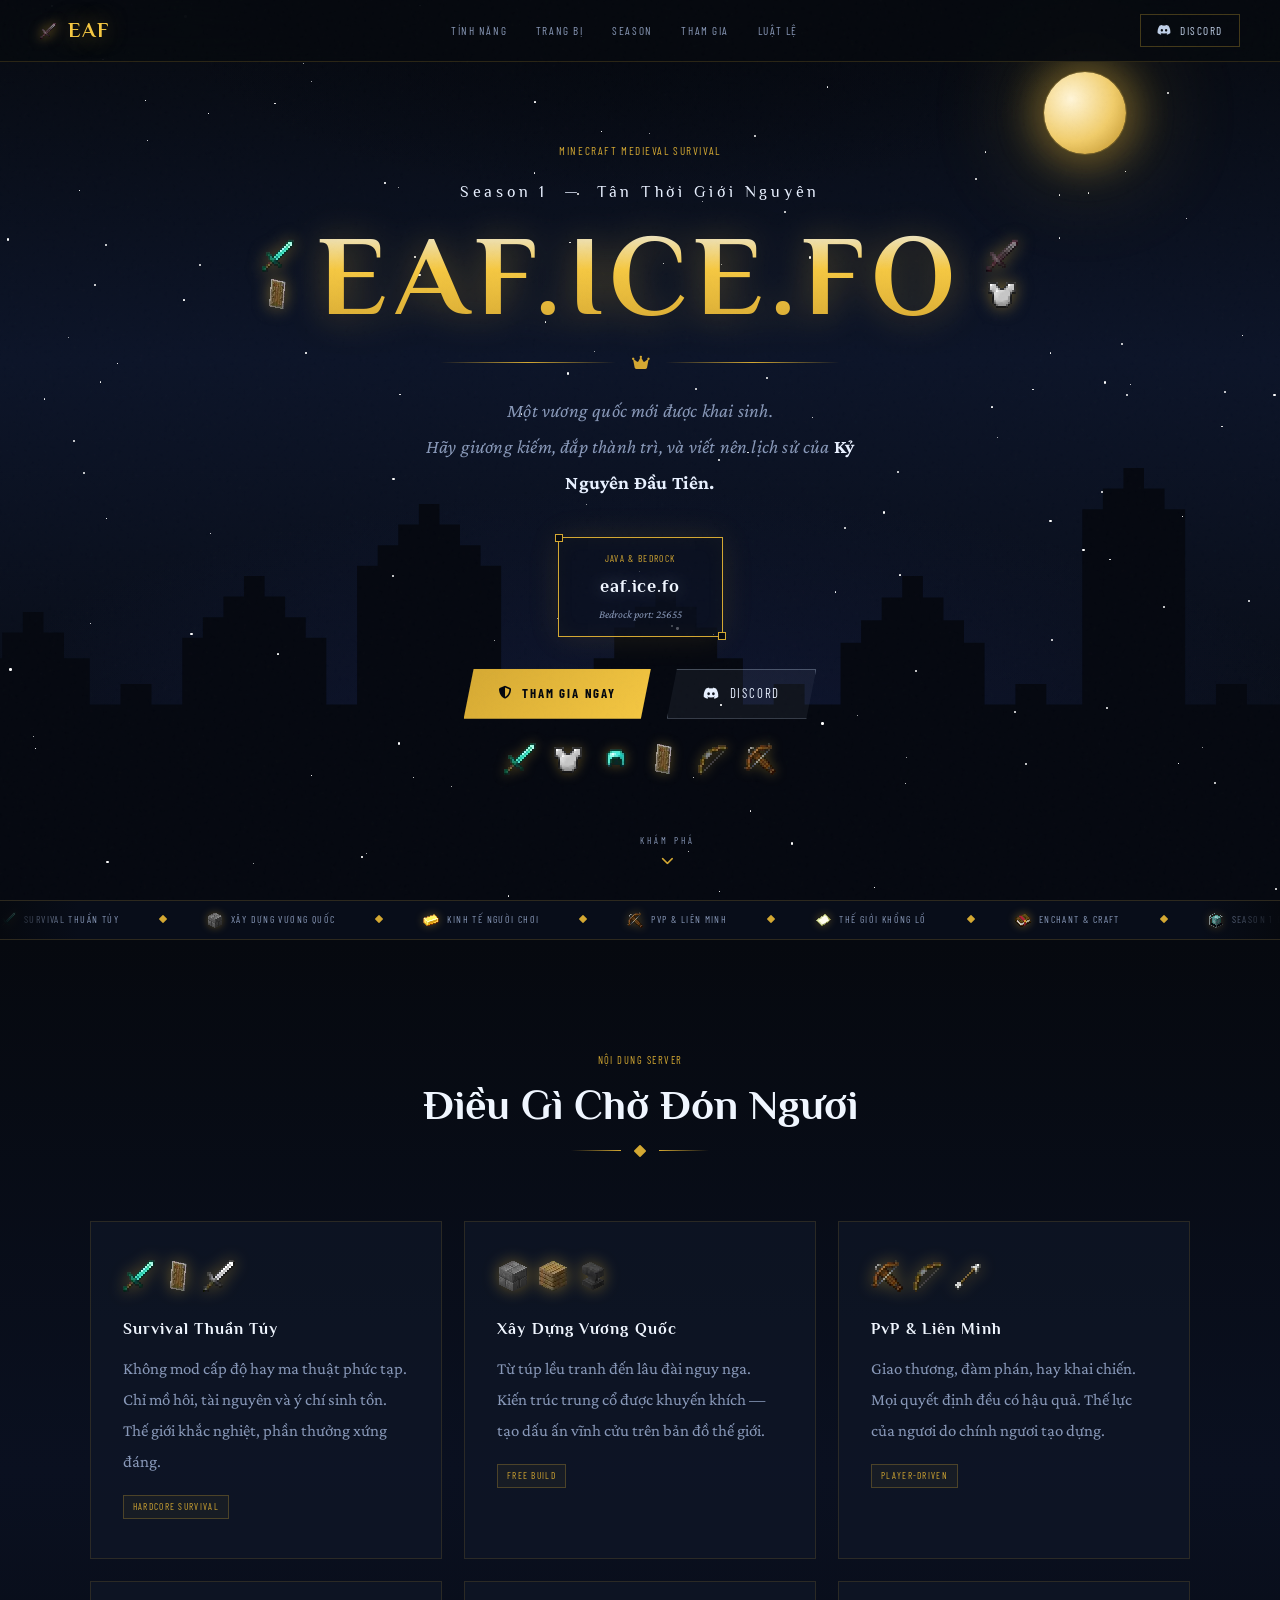
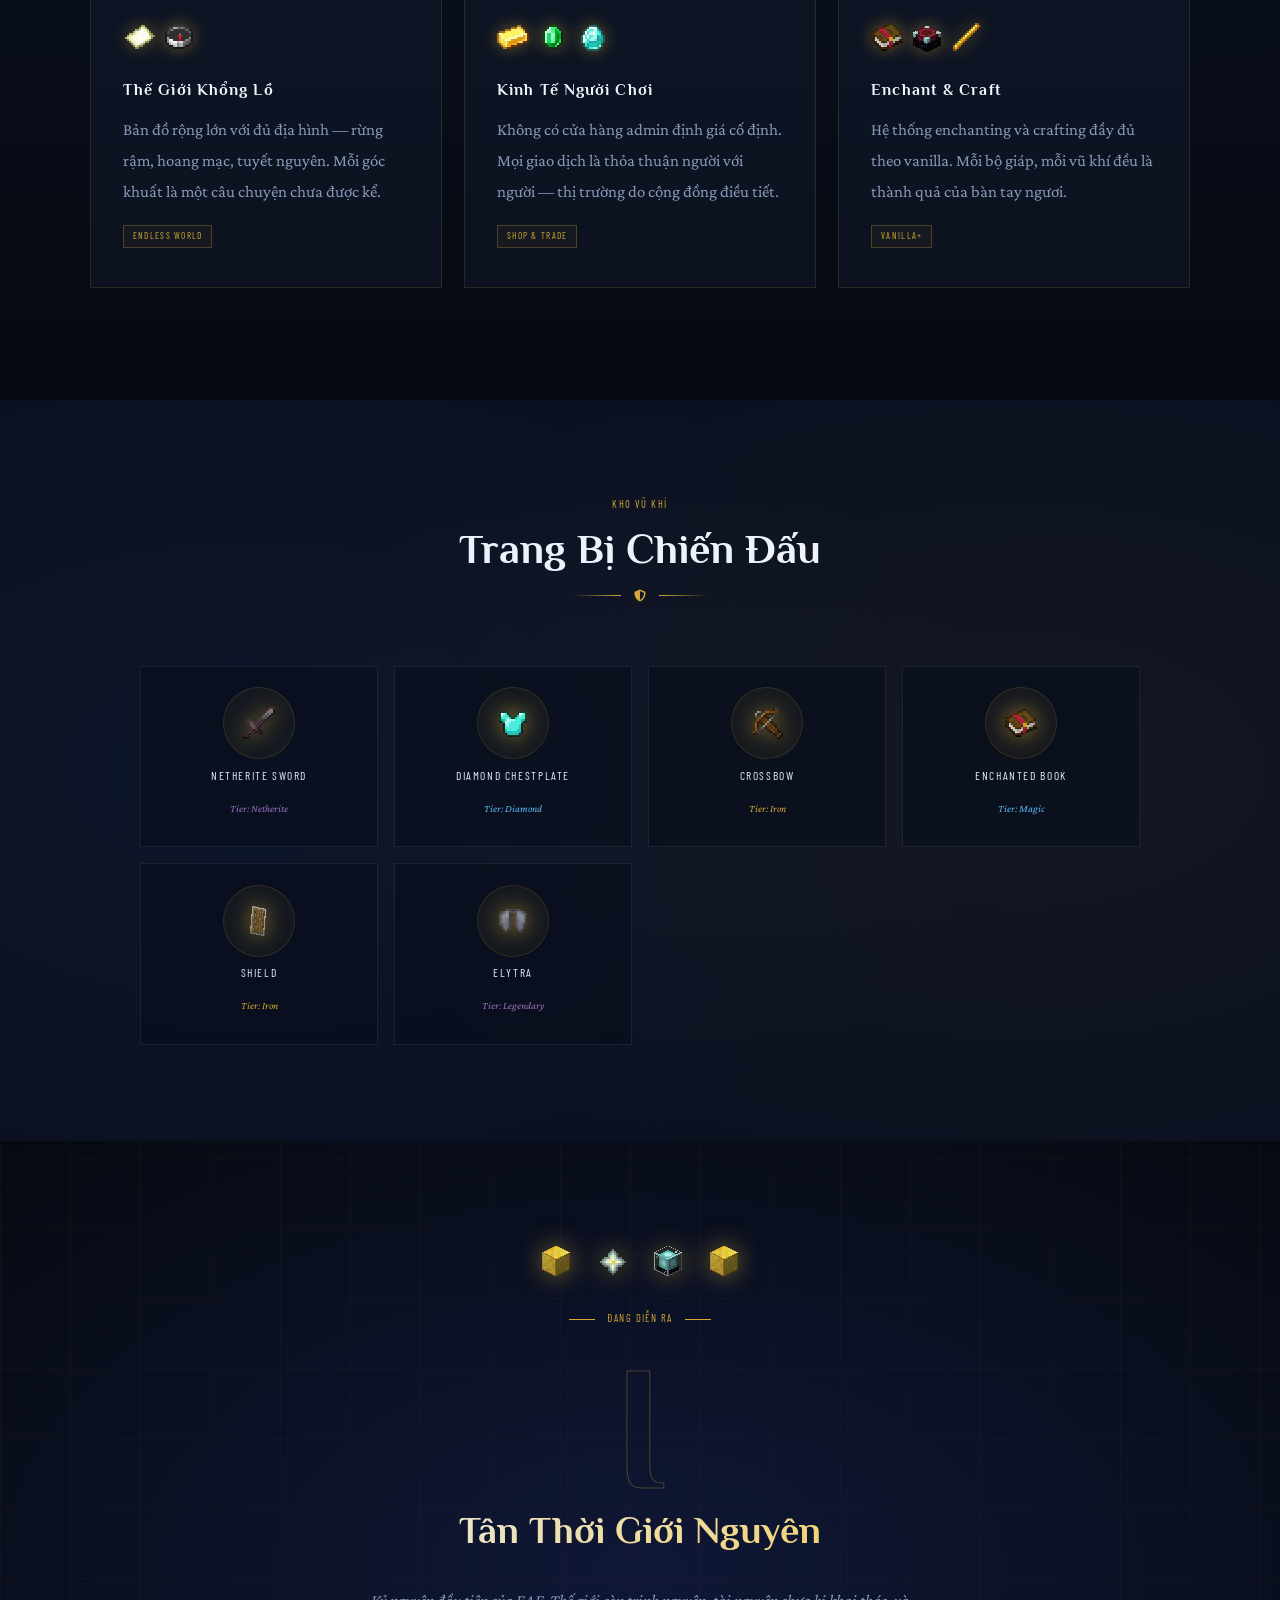
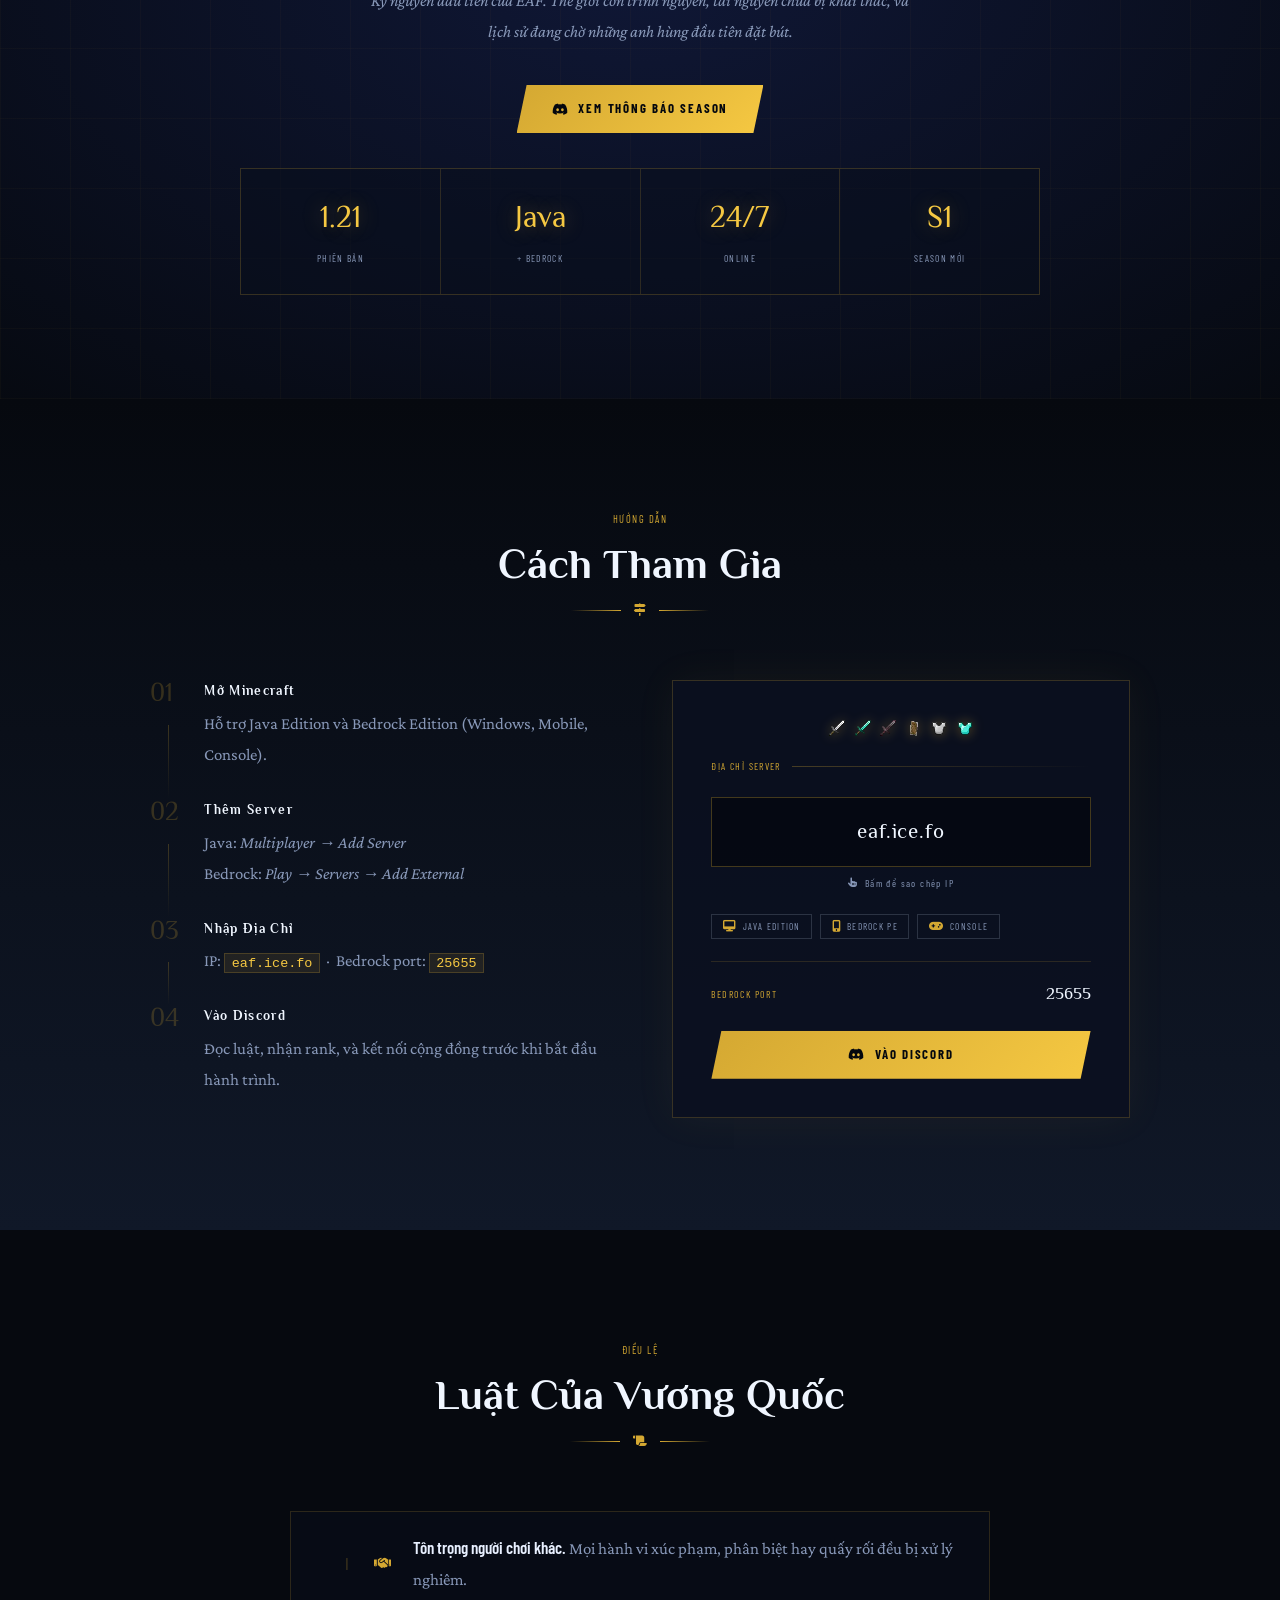
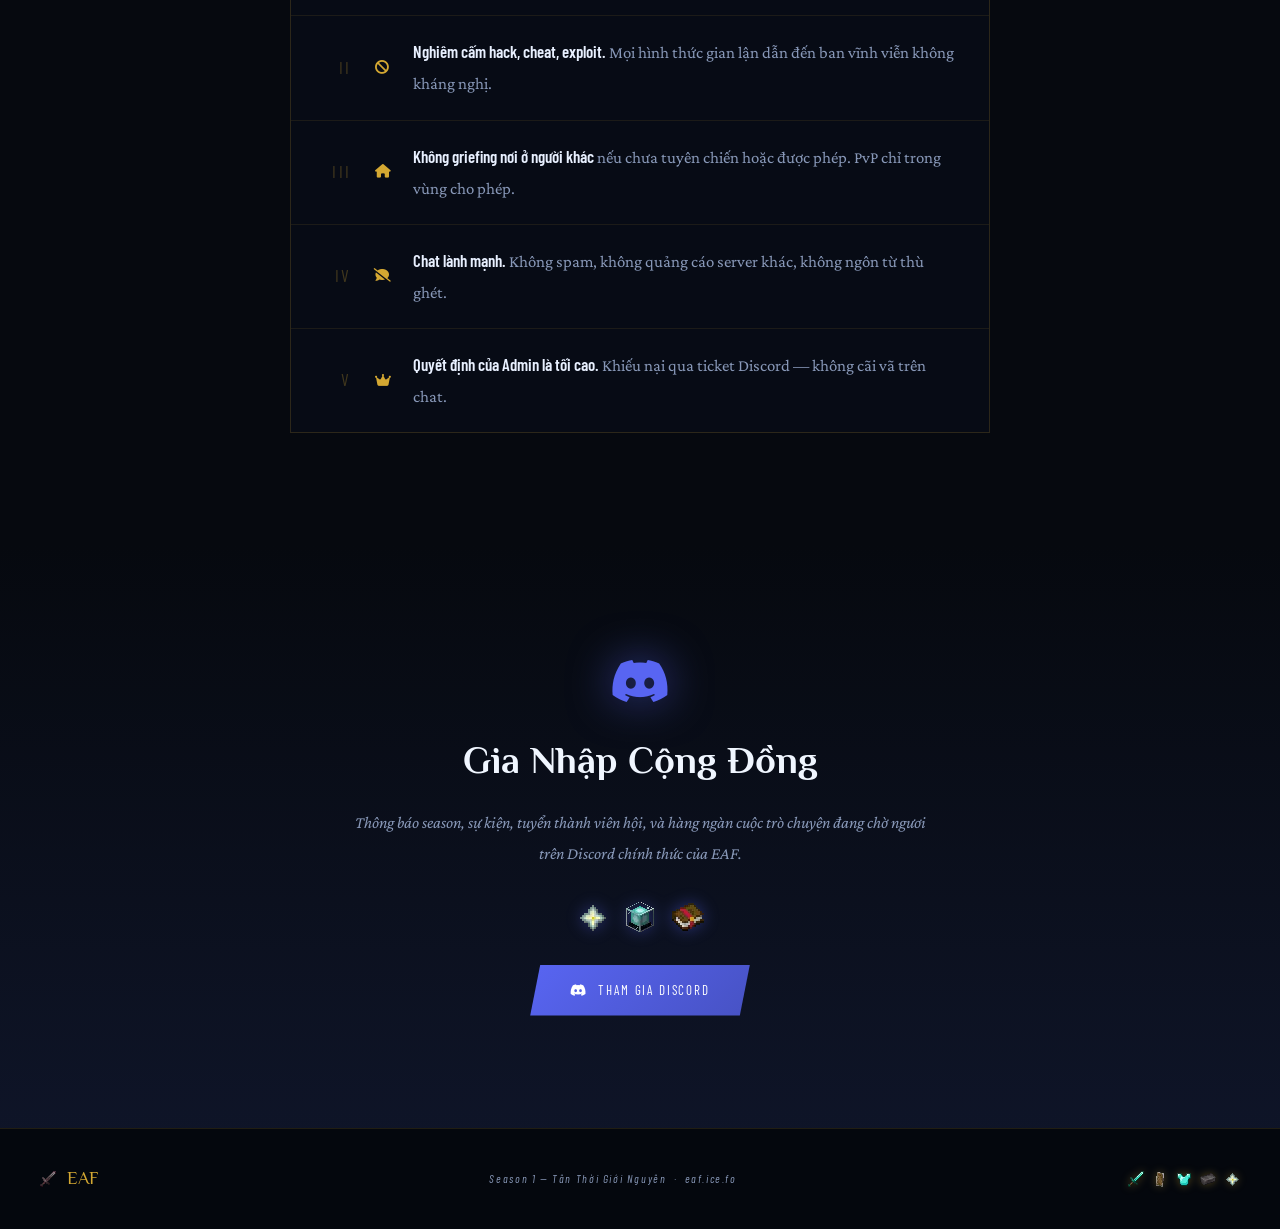
==== index.html @ 6a8b34cb "Add files via upload" ====
<!DOCTYPE html>
<html lang="vi">
<head>
<meta charset="UTF-8"/>
<meta name="viewport" content="width=device-width,initial-scale=1.0"/>
<title>EAF — Season 1: Tân Thời Giới Nguyên</title>
<link rel="preconnect" href="https://fonts.googleapis.com"/>
<link rel="preconnect" href="https://fonts.gstatic.com" crossorigin/>
<!--
  Font strategy (tất cả đều hỗ trợ tiếng Việt đầy đủ):
  - Philosopher        → heading/title, serif cổ điển, subset=vietnamese
  - Crimson Pro        → body text, đọc tốt, full Vietnamese diacritics
  - Barlow Condensed   → UI labels, nav, tags — condensed, sắc nét
-->
<link href="https://fonts.googleapis.com/css2?family=Philosopher:ital,wght@0,400;0,700;1,400;1,700&family=Crimson+Pro:ital,wght@0,400;0,600;1,400&family=Barlow+Condensed:wght@400;600;700&display=swap&subset=vietnamese" rel="stylesheet"/>
<link rel="stylesheet" href="https://cdnjs.cloudflare.com/ajax/libs/font-awesome/6.5.1/css/all.min.css"/>
<link rel="stylesheet" href="minecraft-icons.css"/>
<!-- Override đảm bảo sprite path đúng dù HTML ở đâu -->
<style>
.icon-minecraft,.icon-minecraft-sm,.icon-minecraft-md{
  background-image:url("minecraft-icons.webp") !important;
}
.no-webp .icon-minecraft,.no-webp .icon-minecraft-sm,.no-webp .icon-minecraft-md{
  background-image:url("minecraft-icons.png") !important;
}
</style>
<style>
/* ═══════════════════════════════════════
   TOKENS — Navy / Silver / Gold
═══════════════════════════════════════ */
:root {
  --night:      #06090f;
  --navy:       #0a1020;
  --navy-mid:   #101828;
  --navy-lt:    #182236;
  --gold:       #d4a832;
  --gold-bright:#f5c842;
  --gold-dim:   #8a6a18;
  --silver:     #c0d0e8;
  --silver-dk:  #8898b8;
  --silver-lt:  #e8f0ff;
  --white:      #f0f6ff;
  --ink:        #04070e;
  --accent:     #4a7cc7;   /* steel blue accent */
  --glow-gold:  0 0 22px rgba(212,168,50,.6),0 0 70px rgba(212,168,50,.2);
  --glow-silver:0 0 18px rgba(192,208,232,.45),0 0 50px rgba(192,208,232,.12);
  --glow-blue:  0 0 20px rgba(74,124,199,.5),0 0 60px rgba(74,124,199,.15);
}

*,*::before,*::after{box-sizing:border-box;margin:0;padding:0}
html{scroll-behavior:smooth}
body{
  background:var(--night);
  color:var(--silver);
  font-family:'Crimson Pro',Georgia,serif;
  overflow-x:hidden;
  line-height:1.7;
  font-size:1.05rem;
}

/* noise layer */
body::after{
  content:'';position:fixed;inset:0;pointer-events:none;z-index:9998;
  background-image:url("data:image/svg+xml,%3Csvg viewBox='0 0 256 256' xmlns='http://www.w3.org/2000/svg'%3E%3Cfilter id='n'%3E%3CfeTurbulence type='fractalNoise' baseFrequency='.85' numOctaves='4' stitchTiles='stitch'/%3E%3C/filter%3E%3Crect width='100%25' height='100%25' filter='url(%23n)' opacity='.035'/%3E%3C/svg%3E");
  opacity:.5;
}

/* scrollbar */
::-webkit-scrollbar{width:5px}
::-webkit-scrollbar-track{background:var(--ink)}
::-webkit-scrollbar-thumb{background:var(--gold);border-radius:0}

/* ─── SELECTION ─── */
::selection{background:var(--gold);color:var(--ink)}

/* ═══════════════════════════════════════
   NAV
═══════════════════════════════════════ */
nav{
  position:fixed;top:0;left:0;right:0;z-index:1000;
  height:62px;padding:0 2.5rem;
  display:flex;align-items:center;justify-content:space-between;
  background:rgba(6,9,15,.9);
  backdrop-filter:blur(18px);
  border-bottom:1px solid rgba(212,168,50,.18);
  transition:border-color .3s;
}
nav.scrolled{border-color:rgba(212,168,50,.4)}

.nav-brand{display:flex;align-items:center;gap:.75rem;text-decoration:none}
.nav-brand .icon-minecraft{filter:drop-shadow(0 0 6px rgba(212,168,50,.7))}
.nav-logo{
  font-family:'Philosopher',serif;font-size:1.3rem;font-weight:900;
  color:var(--gold-bright);text-shadow:var(--glow-gold);letter-spacing:.04em;
}
.nav-links{display:flex;gap:1.8rem;list-style:none}
.nav-links a{
  font-family:'Barlow Condensed',sans-serif;font-size:.7rem;letter-spacing:.22em;
  text-transform:uppercase;text-decoration:none;color:var(--silver-dk);
  transition:color .2s;position:relative;padding-bottom:2px;
}
.nav-links a::after{
  content:'';position:absolute;bottom:0;left:0;right:0;height:1px;
  background:var(--gold);transform:scaleX(0);transition:transform .22s;transform-origin:left;
}
.nav-links a:hover{color:var(--gold-bright)}
.nav-links a:hover::after{transform:scaleX(1)}
.nav-discord{
  display:inline-flex;align-items:center;gap:.45rem;
  font-family:'Barlow Condensed',sans-serif;font-size:.7rem;letter-spacing:.15em;
  text-transform:uppercase;text-decoration:none;color:var(--silver);
  border:1px solid rgba(212,168,50,.3);padding:.38rem 1rem;
  transition:all .2s;
}
.nav-discord:hover{border-color:var(--gold-bright);color:var(--gold-bright);box-shadow:0 0 14px rgba(212,168,50,.2)}

/* ═══════════════════════════════════════
   HERO
═══════════════════════════════════════ */
#hero{
  min-height:100vh;display:flex;flex-direction:column;
  align-items:center;justify-content:center;
  text-align:center;padding:7rem 2rem 5rem;
  position:relative;overflow:hidden;
  background:
    radial-gradient(ellipse 90% 55% at 50% 90%,rgba(16,24,56,.95) 0%,transparent 65%),
    radial-gradient(ellipse 70% 40% at 50% 0%,rgba(4,7,14,.9) 0%,transparent 55%),
    linear-gradient(180deg,#06090f 0%,#0c1428 40%,#06090f 100%);
}

/* Castle silhouette */
#hero::before{
  content:'';position:absolute;bottom:0;left:0;right:0;height:48%;
  background:url("data:image/svg+xml,%3Csvg xmlns='http://www.w3.org/2000/svg' viewBox='0 0 1440 420'%3E%3Cpath fill='%23050810' d='M0 420 L0 230 L25 230 L25 210 L50 210 L50 230 L80 230 L80 185 L100 185 L100 160 L120 160 L120 140 L140 140 L140 160 L160 160 L160 185 L185 185 L185 230 L215 230 L215 210 L245 210 L245 230 L275 230 L275 165 L295 165 L295 145 L315 145 L315 125 L335 125 L335 105 L355 105 L355 125 L375 125 L375 145 L395 145 L395 165 L415 165 L415 230 L445 230 L445 95 L465 95 L465 75 L485 75 L485 55 L505 55 L505 35 L525 35 L525 55 L545 55 L545 75 L565 75 L565 95 L585 95 L585 230 L615 230 L615 210 L645 210 L645 230 L675 230 L675 185 L695 185 L695 155 L715 155 L715 135 L735 135 L735 115 L755 115 L755 135 L775 135 L775 155 L795 155 L795 185 L820 185 L820 230 L850 230 L850 210 L880 210 L880 230 L915 230 L915 170 L935 170 L935 148 L955 148 L955 126 L975 126 L975 105 L995 105 L995 126 L1015 126 L1015 148 L1035 148 L1035 170 L1055 170 L1055 230 L1085 230 L1085 210 L1115 210 L1115 230 L1150 230 L1150 40 L1170 40 L1170 20 L1190 20 L1190 0 L1210 0 L1210 20 L1230 20 L1230 40 L1250 40 L1250 230 L1280 230 L1280 210 L1310 210 L1310 230 L1345 230 L1345 175 L1365 175 L1365 150 L1385 150 L1385 230 L1415 230 L1415 210 L1440 210 L1440 420 Z'/%3E%3C/svg%3E") no-repeat bottom center/cover;
  pointer-events:none;
}

/* Stars canvas */
#stars{position:absolute;inset:0;pointer-events:none;overflow:hidden}
.star{
  position:absolute;border-radius:50%;background:#fff;
  animation:twinkle var(--d,3s) ease-in-out infinite var(--delay,0s);
}
@keyframes twinkle{
  0%,100%{opacity:var(--op,.5);transform:scale(1)}
  50%{opacity:.04;transform:scale(.35)}
}

/* Shooting star */
.shooting{
  position:absolute;width:120px;height:1px;
  background:linear-gradient(90deg,rgba(255,255,255,0),rgba(255,255,255,.9));
  animation:shoot 7s linear infinite var(--delay,0s);
  opacity:0;
}
@keyframes shoot{
  0%{opacity:0;transform:translateX(-120px) rotate(-35deg)}
  5%{opacity:1}
  20%{opacity:0;transform:translateX(calc(100vw + 200px)) rotate(-35deg)}
  100%{opacity:0;transform:translateX(calc(100vw + 200px)) rotate(-35deg)}
}

/* Moon */
#moon{
  position:absolute;top:8%;right:12%;
  width:82px;height:82px;border-radius:50%;
  background:radial-gradient(circle at 33% 33%,#fff5d8,#f0cc6a 55%,#b88a20);
  box-shadow:0 0 0 1px rgba(212,168,50,.25),0 0 35px 12px rgba(212,168,50,.38),0 0 90px 35px rgba(212,168,50,.14);
  animation:moonpulse 8s ease-in-out infinite;
}
@keyframes moonpulse{
  0%,100%{box-shadow:0 0 0 1px rgba(212,168,50,.25),0 0 35px 12px rgba(212,168,50,.38),0 0 90px 35px rgba(212,168,50,.14)}
  50%    {box-shadow:0 0 0 1px rgba(212,168,50,.35),0 0 50px 18px rgba(212,168,50,.52),0 0 120px 50px rgba(212,168,50,.2)}
}

/* floating particles */
.particle{
  position:absolute;border-radius:50%;pointer-events:none;
  animation:floatup linear infinite;
  opacity:0;
}
@keyframes floatup{
  0%{opacity:0;transform:translateY(0) scale(0)}
  10%{opacity:.6}
  90%{opacity:.3}
  100%{opacity:0;transform:translateY(-280px) scale(1.5)}
}

/* Hero content */
.hero-eyebrow{
  font-family:'Barlow Condensed',sans-serif;font-size:.7rem;letter-spacing:.5em;
  text-transform:uppercase;color:var(--gold);margin-bottom:1.2rem;
  animation:fadeUp .9s ease both;
}
.hero-season{
  font-family:'Philosopher',serif;font-size:clamp(.82rem,1.6vw,.98rem);
  letter-spacing:.24em;color:var(--silver-lt);margin-bottom:.7rem;
  animation:fadeUp .9s ease .12s both;
}
.hero-title-wrap{position:relative;display:inline-block;animation:fadeUp .9s ease .24s both}
.hero-title{
  font-family:'Philosopher',serif;font-size:clamp(2.8rem,9vw,7.5rem);
  font-weight:900;line-height:1;
  background:linear-gradient(180deg,var(--silver-lt) 0%,var(--gold-bright) 45%,var(--gold) 100%);
  -webkit-background-clip:text;-webkit-text-fill-color:transparent;background-clip:text;
  filter:drop-shadow(0 2px 18px rgba(212,168,50,.4));
  letter-spacing:.06em;
}

/* item floating beside title */
.hero-item-l,.hero-item-r{
  position:absolute;top:50%;transform:translateY(-50%);
  display:flex;flex-direction:column;gap:.4rem;align-items:center;
  filter:drop-shadow(0 0 8px rgba(212,168,50,.5));
  animation:itemFloat 3.5s ease-in-out infinite;
}
.hero-item-l{right:calc(100% + 1.5rem);animation-delay:-.8s}
.hero-item-r{left:calc(100% + 1.5rem)}
@keyframes itemFloat{
  0%,100%{transform:translateY(-50%)}
  50%{transform:translateY(calc(-50% - 10px))}
}

.hero-divider{
  display:flex;align-items:center;gap:1rem;justify-content:center;
  margin:1.4rem auto;width:clamp(160px,45%,400px);
  animation:fadeUp .9s ease .36s both;
}
.hero-divider::before,.hero-divider::after{
  content:'';flex:1;height:1px;
  background:linear-gradient(90deg,transparent,var(--gold),transparent);
}
.hero-divider i{color:var(--gold);font-size:.95rem}

.hero-subtitle{
  font-size:clamp(.92rem,1.8vw,1.12rem);font-style:italic;
  color:var(--silver-dk);max-width:480px;line-height:1.9;
  margin:0 auto 2.2rem;animation:fadeUp .9s ease .48s both;
}
.hero-subtitle strong{color:var(--silver-lt);font-style:normal}

/* IP Badge */
.ip-badge{
  display:inline-flex;flex-direction:column;align-items:center;gap:.22rem;
  background:rgba(10,16,32,.7);
  border:1px solid var(--gold);
  padding:.75rem 2.5rem;margin-bottom:2rem;position:relative;
  animation:fadeUp .9s ease .6s both;
  box-shadow:0 0 30px rgba(212,168,50,.12),inset 0 0 20px rgba(212,168,50,.04);
}
.ip-badge::before,.ip-badge::after{
  content:'';position:absolute;width:8px;height:8px;
  border:1px solid var(--gold);background:var(--night);
}
.ip-badge::before{top:-4px;left:-4px}
.ip-badge::after{bottom:-4px;right:-4px}
.ip-label{font-family:'Barlow Condensed',sans-serif;font-size:.6rem;letter-spacing:.35em;text-transform:uppercase;color:var(--gold)}
.ip-value{
  font-family:'Philosopher',serif;font-size:1.15rem;font-weight:700;
  color:var(--white);text-shadow:var(--glow-silver);letter-spacing:.05em;
}
.ip-sub{font-size:.7rem;color:var(--silver-dk);font-style:italic}

/* CTA */
.hero-cta{
  display:flex;gap:1rem;flex-wrap:wrap;justify-content:center;
  animation:fadeUp .9s ease .72s both;margin-bottom:1.5rem;
}
.btn{
  font-family:'Barlow Condensed',sans-serif;font-size:.8rem;letter-spacing:.14em;
  text-transform:uppercase;text-decoration:none;padding:.82rem 2.2rem;
  border:none;cursor:pointer;position:relative;
  transition:all .24s ease;display:inline-flex;align-items:center;gap:.55rem;
  clip-path:polygon(10px 0%,100% 0%,calc(100% - 10px) 100%,0% 100%);
}
.btn-primary{
  background:linear-gradient(135deg,var(--gold) 0%,var(--gold-bright) 100%);
  color:var(--ink);font-weight:700;
  box-shadow:0 4px 20px rgba(212,168,50,.38);
}
.btn-primary:hover{
  box-shadow:0 6px 32px rgba(212,168,50,.6);
  transform:translateY(-3px);filter:brightness(1.1);
}
.btn-secondary{
  background:rgba(192,208,232,.06);color:var(--silver-lt);
  border:1px solid rgba(192,208,232,.3);
  clip-path:polygon(10px 0%,100% 0%,calc(100% - 10px) 100%,0% 100%);
}
.btn-secondary:hover{border-color:var(--silver-lt);color:var(--white);transform:translateY(-3px);box-shadow:var(--glow-silver)}

/* icon strip under hero CTA */
.hero-icon-strip{
  display:flex;gap:1rem;align-items:center;justify-content:center;
  animation:fadeUp .9s ease .86s both;
  filter:drop-shadow(0 0 6px rgba(212,168,50,.35));
  margin-bottom:1rem;
}
.hero-icon-strip .icon-minecraft{
  animation:itemFloat 3s ease-in-out infinite;
}
.hero-icon-strip .icon-minecraft:nth-child(2){animation-delay:-.5s}
.hero-icon-strip .icon-minecraft:nth-child(3){animation-delay:-1s}
.hero-icon-strip .icon-minecraft:nth-child(4){animation-delay:-1.5s}
.hero-icon-strip .icon-minecraft:nth-child(5){animation-delay:-2s}
.hero-icon-strip .icon-minecraft:nth-child(6){animation-delay:-2.5s}

.scroll-hint{
  position:absolute;bottom:2rem;left:50%;transform:translateX(-50%);
  display:flex;flex-direction:column;align-items:center;gap:.4rem;
  animation:fadeUp .9s ease 1.1s both;
}
.scroll-hint span{font-family:'Barlow Condensed',sans-serif;font-size:.58rem;letter-spacing:.32em;color:var(--silver-dk);text-transform:uppercase}
.scroll-hint i{color:var(--gold);animation:bounce 2.2s ease-in-out infinite;font-size:.8rem}
@keyframes bounce{0%,100%{transform:translateY(0)}50%{transform:translateY(8px)}}

/* ═══════════════════════════════════════
   MARQUEE (item ticker)
═══════════════════════════════════════ */
.marquee-wrap{
  border-top:1px solid rgba(212,168,50,.18);
  border-bottom:1px solid rgba(212,168,50,.18);
  background:rgba(10,16,32,.6);
  padding:.65rem 0;overflow:hidden;
  position:relative;
}
.marquee-wrap::before,.marquee-wrap::after{
  content:'';position:absolute;top:0;bottom:0;width:80px;z-index:2;
}
.marquee-wrap::before{left:0;background:linear-gradient(90deg,var(--night),transparent)}
.marquee-wrap::after{right:0;background:linear-gradient(90deg,transparent,var(--night))}
.marquee-track{
  display:flex;gap:2rem;align-items:center;
  width:max-content;
  animation:marquee 28s linear infinite;
}
@keyframes marquee{0%{transform:translateX(0)}100%{transform:translateX(-50%)}}
.marquee-item{
  display:flex;align-items:center;gap:.5rem;
  font-family:'Barlow Condensed',sans-serif;font-size:.62rem;letter-spacing:.2em;
  text-transform:uppercase;color:var(--silver-dk);white-space:nowrap;
}
.marquee-item .icon-minecraft{
  filter:drop-shadow(0 0 4px rgba(212,168,50,.4));
}
.marquee-sep{color:var(--gold);font-size:.5rem;margin:0 .5rem}

/* ═══════════════════════════════════════
   SECTION COMMON
═══════════════════════════════════════ */
section{position:relative}
.section-pad{padding:7rem 2rem}
.section-header{text-align:center;margin-bottom:4rem}
.section-eyebrow{
  font-family:'Barlow Condensed',sans-serif;font-size:.65rem;letter-spacing:.45em;
  text-transform:uppercase;color:var(--gold);margin-bottom:.7rem;display:block;
}
.section-title{
  font-family:'Philosopher',serif;font-size:clamp(1.5rem,3.8vw,2.6rem);
  color:var(--white);line-height:1.2;
}
.section-rule{
  display:flex;align-items:center;gap:.8rem;justify-content:center;margin-top:.9rem;
}
.section-rule::before{content:'';width:50px;height:1px;background:linear-gradient(90deg,transparent,var(--gold))}
.section-rule::after {content:'';width:50px;height:1px;background:linear-gradient(90deg,var(--gold),transparent)}
.section-rule i{color:var(--gold);font-size:.75rem}

/* reveal */
.reveal{opacity:0;transform:translateY(30px);transition:opacity .7s ease,transform .7s ease}
.reveal.visible{opacity:1;transform:none}
.d1{transition-delay:.08s}.d2{transition-delay:.16s}.d3{transition-delay:.26s}
.d4{transition-delay:.36s}.d5{transition-delay:.46s}.d6{transition-delay:.56s}

/* ═══════════════════════════════════════
   FEATURES
═══════════════════════════════════════ */
#features{
  padding:7rem 2rem;
  background:linear-gradient(180deg,var(--night) 0%,var(--navy) 50%,var(--night) 100%);
}
.features-grid{
  display:grid;grid-template-columns:repeat(auto-fit,minmax(290px,1fr));
  gap:1.4rem;max-width:1100px;margin:0 auto;
}
.feature-card{
  background:rgba(16,24,40,.6);
  border:1px solid rgba(212,168,50,.15);
  padding:2.4rem 2rem;position:relative;overflow:hidden;
  transition:all .32s ease;
}
/* corner ornaments */
.feature-card::before,.feature-card::after{
  content:'';position:absolute;width:12px;height:12px;
  border:1px solid rgba(212,168,50,.3);
  transition:border-color .3s;
}
.feature-card::before{top:-1px;left:-1px;border-right:none;border-bottom:none}
.feature-card::after {bottom:-1px;right:-1px;border-left:none;border-top:none}
.feature-card:hover{
  border-color:rgba(212,168,50,.45);
  background:rgba(20,32,56,.7);
  transform:translateY(-5px);
  box-shadow:0 8px 40px rgba(212,168,50,.1),inset 0 0 30px rgba(212,168,50,.03);
}
.feature-card:hover::before,.feature-card:hover::after{border-color:var(--gold)}

/* glow line top */
.feature-card .glow-line{
  position:absolute;top:0;left:0;right:0;height:2px;
  background:linear-gradient(90deg,transparent,var(--gold),transparent);
  transform:scaleX(0);transition:transform .4s ease;transform-origin:center;
}
.feature-card:hover .glow-line{transform:scaleX(1)}

.fc-icons{
  display:flex;gap:.5rem;align-items:center;margin-bottom:1.5rem;
  filter:drop-shadow(0 0 8px rgba(212,168,50,.45));
}
.fc-icons .icon-minecraft{
  transition:transform .3s ease;
  animation:itemFloat 3s ease-in-out infinite;
}
.fc-icons .icon-minecraft:nth-child(2){animation-delay:-.7s}
.fc-icons .icon-minecraft:nth-child(3){animation-delay:-1.4s}
.feature-card:hover .fc-icons .icon-minecraft{transform:scale(1.1)}

.fc-title{
  font-family:'Barlow Condensed',sans-serif;font-size:.98rem;font-weight:700;
  color:var(--white);letter-spacing:.07em;margin-bottom:.65rem;
}
.fc-desc{font-size:.9rem;line-height:1.82;color:var(--silver-dk)}
.fc-tag{
  display:inline-block;font-family:'Barlow Condensed',sans-serif;font-size:.58rem;
  letter-spacing:.22em;text-transform:uppercase;
  color:var(--gold);border:1px solid rgba(212,168,50,.28);
  padding:.18rem .55rem;margin-top:1.1rem;
  background:rgba(212,168,50,.05);
}

/* ═══════════════════════════════════════
   ARSENAL (gear showcase)
═══════════════════════════════════════ */
#arsenal{
  padding:6rem 2rem;
  background:var(--navy);
  overflow:hidden;
}
#arsenal::before{
  content:'';position:absolute;inset:0;
  background:
    radial-gradient(ellipse 60% 60% at 20% 50%,rgba(74,124,199,.06),transparent),
    radial-gradient(ellipse 60% 60% at 80% 50%,rgba(212,168,50,.05),transparent);
  pointer-events:none;
}
.arsenal-inner{max-width:1000px;margin:0 auto}
.arsenal-grid{
  display:grid;grid-template-columns:repeat(auto-fit,minmax(200px,1fr));
  gap:1rem;margin-top:1rem;
}
.arsenal-card{
  background:rgba(8,14,28,.7);
  border:1px solid rgba(192,208,232,.1);
  padding:1.8rem 1.5rem;
  display:flex;flex-direction:column;align-items:center;gap:.9rem;
  text-align:center;position:relative;overflow:hidden;
  transition:all .28s ease;
  cursor:default;
}
.arsenal-card::before{
  content:'';position:absolute;inset:0;
  background:radial-gradient(ellipse 70% 70% at 50% 50%,rgba(212,168,50,.04),transparent);
  opacity:0;transition:opacity .3s;
}
.arsenal-card:hover{border-color:rgba(212,168,50,.35);transform:translateY(-4px);box-shadow:0 6px 28px rgba(212,168,50,.1)}
.arsenal-card:hover::before{opacity:1}
.arsenal-icon-wrap{
  position:relative;width:56px;height:56px;
  display:flex;align-items:center;justify-content:center;
}
.arsenal-icon-wrap::before{
  content:'';position:absolute;inset:-8px;border-radius:50%;
  background:rgba(212,168,50,.06);border:1px solid rgba(212,168,50,.15);
  animation:rotring 8s linear infinite;
}
@keyframes rotring{0%{transform:rotate(0deg)}100%{transform:rotate(360deg)}}
.arsenal-card .icon-minecraft{
  filter:drop-shadow(0 0 10px rgba(212,168,50,.6));
  position:relative;z-index:1;
  animation:itemFloat 2.8s ease-in-out infinite;
}
.arsenal-card:nth-child(2) .icon-minecraft{animation-delay:-.5s}
.arsenal-card:nth-child(3) .icon-minecraft{animation-delay:-1s}
.arsenal-card:nth-child(4) .icon-minecraft{animation-delay:-1.5s}
.arsenal-card:nth-child(5) .icon-minecraft{animation-delay:-2s}
.arsenal-card:nth-child(6) .icon-minecraft{animation-delay:-2.5s}
.arsenal-name{
  font-family:'Barlow Condensed',sans-serif;font-size:.72rem;letter-spacing:.15em;
  text-transform:uppercase;color:var(--silver-lt);
}
.arsenal-tier{
  font-size:.65rem;font-style:italic;color:var(--silver-dk);
}
.arsenal-tier.tier-gold{color:var(--gold)}
.arsenal-tier.tier-diamond{color:#5bb8f5}
.arsenal-tier.tier-netherite{color:#9a6fc0}

/* ═══════════════════════════════════════
   SEASON BANNER
═══════════════════════════════════════ */
#season{
  padding:6.5rem 2rem;
  background:
    radial-gradient(ellipse 80% 70% at 50% 50%,rgba(16,24,56,.95),var(--night));
  overflow:hidden;
}
/* grid lines */
#season::before{
  content:'';position:absolute;inset:0;
  background:
    repeating-linear-gradient(90deg,rgba(212,168,50,.03) 0px,rgba(212,168,50,.03) 1px,transparent 1px,transparent 70px),
    repeating-linear-gradient(0deg, rgba(212,168,50,.03) 0px,rgba(212,168,50,.03) 1px,transparent 1px,transparent 70px);
  pointer-events:none;
}
.season-inner{max-width:800px;margin:0 auto;text-align:center;position:relative}

/* Large decorative items flanking */
.season-deco-items{
  display:flex;justify-content:center;align-items:center;
  gap:1.5rem;margin-bottom:1.5rem;
  filter:drop-shadow(0 0 12px rgba(212,168,50,.55));
}
.season-deco-items .icon-minecraft{
  animation:itemFloat 3.2s ease-in-out infinite;
}
.season-deco-items .icon-minecraft:nth-child(2){animation-delay:-.9s}
.season-deco-items .icon-minecraft:nth-child(3){animation-delay:-1.8s}
.season-deco-items .icon-minecraft:nth-child(4){animation-delay:-2.7s}

.season-badge{
  display:inline-flex;align-items:center;gap:.75rem;
  font-family:'Barlow Condensed',sans-serif;font-size:.65rem;letter-spacing:.45em;
  text-transform:uppercase;color:var(--gold);margin-bottom:1.6rem;
}
.season-badge::before,.season-badge::after{content:'';width:26px;height:1px;background:var(--gold)}

.season-number{
  font-family:'Philosopher',serif;font-size:clamp(5rem,15vw,11rem);
  font-weight:900;line-height:.85;color:transparent;
  -webkit-text-stroke:1px rgba(212,168,50,.32);
  margin-bottom:-.4rem;
}
.season-name{
  font-family:'Philosopher',serif;
  font-size:clamp(1.3rem,3.5vw,2.4rem);
  background:linear-gradient(135deg,var(--silver-lt),var(--gold-bright));
  -webkit-background-clip:text;-webkit-text-fill-color:transparent;background-clip:text;
  margin-bottom:1.4rem;
}
.season-desc{
  font-size:.97rem;font-style:italic;color:var(--silver-dk);
  line-height:1.95;max-width:540px;margin:0 auto 2.4rem;
}
.season-stats{
  display:flex;justify-content:center;gap:0;flex-wrap:wrap;
  border:1px solid rgba(212,168,50,.22);margin-top:2.2rem;
  background:rgba(8,14,28,.5);
}
.stat-item{
  padding:1.4rem 2.2rem;border-right:1px solid rgba(212,168,50,.18);
  flex:1;min-width:110px;text-align:center;
}
.stat-item:last-child{border-right:none}
.stat-num{
  font-family:'Philosopher',serif;font-size:1.9rem;
  color:var(--gold-bright);display:block;
  text-shadow:0 0 20px rgba(212,168,50,.4);
}
.stat-label{font-family:'Barlow Condensed',sans-serif;font-size:.6rem;letter-spacing:.3em;text-transform:uppercase;color:var(--silver-dk)}

/* ═══════════════════════════════════════
   JOIN
═══════════════════════════════════════ */
#join{
  padding:7rem 2rem;
  background:linear-gradient(180deg,var(--night) 0%,var(--navy-mid) 100%);
}
.join-grid{
  display:grid;grid-template-columns:1fr 1fr;gap:4rem;
  max-width:980px;margin:0 auto;align-items:start;
}
.join-steps{display:flex;flex-direction:column;gap:1.8rem}
.step{display:flex;gap:1.2rem;align-items:flex-start;position:relative}
.step::before{
  content:'';position:absolute;left:1.1rem;top:2.8rem;bottom:-1.8rem;
  width:1px;background:linear-gradient(180deg,rgba(212,168,50,.25),transparent);
}
.step:last-child::before{display:none}
.step-num{
  font-family:'Philosopher',serif;font-size:1.6rem;
  color:rgba(212,168,50,.22);line-height:1;flex-shrink:0;width:2.2rem;
}
.step-content h4{
  font-family:'Barlow Condensed',sans-serif;font-size:.84rem;letter-spacing:.1em;
  color:var(--white);margin-bottom:.3rem;
}
.step-content p{font-size:.87rem;color:var(--silver-dk);line-height:1.74}
code{
  font-family:'Courier New',monospace;font-size:.84rem;
  background:rgba(212,168,50,.1);color:var(--gold-bright);
  padding:.1rem .4rem;border:1px solid rgba(212,168,50,.22);
}

.join-card{
  background:rgba(10,16,32,.8);
  border:1px solid rgba(212,168,50,.22);
  padding:2.4rem;position:relative;
  box-shadow:0 0 40px rgba(212,168,50,.06);
}
.join-card-label{
  font-family:'Barlow Condensed',sans-serif;font-size:.62rem;letter-spacing:.36em;
  text-transform:uppercase;color:var(--gold);margin-bottom:1.4rem;
  display:flex;align-items:center;gap:.7rem;
}
.join-card-label::after{content:'';flex:1;height:1px;background:linear-gradient(90deg,rgba(212,168,50,.3),transparent)}

.join-ip-box{
  font-family:'Philosopher',serif;font-size:1.3rem;color:var(--white);
  padding:1rem 1.2rem;
  border:1px solid rgba(212,168,50,.3);
  background:rgba(4,7,14,.7);
  text-align:center;margin-bottom:.5rem;
  cursor:pointer;transition:all .22s;position:relative;
  letter-spacing:.04em;
}
.join-ip-box:hover{
  border-color:var(--gold);
  box-shadow:0 0 22px rgba(212,168,50,.18);
  color:var(--gold-bright);
}
.copy-toast{
  position:absolute;top:-2.2rem;left:50%;transform:translateX(-50%);
  background:var(--gold);color:var(--ink);font-family:'Barlow Condensed',sans-serif;
  font-size:.6rem;letter-spacing:.15em;padding:.2rem .55rem;
  opacity:0;transition:opacity .22s;pointer-events:none;white-space:nowrap;
}
.copy-toast.show{opacity:1}
.copy-hint{
  font-size:.62rem;font-family:'Barlow Condensed',sans-serif;letter-spacing:.2em;
  text-align:center;color:var(--silver-dk);margin-bottom:1.4rem;
  display:flex;align-items:center;justify-content:center;gap:.4rem;
}
.platform-tags{display:flex;gap:.5rem;flex-wrap:wrap;margin-bottom:1.4rem}
.platform-tag{
  font-family:'Barlow Condensed',sans-serif;font-size:.58rem;letter-spacing:.18em;
  text-transform:uppercase;color:var(--silver-dk);
  border:1px solid rgba(192,208,232,.18);padding:.22rem .65rem;
  display:flex;align-items:center;gap:.38rem;transition:all .2s;
}
.platform-tag:hover{border-color:rgba(212,168,50,.4);color:var(--silver-lt)}
.platform-tag i{color:var(--gold);font-size:.7rem}
.port-row{
  border-top:1px solid rgba(212,168,50,.16);
  padding-top:1.1rem;margin-top:.2rem;
  display:flex;align-items:center;justify-content:space-between;
}
.port-label{font-family:'Barlow Condensed',sans-serif;font-size:.62rem;letter-spacing:.3em;text-transform:uppercase;color:var(--gold)}
.port-val{font-family:'Barlow Condensed',sans-serif;font-size:1.05rem;color:var(--white)}

/* Join item deco */
.join-card-deco{
  display:flex;gap:.6rem;justify-content:center;margin-bottom:1.4rem;
  filter:drop-shadow(0 0 6px rgba(212,168,50,.4));
}

/* ═══════════════════════════════════════
   RULES
═══════════════════════════════════════ */
#rules{
  padding:7rem 2rem;
  background:var(--night);
}
.rules-wrap{
  max-width:700px;margin:0 auto;
  border:1px solid rgba(212,168,50,.18);
  background:rgba(8,14,28,.5);
}
.rule-row{
  display:flex;align-items:center;gap:1.4rem;padding:1.25rem 2rem;
  border-bottom:1px solid rgba(212,168,50,.1);transition:background .2s;
}
.rule-row:last-child{border-bottom:none}
.rule-row:hover{background:rgba(212,168,50,.04)}
.rule-num{
  font-family:'Philosopher',serif;font-size:1.1rem;
  color:rgba(212,168,50,.28);flex-shrink:0;width:1.8rem;text-align:right;
}
.rule-ico{color:var(--gold);flex-shrink:0;font-size:.85rem;width:1rem;text-align:center}
.rule-txt{font-size:.9rem;color:var(--silver-dk);line-height:1.65}
.rule-txt strong{font-family:'Barlow Condensed',sans-serif;color:var(--silver-lt);font-weight:600}

/* ═══════════════════════════════════════
   DISCORD CTA
═══════════════════════════════════════ */
#discord-cta{
  padding:7rem 2rem;text-align:center;
  background:linear-gradient(180deg,var(--night) 0%,rgba(20,28,56,.6) 100%);
}
.discord-wrap{max-width:580px;margin:0 auto}
.discord-ico-lg{
  font-size:3rem;color:#5865f2;margin-bottom:1.4rem;
  filter:drop-shadow(0 0 22px rgba(88,101,242,.55));
  display:block;animation:discoPulse 3s ease-in-out infinite;
}
@keyframes discoPulse{
  0%,100%{filter:drop-shadow(0 0 22px rgba(88,101,242,.55))}
  50%     {filter:drop-shadow(0 0 40px rgba(88,101,242,.85))}
}
.discord-title{
  font-family:'Philosopher',serif;
  font-size:clamp(1.4rem,3.5vw,2.4rem);
  color:var(--white);margin-bottom:.9rem;
}
.discord-sub{
  font-style:italic;color:var(--silver-dk);margin-bottom:2rem;line-height:1.85;
}

/* deco row above discord button */
.discord-deco{
  display:flex;gap:1rem;justify-content:center;align-items:center;
  margin-bottom:2rem;
  filter:drop-shadow(0 0 8px rgba(88,101,242,.4));
}
.discord-deco .icon-minecraft{animation:itemFloat 3s ease-in-out infinite}
.discord-deco .icon-minecraft:nth-child(2){animation-delay:-.7s}
.discord-deco .icon-minecraft:nth-child(3){animation-delay:-1.4s}

.btn-discord{
  background:linear-gradient(135deg,#5865f2,#4752c4);color:#fff;
  clip-path:polygon(10px 0%,100% 0%,calc(100% - 10px) 100%,0% 100%);
  font-family:'Barlow Condensed',sans-serif;font-size:.82rem;letter-spacing:.14em;
  text-transform:uppercase;text-decoration:none;padding:.88rem 2.5rem;
  display:inline-flex;align-items:center;gap:.65rem;
  box-shadow:0 4px 22px rgba(88,101,242,.35);transition:all .24s;
}
.btn-discord:hover{
  background:linear-gradient(135deg,#6875f3,#5865f2);
  transform:translateY(-3px);box-shadow:0 8px 34px rgba(88,101,242,.55);
}

/* ═══════════════════════════════════════
   FOOTER
═══════════════════════════════════════ */
footer{
  padding:2.2rem 2.5rem;
  border-top:1px solid rgba(212,168,50,.14);
  display:flex;align-items:center;justify-content:space-between;flex-wrap:wrap;gap:1rem;
  background:rgba(4,7,14,.7);
}
.footer-brand{display:flex;align-items:center;gap:.7rem}
.footer-logo{font-family:'Philosopher',serif;font-size:1.1rem;color:var(--gold)}
.footer-note{font-size:.72rem;font-style:italic;color:var(--silver-dk)}
.footer-items{
  display:flex;gap:.5rem;align-items:center;
  filter:drop-shadow(0 0 4px rgba(212,168,50,.35));
}

/* ═══════════════════════════════════════
   UTILS
═══════════════════════════════════════ */
@keyframes fadeUp{from{opacity:0;transform:translateY(22px)}to{opacity:1;transform:none}}
@keyframes itemFloat{0%,100%{transform:translateY(0)}50%{transform:translateY(-9px)}}

@media(max-width:720px){
  .nav-links{display:none}
  .join-grid{grid-template-columns:1fr;gap:2.5rem}
  .hero-item-l,.hero-item-r{display:none}
}
</style>
</head>
<body>

<!-- NAV -->
<nav id="main-nav">
  <a href="#hero" class="nav-brand">
    <i class="icon-minecraft icon-minecraft-sm icon-minecraft-netherite-sword"></i>
    <span class="nav-logo">EAF</span>
  </a>
  <ul class="nav-links">
    <li><a href="#features">Tính Năng</a></li>
    <li><a href="#arsenal">Trang Bị</a></li>
    <li><a href="#season">Season</a></li>
    <li><a href="#join">Tham Gia</a></li>
    <li><a href="#rules">Luật Lệ</a></li>
  </ul>
  <a href="https://discord.gg/DCnnwgF9qF" target="_blank" class="nav-discord">
    <i class="fab fa-discord"></i> Discord
  </a>
</nav>

<!-- HERO -->
<section id="hero">
  <div id="stars"></div>
  <div id="moon"></div>

  <p class="hero-eyebrow">Minecraft Medieval Survival</p>
  <p class="hero-season">Season 1 &nbsp;&mdash;&nbsp; Tân Thời Giới Nguyên</p>

  <div class="hero-title-wrap">
    <div class="hero-item-l">
      <i class="icon-minecraft icon-minecraft-diamond-sword"></i>
      <i class="icon-minecraft icon-minecraft-shield"></i>
    </div>
    <h1 class="hero-title">EAF.ICE.FO</h1>
    <div class="hero-item-r">
      <i class="icon-minecraft icon-minecraft-netherite-sword"></i>
      <i class="icon-minecraft icon-minecraft-iron-chestplate"></i>
    </div>
  </div>

  <div class="hero-divider"><i class="fas fa-crown"></i></div>

  <p class="hero-subtitle">
    Một vương quốc mới được khai sinh.<br/>
    Hãy giương kiếm, đắp thành trì, và viết nên lịch sử của <strong>Kỷ Nguyên Đầu Tiên.</strong>
  </p>

  <div class="ip-badge">
    <span class="ip-label">Java &amp; Bedrock</span>
    <span class="ip-value">eaf.ice.fo</span>
    <span class="ip-sub">Bedrock port: 25655</span>
  </div>

  <div class="hero-cta">
    <a href="#join" class="btn btn-primary">
      <i class="fas fa-shield-halved"></i> Tham Gia Ngay
    </a>
    <a href="https://discord.gg/DCnnwgF9qF" target="_blank" class="btn btn-secondary">
      <i class="fab fa-discord"></i> Discord
    </a>
  </div>

  <div class="hero-icon-strip">
    <i class="icon-minecraft icon-minecraft-diamond-sword"></i>
    <i class="icon-minecraft icon-minecraft-iron-chestplate"></i>
    <i class="icon-minecraft icon-minecraft-diamond-helmet"></i>
    <i class="icon-minecraft icon-minecraft-shield"></i>
    <i class="icon-minecraft icon-minecraft-bow"></i>
    <i class="icon-minecraft icon-minecraft-crossbow"></i>
  </div>

  <div class="scroll-hint">
    <span>Khám Phá</span>
    <i class="fas fa-chevron-down"></i>
  </div>
</section>

<!-- MARQUEE TICKER -->
<div class="marquee-wrap">
  <div class="marquee-track" id="marquee">
    <span class="marquee-item"><i class="icon-minecraft icon-minecraft-sm icon-minecraft-diamond-sword"></i>Survival Thuần Túy</span>
    <span class="marquee-sep"><i class="fas fa-diamond"></i></span>
    <span class="marquee-item"><i class="icon-minecraft icon-minecraft-sm icon-minecraft-stone-bricks"></i>Xây Dựng Vương Quốc</span>
    <span class="marquee-sep"><i class="fas fa-diamond"></i></span>
    <span class="marquee-item"><i class="icon-minecraft icon-minecraft-sm icon-minecraft-gold-ingot"></i>Kinh Tế Người Chơi</span>
    <span class="marquee-sep"><i class="fas fa-diamond"></i></span>
    <span class="marquee-item"><i class="icon-minecraft icon-minecraft-sm icon-minecraft-crossbow"></i>PvP &amp; Liên Minh</span>
    <span class="marquee-sep"><i class="fas fa-diamond"></i></span>
    <span class="marquee-item"><i class="icon-minecraft icon-minecraft-sm icon-minecraft-map"></i>Thế Giới Khổng Lồ</span>
    <span class="marquee-sep"><i class="fas fa-diamond"></i></span>
    <span class="marquee-item"><i class="icon-minecraft icon-minecraft-sm icon-minecraft-enchanted-book"></i>Enchant &amp; Craft</span>
    <span class="marquee-sep"><i class="fas fa-diamond"></i></span>
    <span class="marquee-item"><i class="icon-minecraft icon-minecraft-sm icon-minecraft-beacon"></i>Season 1 Đang Diễn Ra</span>
    <span class="marquee-sep"><i class="fas fa-diamond"></i></span>
    <span class="marquee-item"><i class="icon-minecraft icon-minecraft-sm icon-minecraft-compass"></i>Java &amp; Bedrock</span>
    <span class="marquee-sep"><i class="fas fa-diamond"></i></span>
    <!-- Duplicate for seamless loop -->
    <span class="marquee-item"><i class="icon-minecraft icon-minecraft-sm icon-minecraft-diamond-sword"></i>Survival Thuần Túy</span>
    <span class="marquee-sep"><i class="fas fa-diamond"></i></span>
    <span class="marquee-item"><i class="icon-minecraft icon-minecraft-sm icon-minecraft-stone-bricks"></i>Xây Dựng Vương Quốc</span>
    <span class="marquee-sep"><i class="fas fa-diamond"></i></span>
    <span class="marquee-item"><i class="icon-minecraft icon-minecraft-sm icon-minecraft-gold-ingot"></i>Kinh Tế Người Chơi</span>
    <span class="marquee-sep"><i class="fas fa-diamond"></i></span>
    <span class="marquee-item"><i class="icon-minecraft icon-minecraft-sm icon-minecraft-crossbow"></i>PvP &amp; Liên Minh</span>
    <span class="marquee-sep"><i class="fas fa-diamond"></i></span>
    <span class="marquee-item"><i class="icon-minecraft icon-minecraft-sm icon-minecraft-map"></i>Thế Giới Khổng Lồ</span>
    <span class="marquee-sep"><i class="fas fa-diamond"></i></span>
    <span class="marquee-item"><i class="icon-minecraft icon-minecraft-sm icon-minecraft-enchanted-book"></i>Enchant &amp; Craft</span>
    <span class="marquee-sep"><i class="fas fa-diamond"></i></span>
    <span class="marquee-item"><i class="icon-minecraft icon-minecraft-sm icon-minecraft-beacon"></i>Season 1 Đang Diễn Ra</span>
    <span class="marquee-sep"><i class="fas fa-diamond"></i></span>
    <span class="marquee-item"><i class="icon-minecraft icon-minecraft-sm icon-minecraft-compass"></i>Java &amp; Bedrock</span>
    <span class="marquee-sep"><i class="fas fa-diamond"></i></span>
  </div>
</div>

<!-- FEATURES -->
<section id="features" class="section-pad">
  <div class="section-header reveal">
    <span class="section-eyebrow">Nội Dung Server</span>
    <h2 class="section-title">Điều Gì Chờ Đón Ngươi</h2>
    <div class="section-rule"><i class="fas fa-diamond"></i></div>
  </div>
  <div class="features-grid">

    <div class="feature-card reveal d1">
      <div class="glow-line"></div>
      <div class="fc-icons">
        <i class="icon-minecraft icon-minecraft-diamond-sword"></i>
        <i class="icon-minecraft icon-minecraft-shield"></i>
        <i class="icon-minecraft icon-minecraft-iron-sword"></i>
      </div>
      <h3 class="fc-title">Survival Thuần Túy</h3>
      <p class="fc-desc">Không mod cấp độ hay ma thuật phức tạp. Chỉ mồ hôi, tài nguyên và ý chí sinh tồn. Thế giới khắc nghiệt, phần thưởng xứng đáng.</p>
      <span class="fc-tag">Hardcore Survival</span>
    </div>

    <div class="feature-card reveal d2">
      <div class="glow-line"></div>
      <div class="fc-icons">
        <i class="icon-minecraft icon-minecraft-stone-bricks"></i>
        <i class="icon-minecraft icon-minecraft-oak-planks"></i>
        <i class="icon-minecraft icon-minecraft-anvil"></i>
      </div>
      <h3 class="fc-title">Xây Dựng Vương Quốc</h3>
      <p class="fc-desc">Từ túp lều tranh đến lâu đài nguy nga. Kiến trúc trung cổ được khuyến khích — tạo dấu ấn vĩnh cửu trên bản đồ thế giới.</p>
      <span class="fc-tag">Free Build</span>
    </div>

    <div class="feature-card reveal d3">
      <div class="glow-line"></div>
      <div class="fc-icons">
        <i class="icon-minecraft icon-minecraft-crossbow"></i>
        <i class="icon-minecraft icon-minecraft-bow"></i>
        <i class="icon-minecraft icon-minecraft-arrow"></i>
      </div>
      <h3 class="fc-title">PvP &amp; Liên Minh</h3>
      <p class="fc-desc">Giao thương, đàm phán, hay khai chiến. Mọi quyết định đều có hậu quả. Thế lực của ngươi do chính ngươi tạo dựng.</p>
      <span class="fc-tag">Player-Driven</span>
    </div>

    <div class="feature-card reveal d1">
      <div class="glow-line"></div>
      <div class="fc-icons">
        <i class="icon-minecraft icon-minecraft-map"></i>
        <i class="icon-minecraft icon-minecraft-compass"></i>
      </div>
      <h3 class="fc-title">Thế Giới Khổng Lồ</h3>
      <p class="fc-desc">Bản đồ rộng lớn với đủ địa hình — rừng rậm, hoang mạc, tuyết nguyên. Mỗi góc khuất là một câu chuyện chưa được kể.</p>
      <span class="fc-tag">Endless World</span>
    </div>

    <div class="feature-card reveal d2">
      <div class="glow-line"></div>
      <div class="fc-icons">
        <i class="icon-minecraft icon-minecraft-gold-ingot"></i>
        <i class="icon-minecraft icon-minecraft-emerald"></i>
        <i class="icon-minecraft icon-minecraft-diamond"></i>
      </div>
      <h3 class="fc-title">Kinh Tế Người Chơi</h3>
      <p class="fc-desc">Không có cửa hàng admin định giá cố định. Mọi giao dịch là thỏa thuận người với người — thị trường do cộng đồng điều tiết.</p>
      <span class="fc-tag">Shop &amp; Trade</span>
    </div>

    <div class="feature-card reveal d3">
      <div class="glow-line"></div>
      <div class="fc-icons">
        <i class="icon-minecraft icon-minecraft-enchanted-book"></i>
        <i class="icon-minecraft icon-minecraft-enchanting-table"></i>
        <i class="icon-minecraft icon-minecraft-blaze-rod"></i>
      </div>
      <h3 class="fc-title">Enchant &amp; Craft</h3>
      <p class="fc-desc">Hệ thống enchanting và crafting đầy đủ theo vanilla. Mỗi bộ giáp, mỗi vũ khí đều là thành quả của bàn tay ngươi.</p>
      <span class="fc-tag">Vanilla+</span>
    </div>

  </div>
</section>

<!-- ARSENAL -->
<section id="arsenal">
  <div class="arsenal-inner">
    <div class="section-header reveal">
      <span class="section-eyebrow">Kho Vũ Khí</span>
      <h2 class="section-title">Trang Bị Chiến Đấu</h2>
      <div class="section-rule"><i class="fas fa-shield-halved"></i></div>
    </div>
    <div class="arsenal-grid">

      <div class="arsenal-card reveal d1">
        <div class="arsenal-icon-wrap">
          <i class="icon-minecraft icon-minecraft-netherite-sword"></i>
        </div>
        <span class="arsenal-name">Netherite Sword</span>
        <span class="arsenal-tier tier-netherite">Tier: Netherite</span>
      </div>

      <div class="arsenal-card reveal d2">
        <div class="arsenal-icon-wrap">
          <i class="icon-minecraft icon-minecraft-diamond-chestplate"></i>
        </div>
        <span class="arsenal-name">Diamond Chestplate</span>
        <span class="arsenal-tier tier-diamond">Tier: Diamond</span>
      </div>

      <div class="arsenal-card reveal d3">
        <div class="arsenal-icon-wrap">
          <i class="icon-minecraft icon-minecraft-crossbow"></i>
        </div>
        <span class="arsenal-name">Crossbow</span>
        <span class="arsenal-tier tier-gold">Tier: Iron</span>
      </div>

      <div class="arsenal-card reveal d4">
        <div class="arsenal-icon-wrap">
          <i class="icon-minecraft icon-minecraft-enchanted-book"></i>
        </div>
        <span class="arsenal-name">Enchanted Book</span>
        <span class="arsenal-tier tier-diamond">Tier: Magic</span>
      </div>

      <div class="arsenal-card reveal d5">
        <div class="arsenal-icon-wrap">
          <i class="icon-minecraft icon-minecraft-shield"></i>
        </div>
        <span class="arsenal-name">Shield</span>
        <span class="arsenal-tier tier-gold">Tier: Iron</span>
      </div>

      <div class="arsenal-card reveal d6">
        <div class="arsenal-icon-wrap">
          <i class="icon-minecraft icon-minecraft-elytra"></i>
        </div>
        <span class="arsenal-name">Elytra</span>
        <span class="arsenal-tier tier-netherite">Tier: Legendary</span>
      </div>

    </div>
  </div>
</section>

<!-- SEASON -->
<section id="season">
  <div class="season-inner">
    <div class="season-deco-items reveal">
      <i class="icon-minecraft icon-minecraft-gold-block"></i>
      <i class="icon-minecraft icon-minecraft-nether-star"></i>
      <i class="icon-minecraft icon-minecraft-beacon"></i>
      <i class="icon-minecraft icon-minecraft-gold-block"></i>
    </div>
    <div class="season-badge reveal">Đang Diễn Ra</div>
    <div class="season-number reveal">I</div>
    <h2 class="season-name reveal">Tân Thời Giới Nguyên</h2>
    <p class="season-desc reveal">
      Kỷ nguyên đầu tiên của EAF. Thế giới còn trinh nguyên, tài nguyên chưa bị
      khai thác, và lịch sử đang chờ những anh hùng đầu tiên đặt bút.
    </p>
    <a href="https://discord.gg/DCnnwgF9qF" class="btn btn-primary reveal" target="_blank">
      <i class="fab fa-discord"></i> Xem Thông Báo Season
    </a>
    <div class="season-stats reveal">
      <div class="stat-item">
        <span class="stat-num">1.21</span>
        <span class="stat-label">Phiên Bản</span>
      </div>
      <div class="stat-item">
        <span class="stat-num">Java</span>
        <span class="stat-label">+ Bedrock</span>
      </div>
      <div class="stat-item">
        <span class="stat-num">24/7</span>
        <span class="stat-label">Online</span>
      </div>
      <div class="stat-item">
        <span class="stat-num">S1</span>
        <span class="stat-label">Season Mới</span>
      </div>
    </div>
  </div>
</section>

<!-- JOIN -->
<section id="join">
  <div class="section-header reveal">
    <span class="section-eyebrow">Hướng Dẫn</span>
    <h2 class="section-title">Cách Tham Gia</h2>
    <div class="section-rule"><i class="fas fa-map-signs"></i></div>
  </div>
  <div class="join-grid">
    <div class="join-steps">
      <div class="step reveal d1">
        <span class="step-num">01</span>
        <div class="step-content">
          <h4>Mở Minecraft</h4>
          <p>Hỗ trợ Java Edition và Bedrock Edition (Windows, Mobile, Console).</p>
        </div>
      </div>
      <div class="step reveal d2">
        <span class="step-num">02</span>
        <div class="step-content">
          <h4>Thêm Server</h4>
          <p>Java: <em>Multiplayer → Add Server</em><br/>Bedrock: <em>Play → Servers → Add External</em></p>
        </div>
      </div>
      <div class="step reveal d3">
        <span class="step-num">03</span>
        <div class="step-content">
          <h4>Nhập Địa Chỉ</h4>
          <p>IP: <code>eaf.ice.fo</code> &nbsp;·&nbsp; Bedrock port: <code>25655</code></p>
        </div>
      </div>
      <div class="step reveal d4">
        <span class="step-num">04</span>
        <div class="step-content">
          <h4>Vào Discord</h4>
          <p>Đọc luật, nhận rank, và kết nối cộng đồng trước khi bắt đầu hành trình.</p>
        </div>
      </div>
    </div>

    <div class="join-card reveal">
      <div class="join-card-deco">
        <i class="icon-minecraft icon-minecraft-sm icon-minecraft-iron-sword"></i>
        <i class="icon-minecraft icon-minecraft-sm icon-minecraft-diamond-sword"></i>
        <i class="icon-minecraft icon-minecraft-sm icon-minecraft-netherite-sword"></i>
        <i class="icon-minecraft icon-minecraft-sm icon-minecraft-shield"></i>
        <i class="icon-minecraft icon-minecraft-sm icon-minecraft-iron-chestplate"></i>
        <i class="icon-minecraft icon-minecraft-sm icon-minecraft-diamond-chestplate"></i>
      </div>
      <p class="join-card-label">Địa Chỉ Server</p>
      <div class="join-ip-box" onclick="copyIP()">
        eaf.ice.fo
        <div class="copy-toast" id="toast">Đã Sao Chép!</div>
      </div>
      <p class="copy-hint"><i class="fas fa-hand-pointer"></i> Bấm để sao chép IP</p>
      <div class="platform-tags">
        <span class="platform-tag"><i class="fas fa-desktop"></i> Java Edition</span>
        <span class="platform-tag"><i class="fas fa-mobile-alt"></i> Bedrock PE</span>
        <span class="platform-tag"><i class="fas fa-gamepad"></i> Console</span>
      </div>
      <div class="port-row">
        <span class="port-label">Bedrock Port</span>
        <span class="port-val">25655</span>
      </div>
      <a href="https://discord.gg/DCnnwgF9qF" target="_blank" class="btn btn-primary" style="margin-top:1.4rem;width:100%;justify-content:center;">
        <i class="fab fa-discord"></i> Vào Discord
      </a>
    </div>
  </div>
</section>

<!-- RULES -->
<section id="rules">
  <div class="section-header reveal">
    <span class="section-eyebrow">Điều Lệ</span>
    <h2 class="section-title">Luật Của Vương Quốc</h2>
    <div class="section-rule"><i class="fas fa-scroll"></i></div>
  </div>
  <div class="rules-wrap">
    <div class="rule-row reveal">
      <span class="rule-num">I</span>
      <i class="fas fa-handshake rule-ico"></i>
      <p class="rule-txt"><strong>Tôn trọng người chơi khác.</strong> Mọi hành vi xúc phạm, phân biệt hay quấy rối đều bị xử lý nghiêm.</p>
    </div>
    <div class="rule-row reveal d1">
      <span class="rule-num">II</span>
      <i class="fas fa-ban rule-ico"></i>
      <p class="rule-txt"><strong>Nghiêm cấm hack, cheat, exploit.</strong> Mọi hình thức gian lận dẫn đến ban vĩnh viễn không kháng nghị.</p>
    </div>
    <div class="rule-row reveal d2">
      <span class="rule-num">III</span>
      <i class="fas fa-house rule-ico"></i>
      <p class="rule-txt"><strong>Không griefing nơi ở người khác</strong> nếu chưa tuyên chiến hoặc được phép. PvP chỉ trong vùng cho phép.</p>
    </div>
    <div class="rule-row reveal d3">
      <span class="rule-num">IV</span>
      <i class="fas fa-comment-slash rule-ico"></i>
      <p class="rule-txt"><strong>Chat lành mạnh.</strong> Không spam, không quảng cáo server khác, không ngôn từ thù ghét.</p>
    </div>
    <div class="rule-row reveal d4">
      <span class="rule-num">V</span>
      <i class="fas fa-crown rule-ico"></i>
      <p class="rule-txt"><strong>Quyết định của Admin là tối cao.</strong> Khiếu nại qua ticket Discord — không cãi vã trên chat.</p>
    </div>
  </div>
</section>

<!-- DISCORD CTA -->
<section id="discord-cta">
  <div class="discord-wrap">
    <i class="fab fa-discord discord-ico-lg reveal"></i>
    <h2 class="discord-title reveal">Gia Nhập Cộng Đồng</h2>
    <p class="discord-sub reveal">
      Thông báo season, sự kiện, tuyển thành viên hội, và hàng ngàn cuộc trò chuyện
      đang chờ ngươi trên Discord chính thức của EAF.
    </p>
    <div class="discord-deco reveal">
      <i class="icon-minecraft icon-minecraft-nether-star"></i>
      <i class="icon-minecraft icon-minecraft-beacon"></i>
      <i class="icon-minecraft icon-minecraft-enchanted-book"></i>
    </div>
    <a href="https://discord.gg/DCnnwgF9qF" target="_blank" class="btn-discord reveal">
      <i class="fab fa-discord"></i> Tham Gia Discord
    </a>
  </div>
</section>

<!-- FOOTER -->
<footer>
  <div class="footer-brand">
    <i class="icon-minecraft icon-minecraft-sm icon-minecraft-netherite-sword"></i>
    <span class="footer-logo">EAF</span>
  </div>
  <span class="footer-note">Season 1 — Tân Thời Giới Nguyên &nbsp;·&nbsp; eaf.ice.fo</span>
  <div class="footer-items">
    <i class="icon-minecraft icon-minecraft-sm icon-minecraft-diamond-sword"></i>
    <i class="icon-minecraft icon-minecraft-sm icon-minecraft-shield"></i>
    <i class="icon-minecraft icon-minecraft-sm icon-minecraft-diamond-chestplate"></i>
    <i class="icon-minecraft icon-minecraft-sm icon-minecraft-netherite-ingot"></i>
    <i class="icon-minecraft icon-minecraft-sm icon-minecraft-nether-star"></i>
  </div>
</footer>

<script>
/* ── STARS ── */
(function(){
  const c=document.getElementById('stars');
  for(let i=0;i<140;i++){
    const s=document.createElement('div');
    s.className='star';
    const sz=Math.random()*2.2+.4;
    s.style.cssText=`left:${Math.random()*100}%;top:${Math.random()*100}%;width:${sz}px;height:${sz}px;--d:${(Math.random()*3+2).toFixed(1)}s;--delay:-${(Math.random()*6).toFixed(1)}s;--op:${(Math.random()*.5+.15).toFixed(2)}`;
    c.appendChild(s);
  }
  // shooting stars
  for(let i=0;i<3;i++){
    const s=document.createElement('div');
    s.className='shooting';
    s.style.cssText=`top:${Math.random()*40+5}%;left:${Math.random()*30}%;--delay:-${(Math.random()*7).toFixed(1)}s`;
    c.appendChild(s);
  }
  // gold particles
  for(let i=0;i<20;i++){
    const p=document.createElement('div');
    p.className='particle';
    const sz=Math.random()*3+1;
    const isGold=Math.random()>.5;
    p.style.cssText=`
      left:${Math.random()*100}%;
      bottom:${Math.random()*40}%;
      width:${sz}px;height:${sz}px;
      background:${isGold?'rgba(212,168,50,.7)':'rgba(192,208,232,.5)'};
      animation-duration:${(Math.random()*6+4).toFixed(1)}s;
      animation-delay:-${(Math.random()*8).toFixed(1)}s;
    `;
    document.getElementById('hero').appendChild(p);
  }
})();

/* ── NAV SCROLL ── */
const nav=document.getElementById('main-nav');
window.addEventListener('scroll',()=>nav.classList.toggle('scrolled',window.scrollY>60));

/* ── REVEAL ── */
const obs=new IntersectionObserver(entries=>{
  entries.forEach(e=>{if(e.isIntersecting)e.target.classList.add('visible')});
},{threshold:.1});
document.querySelectorAll('.reveal').forEach(el=>obs.observe(el));

/* ── COPY IP ── */
function copyIP(){
  navigator.clipboard.writeText('eaf.ice.fo').then(()=>{
    const t=document.getElementById('toast');
    t.classList.add('show');
    setTimeout(()=>t.classList.remove('show'),2200);
  });
}

/* ── WEBP DETECTION → PNG fallback ── */
(function(){
  const img=new Image();
  img.onload=img.onerror=function(){
    if(this.width!==1) document.documentElement.classList.add('no-webp');
  };
  img.src='[data-uri]';
})();
</script>

<style>
/* ── FONT TUNING ── */
.hero-subtitle {
  font-family: 'Crimson Pro', serif;
  font-size: clamp(1rem, 2vw, 1.2rem);
  font-style: italic;
  letter-spacing: .01em;
}
.hero-eyebrow, .section-eyebrow, .ip-label, .copy-hint,
.nav-links a, .nav-discord, .btn,
.fc-tag, .arsenal-name, .stat-label, .rule-num,
.join-card-label, .port-label, .platform-tag,
.footer-note, .marquee-item, .season-badge {
  font-family: 'Barlow Condensed', sans-serif;
  letter-spacing: .14em;
}
.hero-title, .section-title, .season-name,
.season-number, .nav-logo, .footer-logo,
.hero-season, .ip-value, .discord-title {
  font-family: 'Philosopher', serif;
}
.step-content h4, .fc-title, .join-ip-box,
.stat-num, .port-val {
  font-family: 'Philosopher', serif;
}
.fc-desc, .step-content p, .rule-txt,
.discord-sub, .season-desc {
  font-family: 'Crimson Pro', serif;
  font-size: 1.05rem;
  line-height: 1.85;
}
/* Hover glow cho icons khi sprite load OK */
.icon-minecraft:hover,
.icon-minecraft-sm:hover,
.icon-minecraft-md:hover {
  filter: brightness(1.15) drop-shadow(0 0 6px rgba(212,168,50,.65));
  transition: filter .2s;
}
</style>
</body>
</html>
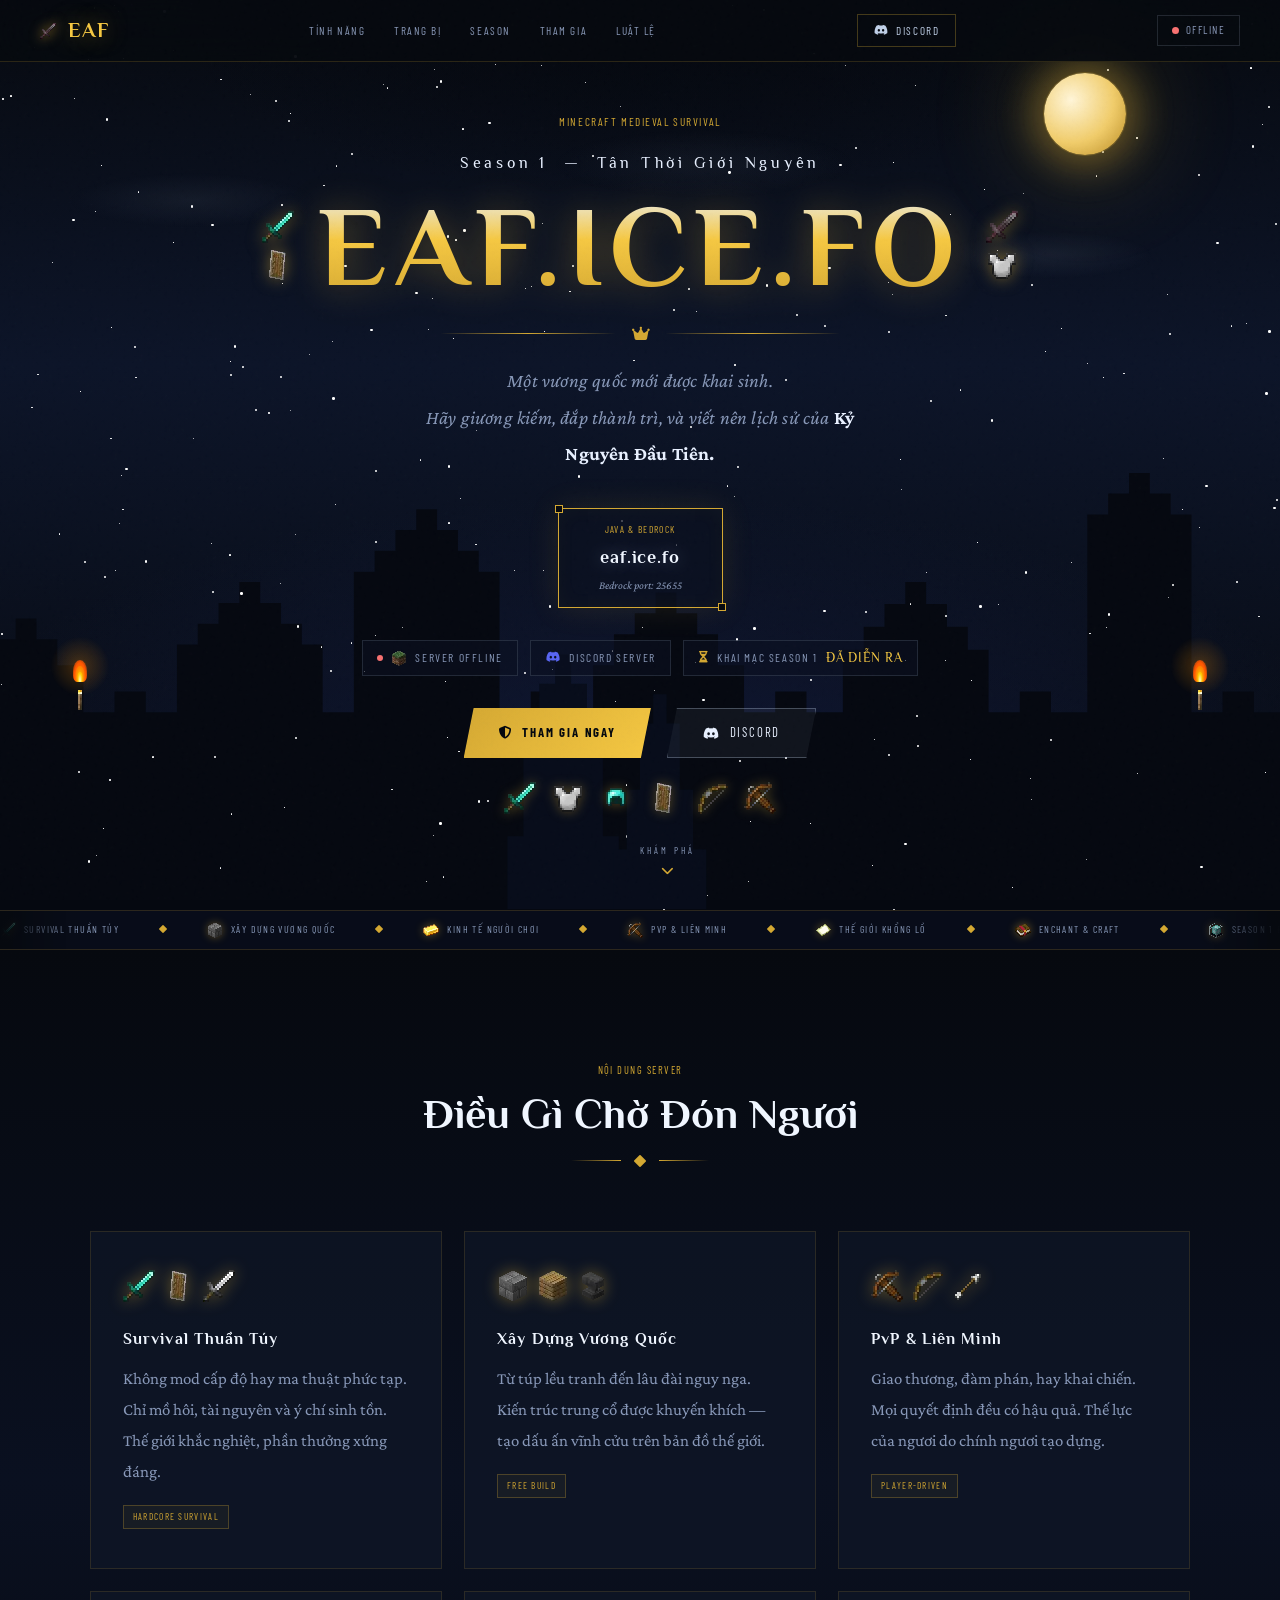
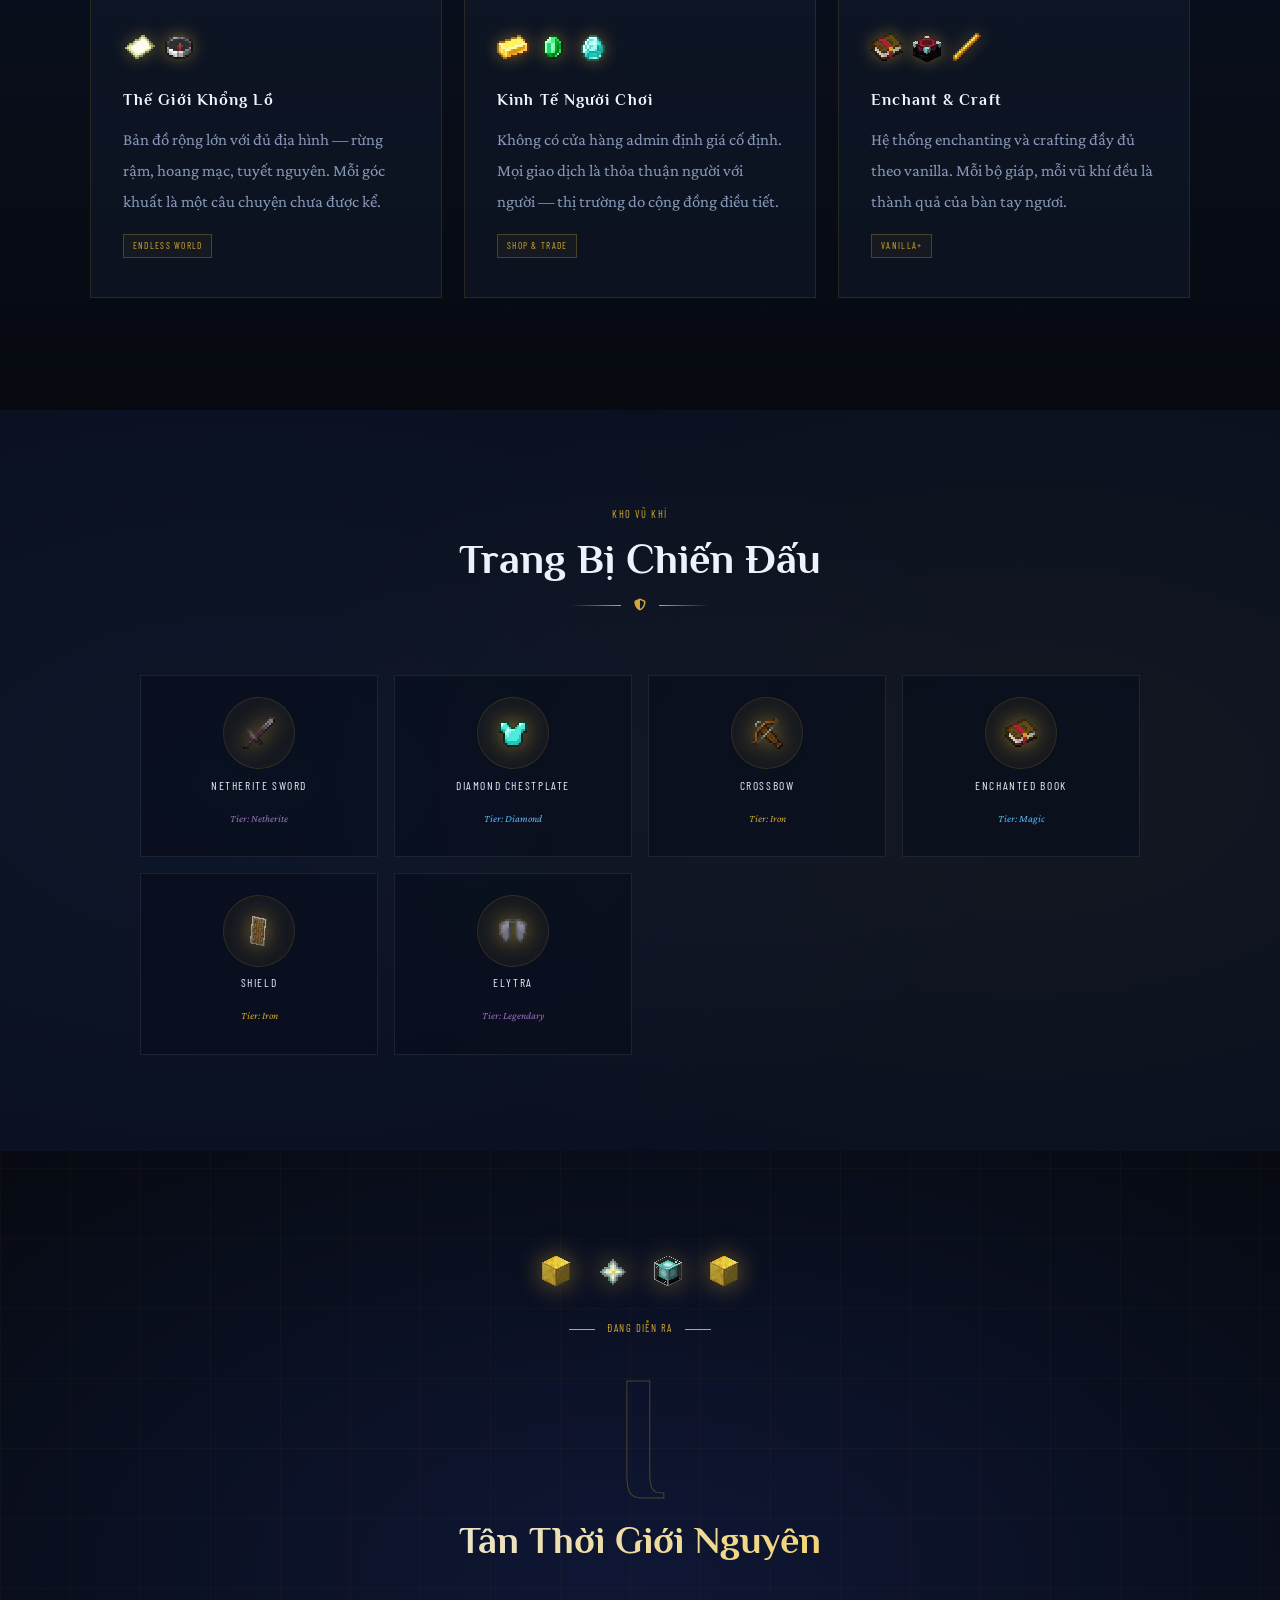
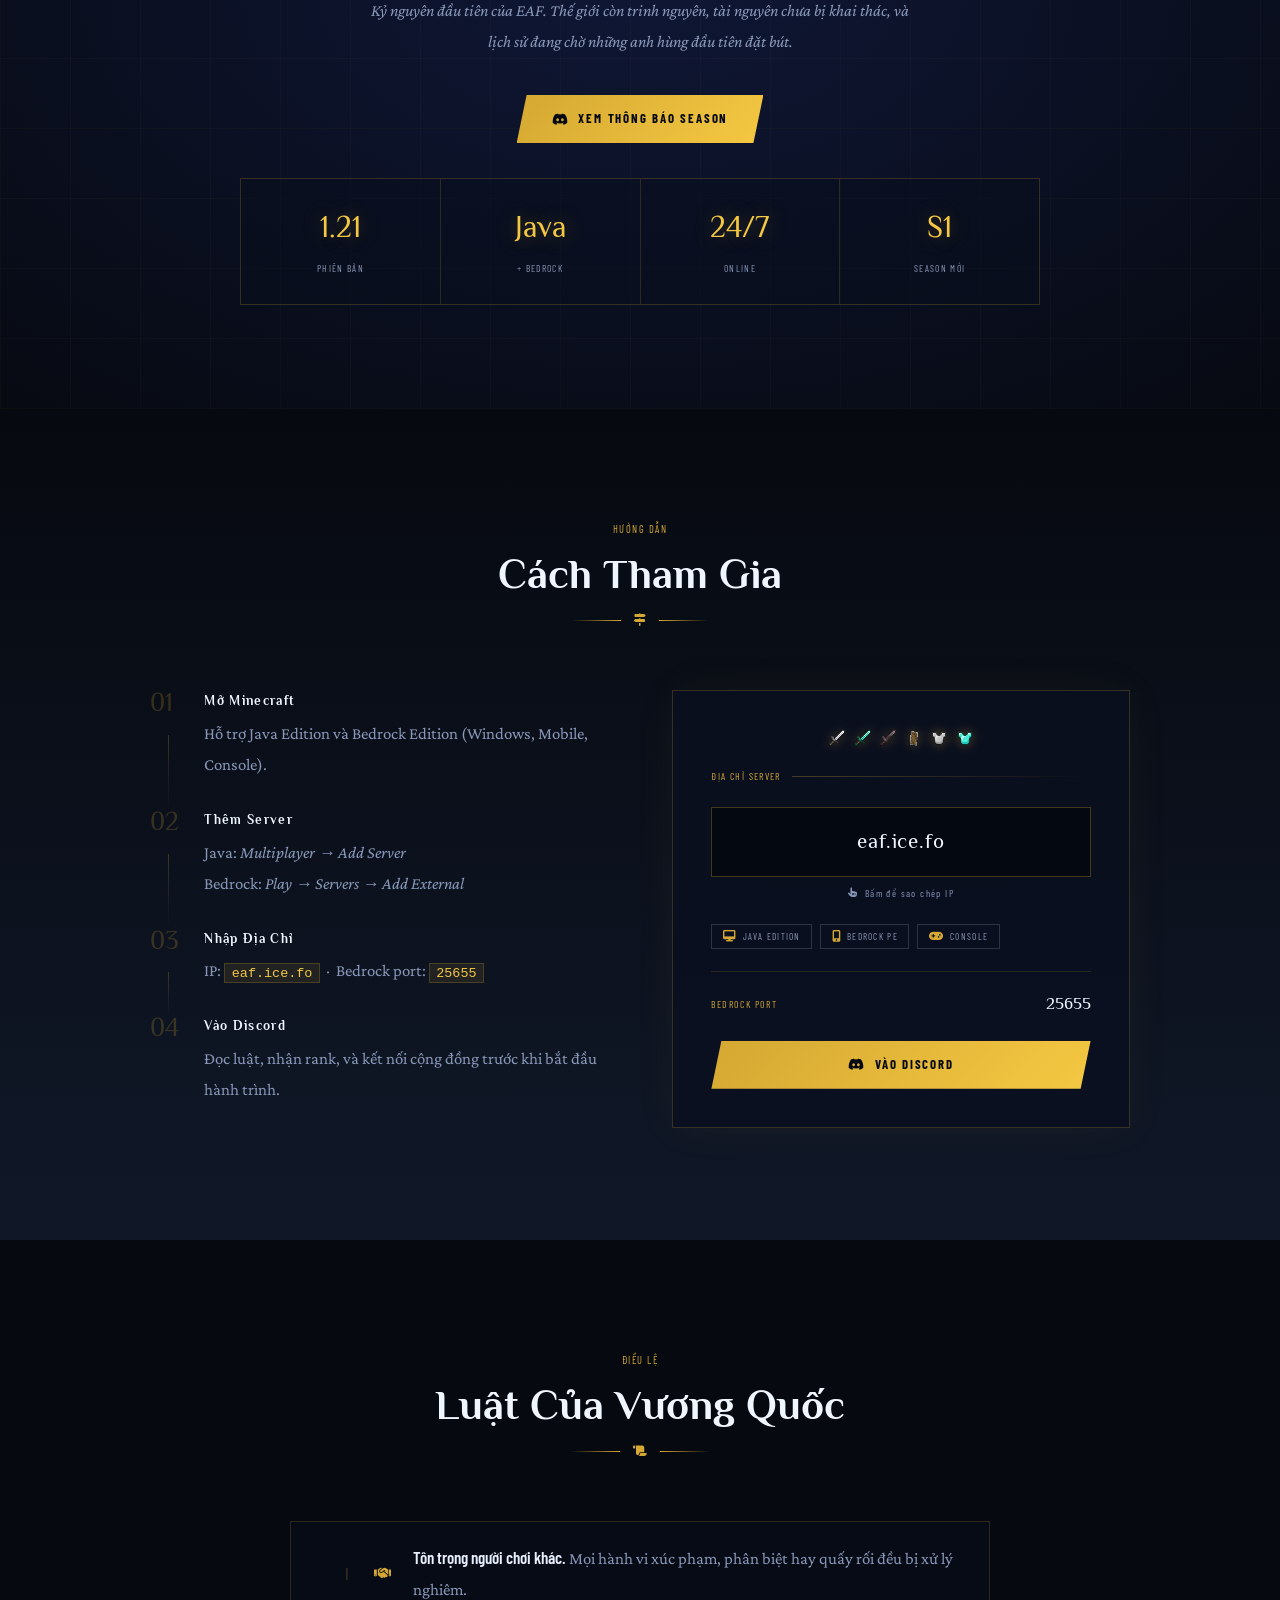
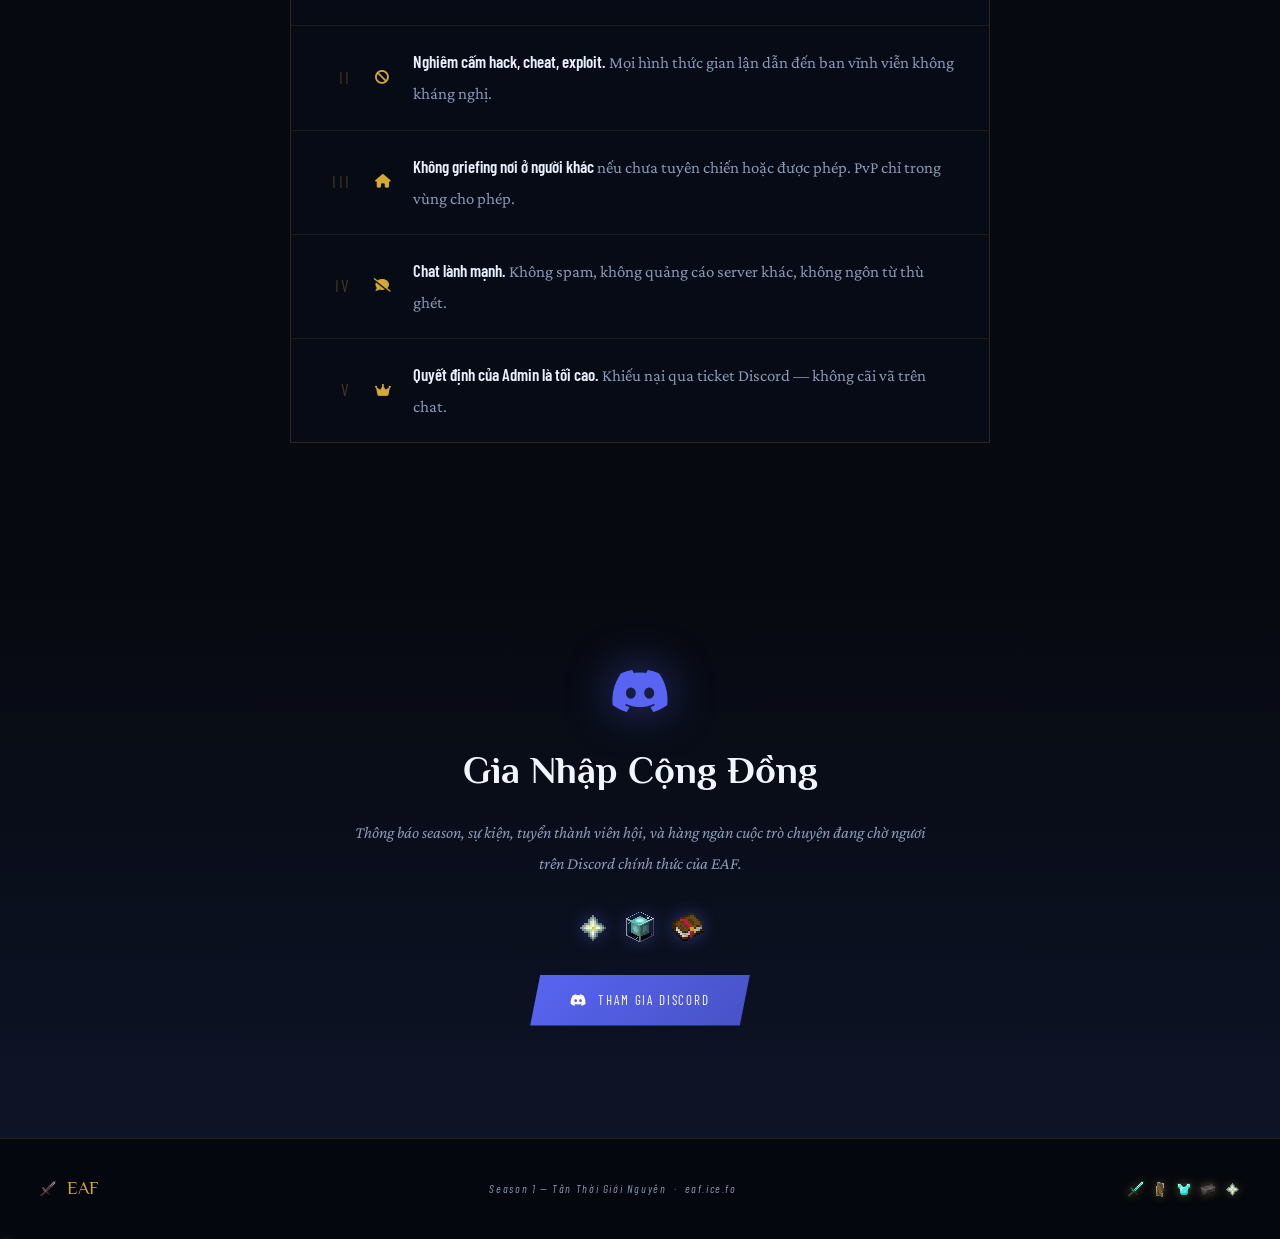
==== commit 1c6949a3: "Add files via upload" ====
--- a/index.html
+++ b/index.html
@@ -796,6 +796,11 @@
   <a href="https://discord.gg/DCnnwgF9qF" target="_blank" class="nav-discord">
     <i class="fab fa-discord"></i> Discord
   </a>
+  <!-- Server Status Widget -->
+  <div class="nav-status" id="nav-status" title="Trạng thái server">
+    <span class="status-dot" id="status-dot"></span>
+    <span class="status-text" id="status-text">...</span>
+  </div>
 </nav>
 
 <!-- HERO -->
@@ -803,6 +808,20 @@
   <div id="stars"></div>
   <div id="moon"></div>
 
+  <!-- Parallax layers -->
+  <div class="parallax-layer" id="para-clouds" aria-hidden="true"></div>
+  <div class="parallax-layer" id="para-trees"  aria-hidden="true"></div>
+
+  <!-- Torch fires (left + right) -->
+  <div class="torch-wrap torch-l" aria-hidden="true">
+    <div class="torch-fire"><span></span><span></span><span></span></div>
+    <i class="icon-minecraft icon-minecraft-torch"></i>
+  </div>
+  <div class="torch-wrap torch-r" aria-hidden="true">
+    <div class="torch-fire"><span></span><span></span><span></span></div>
+    <i class="icon-minecraft icon-minecraft-torch"></i>
+  </div>
+
   <p class="hero-eyebrow">Minecraft Medieval Survival</p>
   <p class="hero-season">Season 1 &nbsp;&mdash;&nbsp; Tân Thời Giới Nguyên</p>
 
@@ -829,6 +848,24 @@
     <span class="ip-label">Java &amp; Bedrock</span>
     <span class="ip-value">eaf.ice.fo</span>
     <span class="ip-sub">Bedrock port: 25655</span>
+  </div>
+
+  <!-- Live server status -->
+  <div class="hero-live-row" id="hero-live">
+    <div class="live-pill" id="pill-server">
+      <span class="live-dot" id="hero-dot"></span>
+      <i class="icon-minecraft icon-minecraft-sm icon-minecraft-grass-block"></i>
+      <span id="hero-status-text">Đang kiểm tra...</span>
+    </div>
+    <div class="live-pill live-pill-discord">
+      <i class="fab fa-discord"></i>
+      <span id="hero-discord-count">Discord</span>
+    </div>
+    <div class="live-pill live-pill-countdown" id="pill-countdown" title="Sự kiện tiếp theo">
+      <i class="fas fa-hourglass-half"></i>
+      <span id="countdown-label">Sự kiện</span>
+      <span id="countdown-timer" class="countdown-val">--:--:--</span>
+    </div>
   </div>
 
   <div class="hero-cta">
@@ -1257,15 +1294,7 @@
   }
 })();
 
-/* ── NAV SCROLL ── */
-const nav=document.getElementById('main-nav');
-window.addEventListener('scroll',()=>nav.classList.toggle('scrolled',window.scrollY>60));
-
-/* ── REVEAL ── */
-const obs=new IntersectionObserver(entries=>{
-  entries.forEach(e=>{if(e.isIntersecting)e.target.classList.add('visible')});
-},{threshold:.1});
-document.querySelectorAll('.reveal').forEach(el=>obs.observe(el));
+/* ── NAV + REVEAL (xem bên dưới trong block chính) ── */
 
 /* ── COPY IP ── */
 function copyIP(){
@@ -1317,13 +1346,506 @@
   font-size: 1.05rem;
   line-height: 1.85;
 }
-/* Hover glow cho icons khi sprite load OK */
 .icon-minecraft:hover,
 .icon-minecraft-sm:hover,
 .icon-minecraft-md:hover {
   filter: brightness(1.15) drop-shadow(0 0 6px rgba(212,168,50,.65));
   transition: filter .2s;
 }
+
+/* ════════════════════════════════════════
+   CUSTOM SWORD CURSOR
+════════════════════════════════════════ */
+html { cursor: none !important; }
+#cursor-sword {
+  position: fixed;
+  width: 32px; height: 32px;
+  pointer-events: none;
+  z-index: 99999;
+  transform: translate(-4px,-4px) rotate(-45deg);
+  transition: transform .08s ease;
+  filter: drop-shadow(0 0 4px rgba(212,168,50,.8));
+}
+#cursor-sword.clicking { transform: translate(-4px,-4px) rotate(-15deg) scale(.88); }
+
+/* cursor trail */
+.cursor-trail {
+  position: fixed;
+  width: 5px; height: 5px;
+  border-radius: 50%;
+  background: var(--gold);
+  pointer-events: none;
+  z-index: 99998;
+  opacity: 0;
+  animation: trailFade .5s ease forwards;
+}
+@keyframes trailFade {
+  0%   { opacity: .7; transform: scale(1); }
+  100% { opacity: 0;  transform: scale(0); }
+}
+
+/* ════════════════════════════════════════
+   PAGE TRANSITION — ink blot
+════════════════════════════════════════ */
+#page-transition {
+  position: fixed; inset: 0; z-index: 99997;
+  background: var(--night);
+  clip-path: circle(0% at 50% 50%);
+  transition: clip-path .55s cubic-bezier(.76,0,.24,1);
+  pointer-events: none;
+}
+#page-transition.active {
+  clip-path: circle(150% at 50% 50%);
+  pointer-events: all;
+}
+
+/* ════════════════════════════════════════
+   NAV STATUS WIDGET
+════════════════════════════════════════ */
+.nav-status {
+  display: flex; align-items: center; gap: .45rem;
+  font-family: 'Barlow Condensed', sans-serif;
+  font-size: .68rem; letter-spacing: .14em; text-transform: uppercase;
+  border: 1px solid rgba(192,208,232,.15);
+  padding: .3rem .85rem; color: var(--silver-dk);
+  cursor: default; user-select: none;
+}
+.status-dot {
+  width: 7px; height: 7px; border-radius: 50%;
+  background: var(--silver-dk);
+  box-shadow: 0 0 0 0 rgba(100,200,100,0);
+  transition: background .4s, box-shadow .4s;
+}
+.status-dot.online  {
+  background: #4ade80;
+  box-shadow: 0 0 0 3px rgba(74,222,128,.25);
+  animation: statusPulse 2s ease-in-out infinite;
+}
+.status-dot.offline { background: #f87171; }
+@keyframes statusPulse {
+  0%,100% { box-shadow: 0 0 0 3px rgba(74,222,128,.25); }
+  50%      { box-shadow: 0 0 0 6px rgba(74,222,128,.08); }
+}
+
+/* ════════════════════════════════════════
+   HERO LIVE ROW
+════════════════════════════════════════ */
+.hero-live-row {
+  display: flex; gap: .75rem; flex-wrap: wrap; justify-content: center;
+  margin-bottom: 2rem;
+  animation: fadeUp .9s ease .66s both;
+}
+.live-pill {
+  display: inline-flex; align-items: center; gap: .5rem;
+  font-family: 'Barlow Condensed', sans-serif;
+  font-size: .72rem; letter-spacing: .14em; text-transform: uppercase;
+  color: var(--silver-dk);
+  border: 1px solid rgba(192,208,232,.14);
+  background: rgba(10,16,32,.6);
+  padding: .38rem .9rem;
+  backdrop-filter: blur(8px);
+  transition: border-color .2s, color .2s;
+}
+.live-pill:hover { border-color: rgba(212,168,50,.3); color: var(--silver-lt); }
+.live-dot {
+  width: 6px; height: 6px; border-radius: 50%;
+  background: var(--silver-dk); flex-shrink: 0;
+  transition: background .4s;
+}
+.live-dot.online  { background: #4ade80; animation: statusPulse 2s ease-in-out infinite; }
+.live-dot.offline { background: #f87171; }
+.live-pill-discord i { color: #5865f2; }
+.live-pill-countdown i { color: var(--gold); }
+.countdown-val {
+  font-family: 'Philosopher', serif;
+  font-size: .82rem; color: var(--gold-bright);
+  letter-spacing: .06em;
+}
+
+/* ════════════════════════════════════════
+   PARALLAX LAYERS
+════════════════════════════════════════ */
+.parallax-layer {
+  position: absolute; inset: 0;
+  pointer-events: none; will-change: transform;
+}
+/* Clouds layer */
+#para-clouds {
+  background:
+    radial-gradient(ellipse 180px 40px at 15% 22%, rgba(192,208,232,.06) 0%, transparent 70%),
+    radial-gradient(ellipse 220px 50px at 55% 18%, rgba(192,208,232,.05) 0%, transparent 70%),
+    radial-gradient(ellipse 150px 35px at 82% 28%, rgba(192,208,232,.07) 0%, transparent 70%);
+  animation: cloudDrift 28s ease-in-out infinite alternate;
+}
+@keyframes cloudDrift {
+  from { transform: translateX(-18px); }
+  to   { transform: translateX(18px); }
+}
+/* Trees silhouette layer */
+#para-trees {
+  bottom: 0; top: auto; height: 35%;
+  background: url("data:image/svg+xml,%3Csvg xmlns='http://www.w3.org/2000/svg' viewBox='0 0 1440 240'%3E%3Cg fill='%23070c1a'%3E%3Cpolygon points='0,240 0,180 12,180 12,120 24,120 24,60 36,60 36,40 48,40 48,60 60,60 60,120 72,120 72,180 84,180 84,240'/%3E%3Cpolygon points='80,240 80,190 90,190 90,140 100,140 100,90 110,90 110,70 120,70 120,90 130,90 130,140 140,140 140,190 150,190 150,240'/%3E%3Cpolygon points='160,240 160,200 168,200 168,160 176,160 176,110 184,110 184,90 192,90 192,110 200,110 200,160 208,160 208,200 216,200 216,240'/%3E%3Cpolygon points='620,240 620,185 632,185 632,125 644,125 644,70 656,70 656,48 668,48 668,70 680,70 680,125 692,125 692,185 704,185 704,240'/%3E%3Cpolygon points='700,240 700,195 710,195 710,150 720,150 720,100 730,100 730,78 740,78 740,100 750,100 750,150 760,150 760,195 770,195 770,240'/%3E%3Cpolygon points='1260,240 1260,185 1272,185 1272,128 1284,128 1284,72 1296,72 1296,50 1308,50 1308,72 1320,72 1320,128 1332,128 1332,185 1344,185 1344,240'/%3E%3Cpolygon points='1340,240 1340,195 1350,195 1350,148 1360,148 1360,100 1370,100 1370,78 1380,78 1380,100 1390,100 1390,148 1400,148 1400,195 1410,195 1410,240'/%3E%3C/g%3E%3C/svg%3E") no-repeat bottom center / cover;
+}
+
+/* ════════════════════════════════════════
+   TORCH FIRE
+════════════════════════════════════════ */
+.torch-wrap {
+  position: absolute; bottom: 22%; display: flex;
+  flex-direction: column; align-items: center; gap: 0;
+  z-index: 2;
+}
+.torch-l { left: 5%;  }
+.torch-r { right: 5%; }
+.torch-fire {
+  position: relative; width: 18px; height: 28px; margin-bottom: -4px;
+}
+.torch-fire span {
+  position: absolute; bottom: 0; left: 50%;
+  transform: translateX(-50%);
+  border-radius: 50% 50% 30% 30%;
+  animation: flicker 1.2s ease-in-out infinite alternate;
+}
+.torch-fire span:nth-child(1) {
+  width: 14px; height: 22px;
+  background: radial-gradient(ellipse at 50% 80%, #ff9900, #ff5500 60%, transparent);
+  animation-delay: 0s;
+}
+.torch-fire span:nth-child(2) {
+  width: 9px; height: 16px;
+  background: radial-gradient(ellipse at 50% 80%, #ffdd00, #ff8800 60%, transparent);
+  animation-delay: -.3s;
+}
+.torch-fire span:nth-child(3) {
+  width: 5px; height: 10px;
+  background: radial-gradient(ellipse at 50% 80%, #fff9c4, #ffcc00 60%, transparent);
+  animation-delay: -.6s;
+}
+@keyframes flicker {
+  0%   { transform: translateX(-50%) scaleX(1)   scaleY(1)   skewX(0deg); }
+  25%  { transform: translateX(-48%) scaleX(1.1) scaleY(.92) skewX(4deg); }
+  50%  { transform: translateX(-52%) scaleX(.9)  scaleY(1.1) skewX(-3deg); }
+  75%  { transform: translateX(-50%) scaleX(1.05) scaleY(.95) skewX(2deg); }
+  100% { transform: translateX(-50%) scaleX(.95) scaleY(1.05) skewX(-2deg); }
+}
+/* Glow halo quanh torch */
+.torch-wrap::before {
+  content: '';
+  position: absolute; top: 0; left: 50%;
+  transform: translate(-50%, -30%);
+  width: 60px; height: 60px; border-radius: 50%;
+  background: radial-gradient(circle, rgba(255,150,0,.25) 0%, transparent 70%);
+  animation: torchGlow 1.4s ease-in-out infinite alternate;
+  pointer-events: none;
+}
+@keyframes torchGlow {
+  from { opacity: .6; transform: translate(-50%,-30%) scale(1); }
+  to   { opacity: 1;  transform: translate(-50%,-30%) scale(1.2); }
+}
+
+/* ════════════════════════════════════════
+   EMBER PARTICLES (JS-generated)
+════════════════════════════════════════ */
+.ember {
+  position: absolute;
+  width: 2px; height: 2px;
+  border-radius: 50%;
+  background: #ff9900;
+  pointer-events: none;
+  animation: emberRise linear forwards;
+}
+@keyframes emberRise {
+  0%   { opacity: 1; transform: translate(0,0) scale(1); }
+  100% { opacity: 0; transform: translate(var(--ex),var(--ey)) scale(0); }
+}
 </style>
+
+<!-- PAGE TRANSITION OVERLAY -->
+<div id="page-transition"></div>
+
+<!-- CUSTOM CURSOR -->
+<svg id="cursor-sword" xmlns="http://www.w3.org/2000/svg" viewBox="0 0 32 32">
+  <!-- blade -->
+  <polygon points="16,2 18,14 16,16 14,14" fill="#c0d0e8" stroke="#8898b8" stroke-width=".5"/>
+  <!-- guard -->
+  <rect x="11" y="15" width="10" height="2.5" rx="1" fill="#d4a832"/>
+  <!-- grip -->
+  <rect x="14.5" y="17.5" width="3" height="7" rx="1" fill="#6a3a10"/>
+  <!-- pommel -->
+  <circle cx="16" cy="26" r="2" fill="#d4a832"/>
+  <!-- shine -->
+  <line x1="15" y1="4" x2="15" y2="13" stroke="white" stroke-width=".6" opacity=".5"/>
+</svg>
+
+<script>
+/* ════════════════════════════════════════
+   STARS + SHOOTING STARS
+════════════════════════════════════════ */
+(function(){
+  const c=document.getElementById('stars');
+  for(let i=0;i<140;i++){
+    const s=document.createElement('div');
+    s.className='star';
+    const sz=Math.random()*2.2+.4;
+    s.style.cssText=`left:${Math.random()*100}%;top:${Math.random()*100}%;width:${sz}px;height:${sz}px;--d:${(Math.random()*3+2).toFixed(1)}s;--delay:-${(Math.random()*6).toFixed(1)}s;--op:${(Math.random()*.5+.15).toFixed(2)}`;
+    c.appendChild(s);
+  }
+  for(let i=0;i<3;i++){
+    const s=document.createElement('div');
+    s.className='shooting';
+    s.style.cssText=`top:${Math.random()*35+5}%;left:${Math.random()*25}%;--delay:-${(Math.random()*7).toFixed(1)}s`;
+    c.appendChild(s);
+  }
+})();
+
+/* ════════════════════════════════════════
+   GOLD PARTICLES (hero background)
+════════════════════════════════════════ */
+(function(){
+  const hero=document.getElementById('hero');
+  for(let i=0;i<22;i++){
+    const p=document.createElement('div');
+    p.className='particle';
+    const sz=Math.random()*3+1;
+    p.style.cssText=`left:${Math.random()*100}%;bottom:${Math.random()*35}%;width:${sz}px;height:${sz}px;background:${Math.random()>.5?'rgba(212,168,50,.7)':'rgba(192,208,232,.45)'};animation-duration:${(Math.random()*6+4).toFixed(1)}s;animation-delay:-${(Math.random()*8).toFixed(1)}s`;
+    hero.appendChild(p);
+  }
+})();
+
+/* ════════════════════════════════════════
+   EMBER PARTICLES (torch fire)
+════════════════════════════════════════ */
+(function(){
+  const torches = document.querySelectorAll('.torch-wrap');
+  function spawnEmber(torch){
+    const e = document.createElement('div');
+    e.className = 'ember';
+    const dx = (Math.random()-0.5)*40;
+    const dy = -(Math.random()*60+30);
+    const dur = (Math.random()*1+0.6).toFixed(2);
+    e.style.cssText = `left:50%;top:0;--ex:${dx}px;--ey:${dy}px;animation-duration:${dur}s;background:hsl(${Math.random()*30+20},100%,${Math.random()*30+50}%)`;
+    torch.appendChild(e);
+    setTimeout(()=>e.remove(), parseFloat(dur)*1000);
+  }
+  torches.forEach(t=>{
+    setInterval(()=>spawnEmber(t), 180);
+  });
+})();
+
+/* ════════════════════════════════════════
+   CUSTOM SWORD CURSOR + TRAIL
+════════════════════════════════════════ */
+(function(){
+  const cursor = document.getElementById('cursor-sword');
+  if(!cursor) return;
+  let mx=0, my=0;
+
+  document.addEventListener('mousemove', e=>{
+    mx=e.clientX; my=e.clientY;
+    cursor.style.left = mx+'px';
+    cursor.style.top  = my+'px';
+
+    // trail dot
+    const t = document.createElement('div');
+    t.className = 'cursor-trail';
+    t.style.cssText = `left:${mx}px;top:${my}px`;
+    document.body.appendChild(t);
+    setTimeout(()=>t.remove(), 500);
+  });
+
+  document.addEventListener('mousedown', ()=>cursor.classList.add('clicking'));
+  document.addEventListener('mouseup',   ()=>cursor.classList.remove('clicking'));
+
+  // hide cursor when leaving window
+  document.addEventListener('mouseleave',()=>{ cursor.style.opacity='0'; });
+  document.addEventListener('mouseenter',()=>{ cursor.style.opacity='1'; });
+})();
+
+/* ════════════════════════════════════════
+   PARALLAX ON SCROLL
+════════════════════════════════════════ */
+(function(){
+  const clouds = document.getElementById('para-clouds');
+  const trees  = document.getElementById('para-trees');
+  const moon   = document.getElementById('moon');
+
+  function onScroll(){
+    const y = window.scrollY;
+    if(clouds) clouds.style.transform = `translateY(${y*0.12}px)`;
+    if(trees)  trees.style.transform  = `translateY(${y*0.22}px)`;
+    if(moon)   moon.style.transform   = `translateY(${y*0.08}px)`;
+  }
+  window.addEventListener('scroll', onScroll, {passive:true});
+})();
+
+/* ════════════════════════════════════════
+   NAV SCROLL STYLE
+════════════════════════════════════════ */
+const nav=document.getElementById('main-nav');
+window.addEventListener('scroll',()=>nav.classList.toggle('scrolled',window.scrollY>60),{passive:true});
+
+/* ════════════════════════════════════════
+   SCROLL REVEAL
+════════════════════════════════════════ */
+const obs=new IntersectionObserver(entries=>{
+  entries.forEach(e=>{if(e.isIntersecting) e.target.classList.add('visible')});
+},{threshold:.1});
+document.querySelectorAll('.reveal').forEach(el=>obs.observe(el));
+
+/* ════════════════════════════════════════
+   PAGE TRANSITION (internal links)
+════════════════════════════════════════ */
+(function(){
+  const overlay = document.getElementById('page-transition');
+  if(!overlay) return;
+
+  // fade in on load
+  overlay.style.clipPath = 'circle(150% at 50% 50%)';
+  overlay.style.transition = 'none';
+  requestAnimationFrame(()=>{
+    overlay.style.transition = 'clip-path .6s cubic-bezier(.76,0,.24,1)';
+    requestAnimationFrame(()=>{
+      overlay.style.clipPath = 'circle(0% at 50% 50%)';
+    });
+  });
+
+  // outbound links
+  document.querySelectorAll('a[href]:not([href^="#"]):not([target="_blank"])').forEach(link=>{
+    link.addEventListener('click', e=>{
+      const href = link.getAttribute('href');
+      if(!href || href.startsWith('http')) return;
+      e.preventDefault();
+      overlay.style.clipPath = 'circle(150% at 50% 50%)';
+      setTimeout(()=>{ window.location.href = href; }, 580);
+    });
+  });
+})();
+
+/* ════════════════════════════════════════
+   COPY IP
+════════════════════════════════════════ */
+function copyIP(){
+  navigator.clipboard.writeText('eaf.ice.fo').then(()=>{
+    const t=document.getElementById('toast');
+    t.classList.add('show');
+    setTimeout(()=>t.classList.remove('show'),2200);
+  });
+}
+
+/* ════════════════════════════════════════
+   SERVER STATUS (mcsrvstat.us API)
+════════════════════════════════════════ */
+(function fetchStatus(){
+  const API = 'https://api.mcsrvstat.us/3/eaf.ice.fo';
+
+  function setStatus(online, players, max){
+    // nav widget
+    const dot  = document.getElementById('status-dot');
+    const text = document.getElementById('status-text');
+    // hero pill
+    const hdot = document.getElementById('hero-dot');
+    const htxt = document.getElementById('hero-status-text');
+
+    if(online){
+      [dot,hdot].forEach(d=>{ if(d){d.classList.add('online');d.classList.remove('offline')} });
+      if(text) text.textContent = `${players}/${max} online`;
+      if(htxt) htxt.textContent = `${players}/${max} người chơi`;
+    } else {
+      [dot,hdot].forEach(d=>{ if(d){d.classList.add('offline');d.classList.remove('online')} });
+      if(text) text.textContent = 'Offline';
+      if(htxt) htxt.textContent = 'Server offline';
+    }
+  }
+
+  async function check(){
+    try {
+      const res = await fetch(API);
+      if(!res.ok) throw new Error('fetch fail');
+      const d = await res.json();
+      setStatus(d.online, d.players?.online ?? 0, d.players?.max ?? 0);
+    } catch {
+      setStatus(false,0,0);
+    }
+  }
+
+  check();
+  setInterval(check, 60_000); // refresh mỗi 60s
+})();
+
+/* ════════════════════════════════════════
+   DISCORD MEMBER COUNT (widget API)
+════════════════════════════════════════ */
+(function fetchDiscord(){
+  // invite code → guild widget (cần server bật Widget trong Server Settings)
+  // Dùng invite metadata API thay thế
+  const INVITE = 'DCnnwgF9qF';
+  const el = document.getElementById('hero-discord-count');
+
+  async function check(){
+    try {
+      const res = await fetch(`https://discord.com/api/v9/invites/${INVITE}?with_counts=true`);
+      if(!res.ok) throw new Error();
+      const d = await res.json();
+      const online  = d.approximate_presence_count ?? '?';
+      const members = d.approximate_member_count   ?? '?';
+      if(el) el.textContent = `${online} online · ${members} members`;
+    } catch {
+      if(el) el.textContent = 'Discord Server';
+    }
+  }
+  check();
+})();
+
+/* ════════════════════════════════════════
+   COUNTDOWN TIMER
+   Đặt ngày sự kiện tiếp theo tại đây ↓
+════════════════════════════════════════ */
+(function countdown(){
+  // ── ĐỔI NGÀY SỰ KIỆN Ở ĐÂY ──
+  const EVENT_NAME = 'Khai Mạc Season 1';
+  const EVENT_DATE = new Date('2025-06-01T20:00:00+07:00');
+  // ─────────────────────────────
+
+  const labelEl = document.getElementById('countdown-label');
+  const timerEl = document.getElementById('countdown-timer');
+  if(labelEl) labelEl.textContent = EVENT_NAME;
+
+  function pad(n){ return String(n).padStart(2,'0'); }
+
+  function tick(){
+    const now  = Date.now();
+    const diff = EVENT_DATE.getTime() - now;
+
+    if(diff <= 0){
+      if(timerEl) timerEl.textContent = 'Đã Diễn Ra';
+      return;
+    }
+
+    const d = Math.floor(diff / 86400000);
+    const h = Math.floor((diff % 86400000) / 3600000);
+    const m = Math.floor((diff % 3600000)  / 60000);
+    const s = Math.floor((diff % 60000)    / 1000);
+
+    if(timerEl) timerEl.textContent =
+      d > 0
+        ? `${d}n ${pad(h)}:${pad(m)}:${pad(s)}`
+        : `${pad(h)}:${pad(m)}:${pad(s)}`;
+  }
+
+  tick();
+  setInterval(tick, 1000);
+})();
+
+/* ════════════════════════════════════════
+   WEBP DETECTION → PNG fallback
+════════════════════════════════════════ */
+(function(){
+  const img=new Image();
+  img.onload=img.onerror=function(){
+    if(this.width!==1) document.documentElement.classList.add('no-webp');
+  };
+  img.src='[data-uri]';
+})();
+</script>
 </body>
 </html>
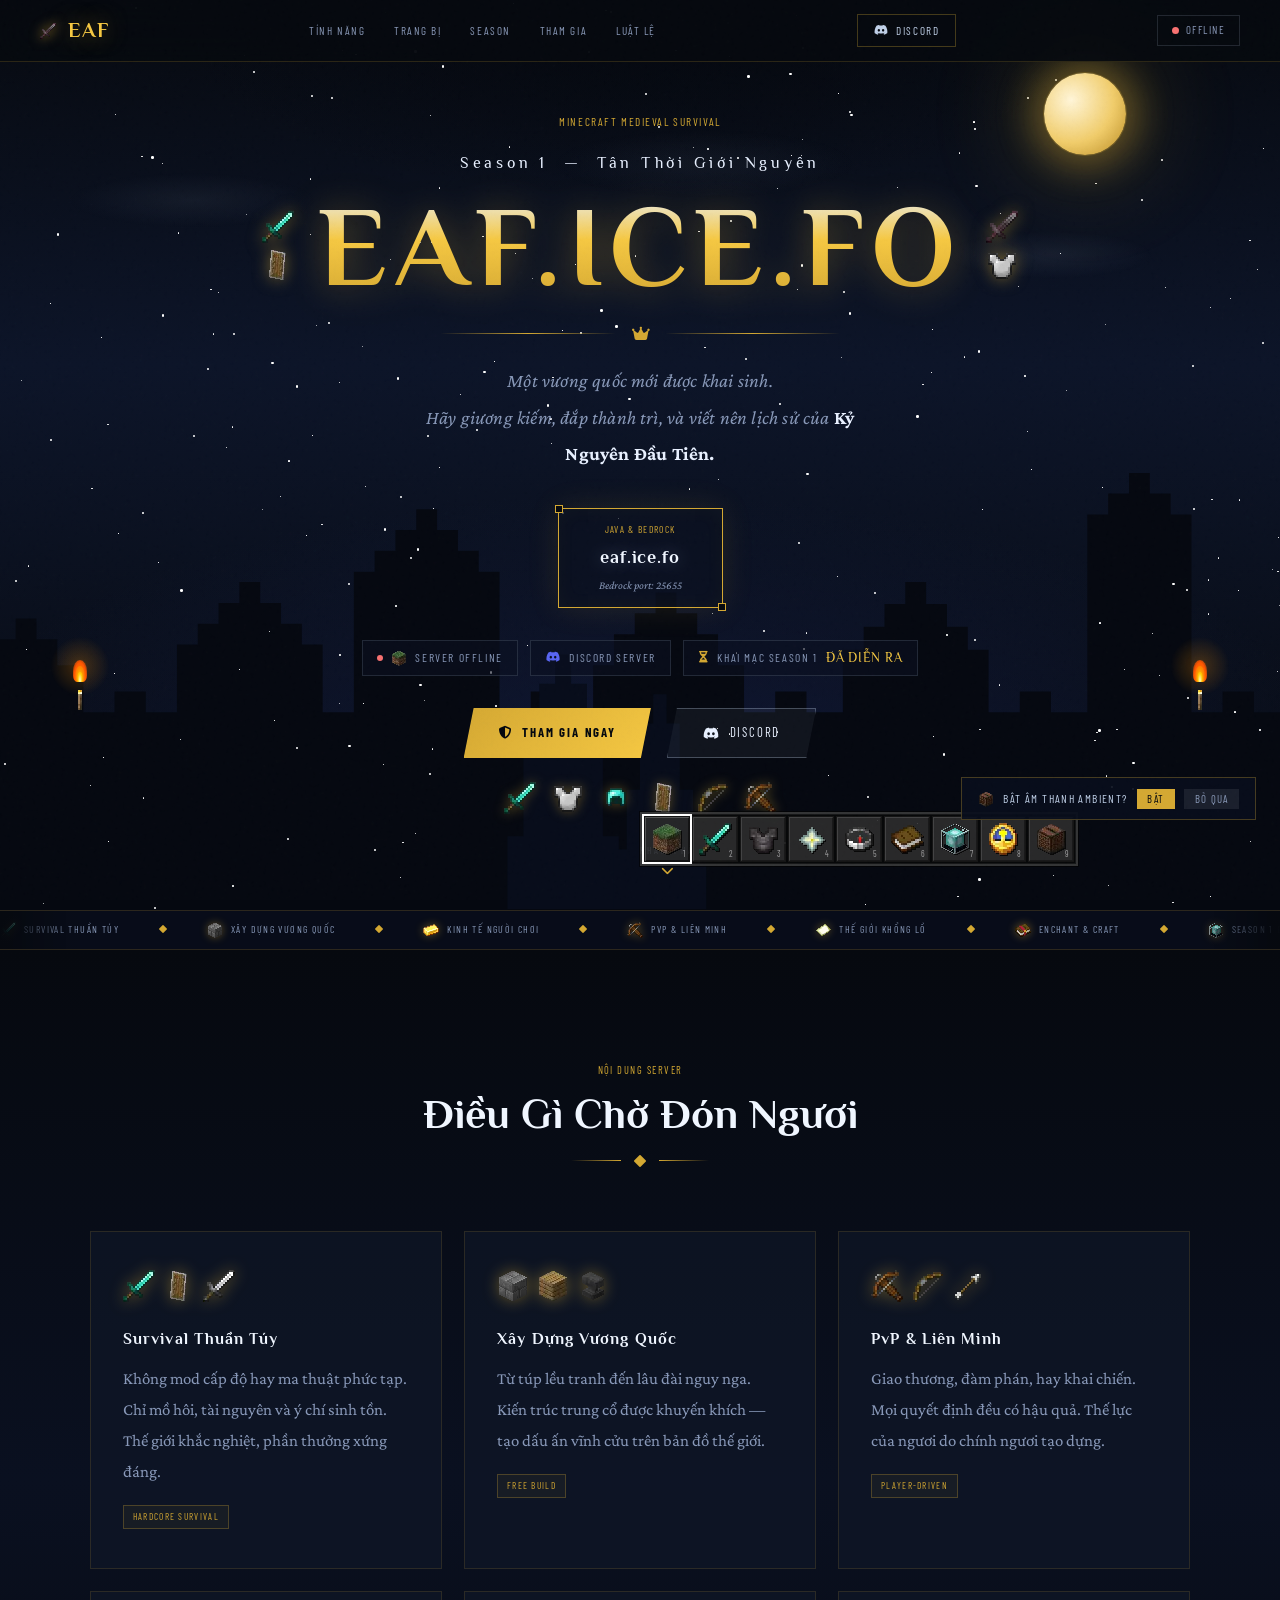
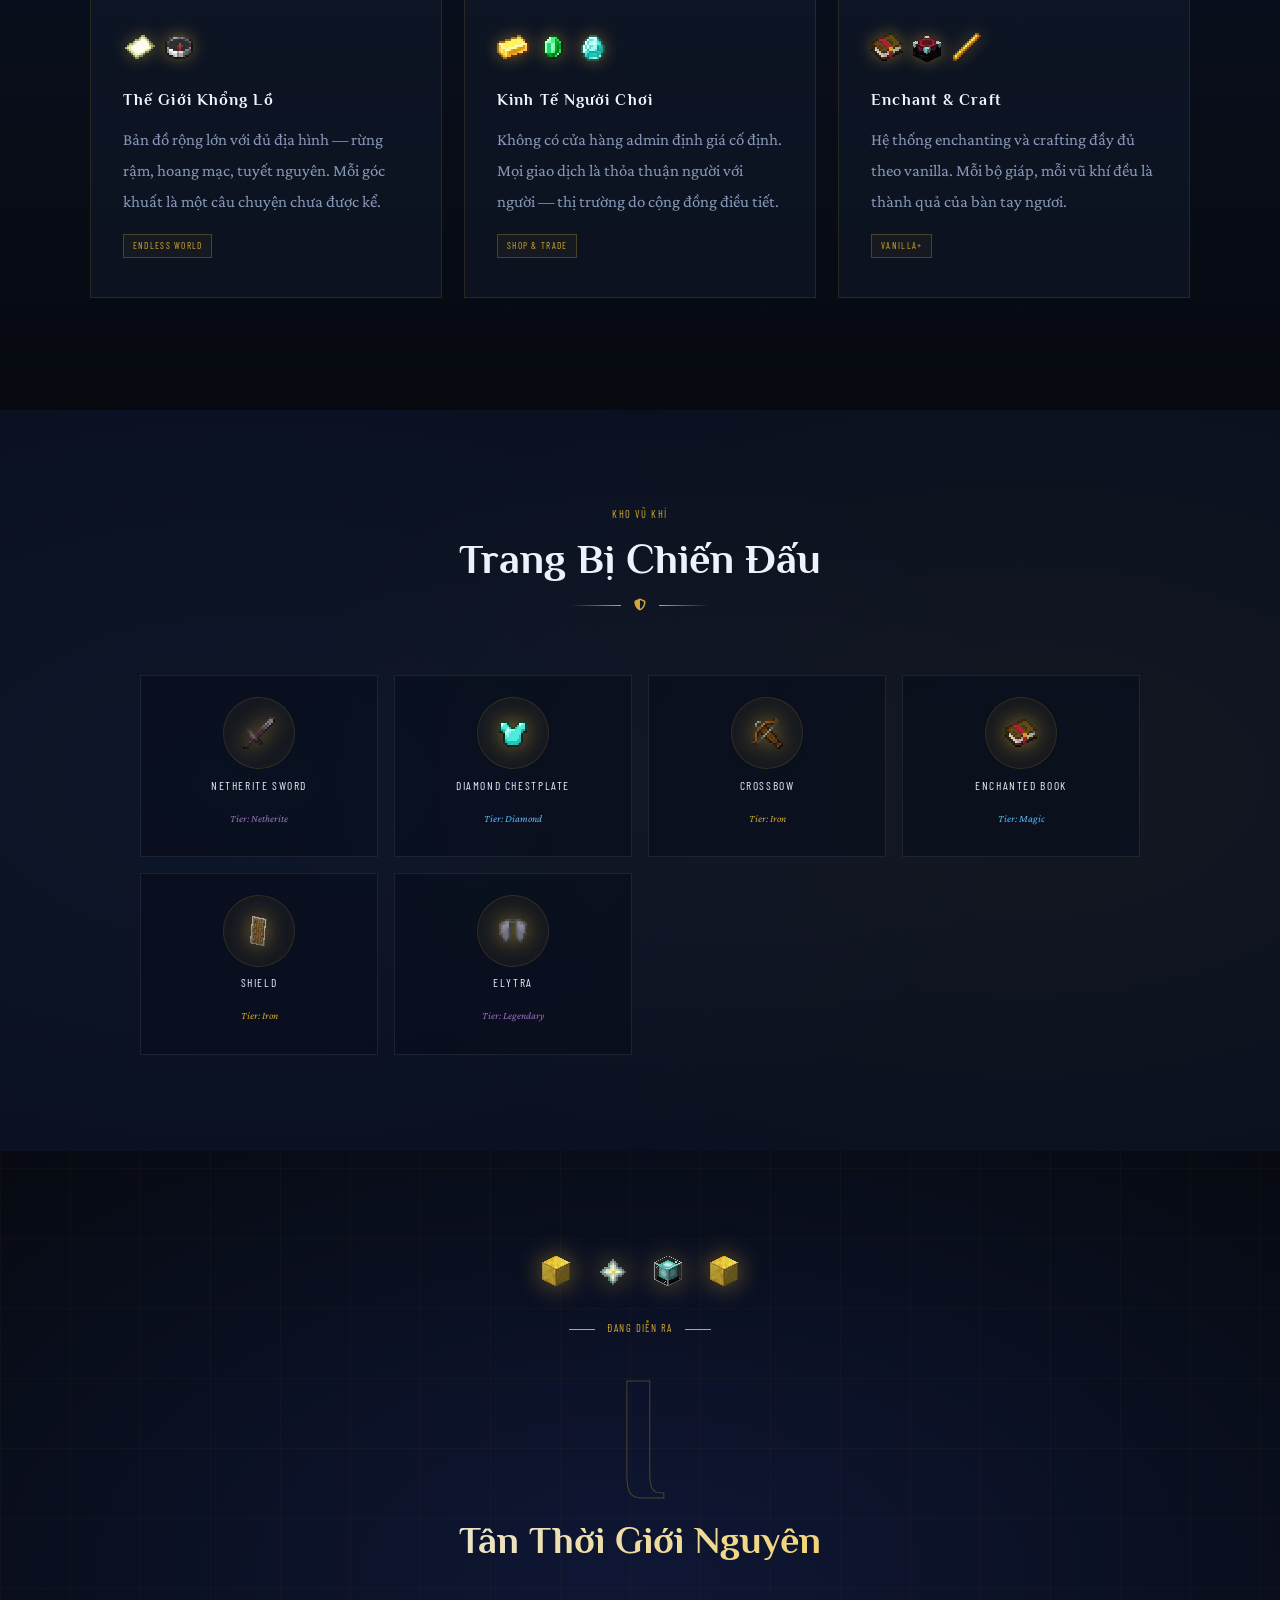
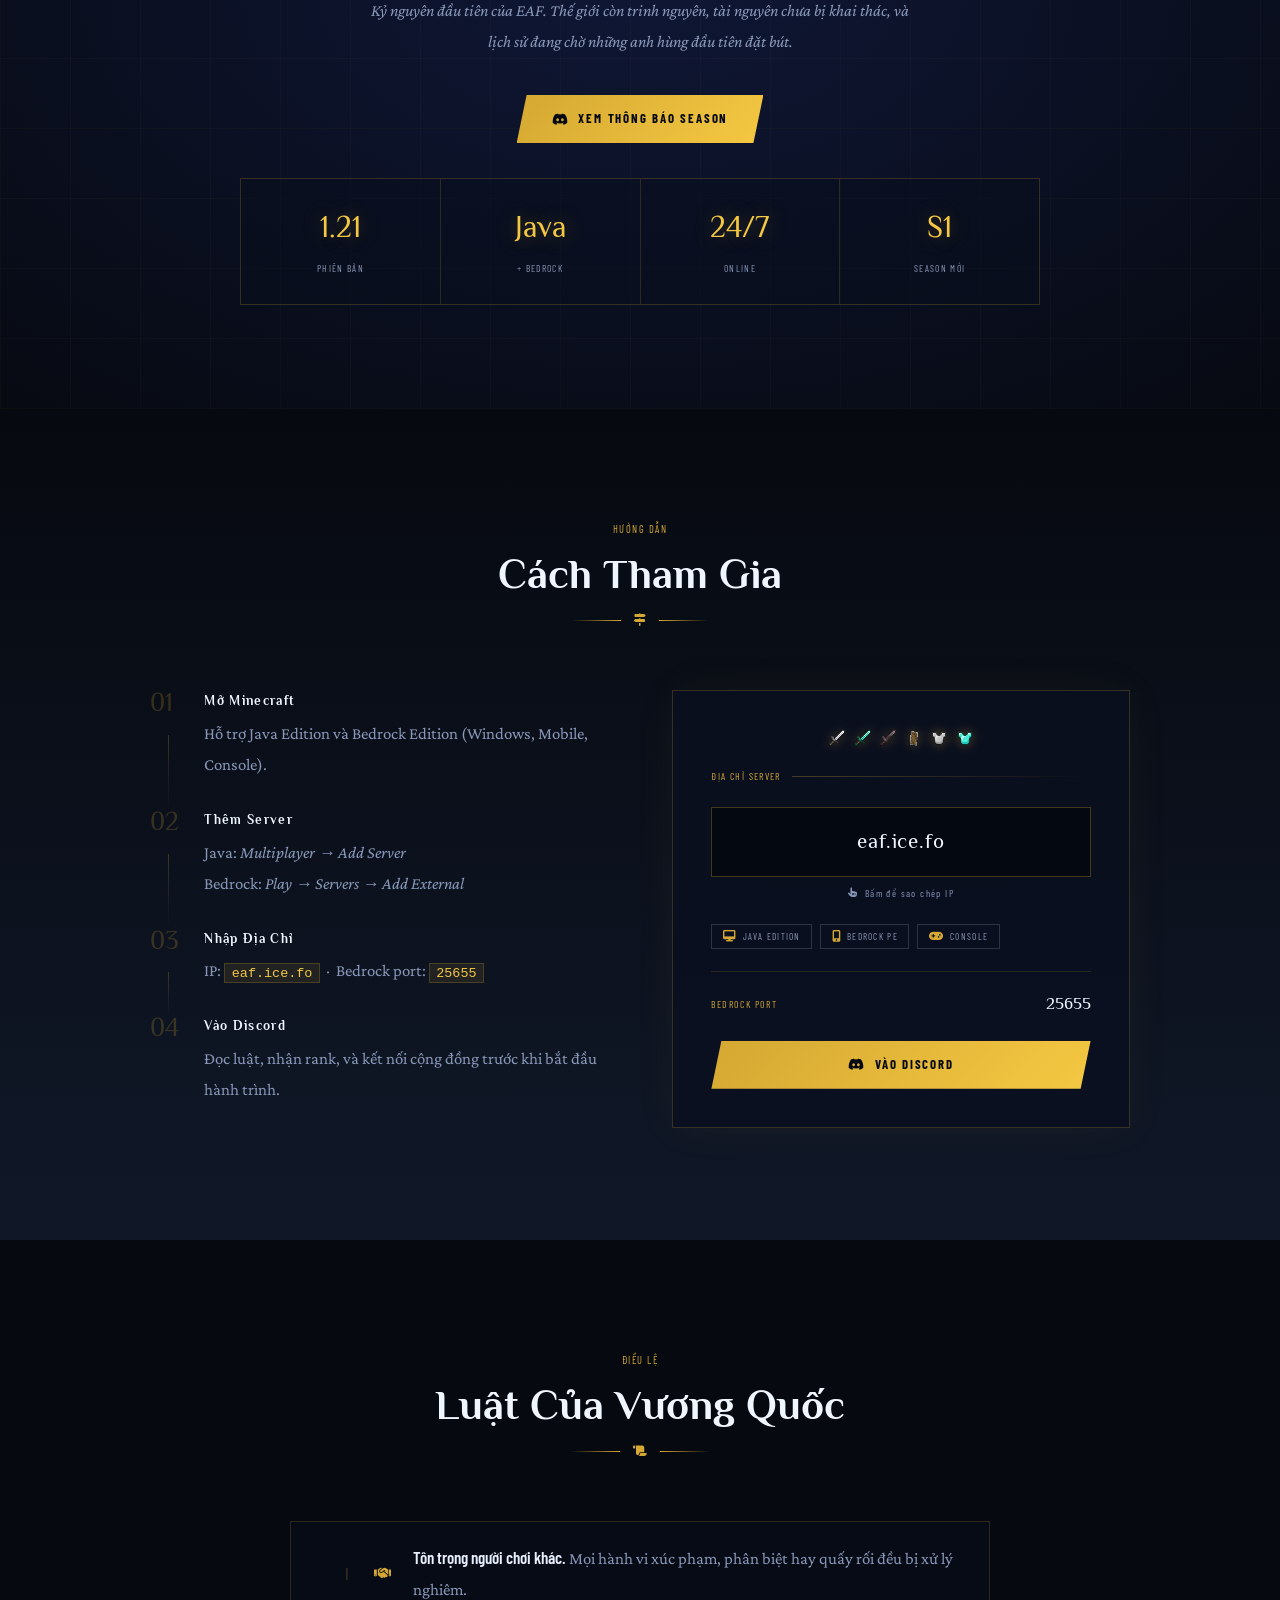
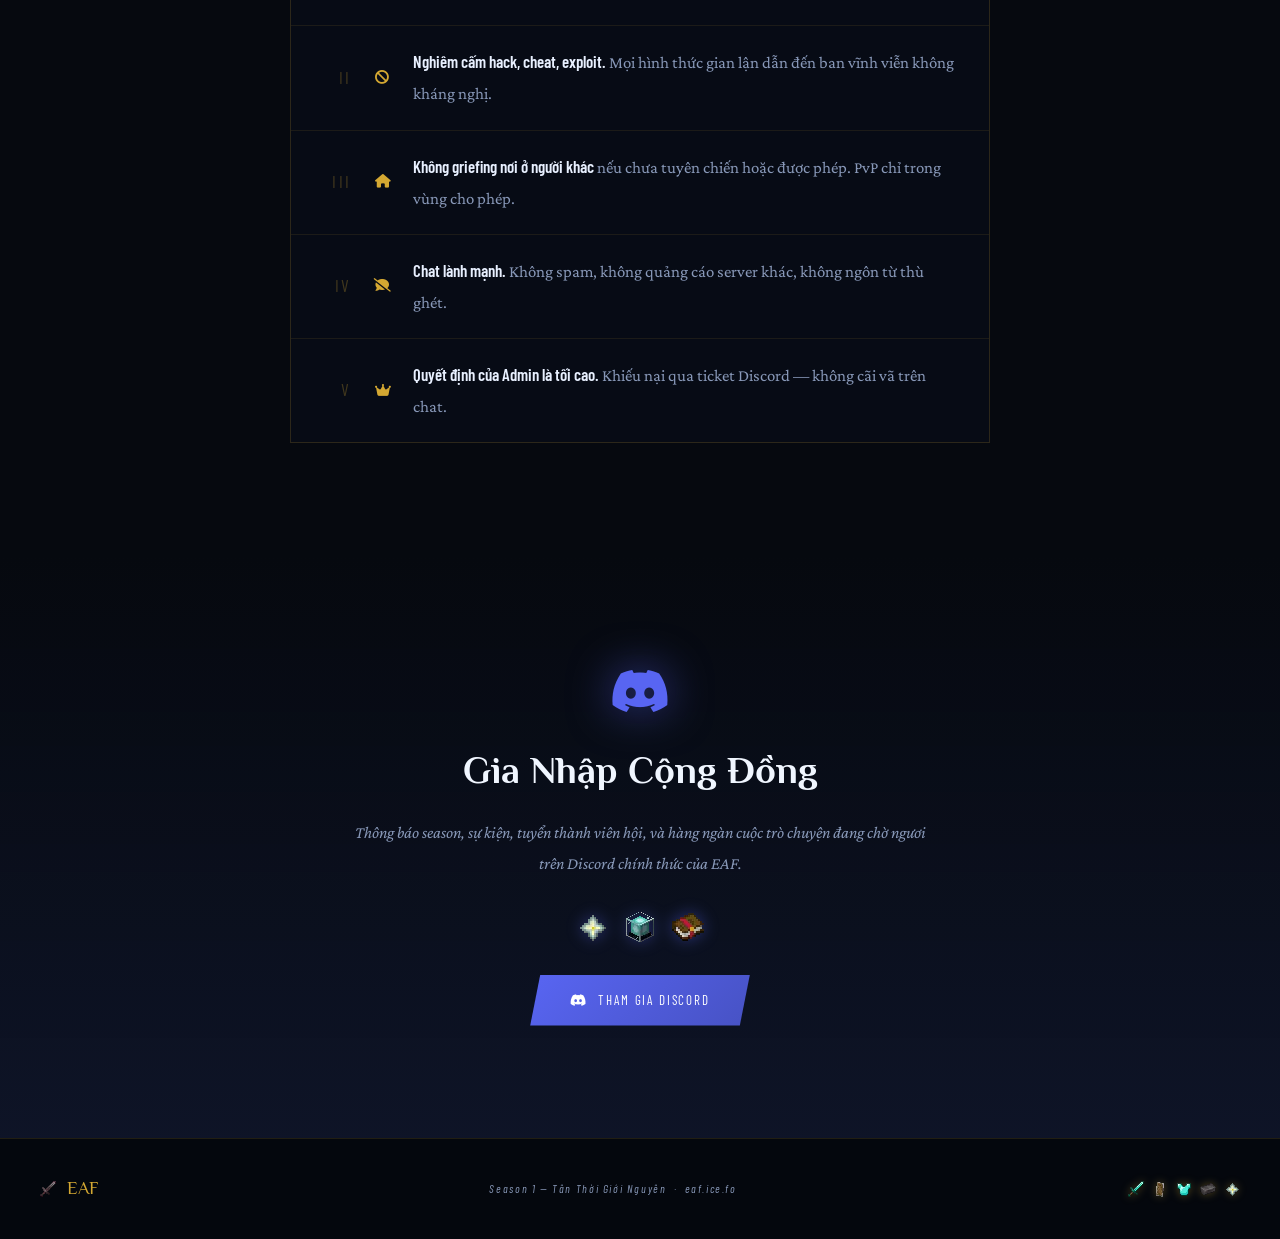
==== commit c2f8cd52: "Add files via upload" ====
--- a/index.html
+++ b/index.html
@@ -1294,16 +1294,7 @@
   }
 })();
 
-/* ── NAV + REVEAL (xem bên dưới trong block chính) ── */
-
-/* ── COPY IP ── */
-function copyIP(){
-  navigator.clipboard.writeText('eaf.ice.fo').then(()=>{
-    const t=document.getElementById('toast');
-    t.classList.add('show');
-    setTimeout(()=>t.classList.remove('show'),2200);
-  });
-}
+/* ── NAV + REVEAL + COPY IP (xem bên dưới trong block chính) ── */
 
 /* ── WEBP DETECTION → PNG fallback ── */
 (function(){
@@ -1563,8 +1554,667 @@
 <!-- PAGE TRANSITION OVERLAY -->
 <div id="page-transition"></div>
 
-<!-- CUSTOM CURSOR -->
-<svg id="cursor-sword" xmlns="http://www.w3.org/2000/svg" viewBox="0 0 32 32">
+<!-- ══════════════════════════════════════
+     1. MINECRAFT LOADING SCREEN
+══════════════════════════════════════ -->
+<div id="mc-loading">
+  <div class="mc-loading-bg"></div>
+  <div class="mc-loading-content">
+    <div class="mc-loading-logo">
+      <span class="mc-logo-eaf">EAF</span>
+      <span class="mc-logo-sub">Medieval Survival</span>
+    </div>
+    <div class="mc-loading-bar-wrap">
+      <div class="mc-loading-bar" id="mc-bar"></div>
+    </div>
+    <div class="mc-loading-tip" id="mc-tip">Đang tải thế giới...</div>
+    <div class="mc-loading-mojang">
+      <i class="icon-minecraft icon-minecraft-sm icon-minecraft-grass-block"></i>
+      <span>EAF Studios</span>
+    </div>
+  </div>
+</div>
+
+<!-- ══════════════════════════════════════
+     2. DEATH SCREEN
+══════════════════════════════════════ -->
+<div id="death-screen">
+  <div class="death-overlay"></div>
+  <div class="death-content">
+    <div class="death-title">Bạn Đã Ngã Xuống!</div>
+    <div class="death-subtitle" id="death-msg">Bị giết bởi: Bóng Tối Vĩnh Hằng</div>
+    <div class="death-score">
+      <i class="icon-minecraft icon-minecraft-sm icon-minecraft-emerald"></i>
+      <span>Điểm danh vọng: <strong>0</strong></span>
+    </div>
+    <div class="death-buttons">
+      <button class="death-btn death-btn-primary" id="btn-respawn">
+        <i class="icon-minecraft icon-minecraft-sm icon-minecraft-totem-of-undying"></i>
+        Hồi Sinh
+      </button>
+      <button class="death-btn death-btn-secondary" id="btn-title">
+        Màn Hình Chính
+      </button>
+    </div>
+  </div>
+</div>
+
+<!-- ══════════════════════════════════════
+     3. WEATHER SYSTEM (overlay)
+══════════════════════════════════════ -->
+<canvas id="weather-canvas"></canvas>
+
+<!-- ══════════════════════════════════════
+     4. HOTBAR NAVIGATION
+══════════════════════════════════════ -->
+<div id="hotbar">
+  <div class="hotbar-inner">
+    <div class="hotbar-slot active" data-href="#hero" data-tip="Trang Chủ">
+      <i class="icon-minecraft icon-minecraft-grass-block"></i>
+    </div>
+    <div class="hotbar-slot" data-href="#features" data-tip="Tính Năng">
+      <i class="icon-minecraft icon-minecraft-diamond-sword"></i>
+    </div>
+    <div class="hotbar-slot" data-href="#arsenal" data-tip="Trang Bị">
+      <i class="icon-minecraft icon-minecraft-netherite-chestplate"></i>
+    </div>
+    <div class="hotbar-slot" data-href="#season" data-tip="Season">
+      <i class="icon-minecraft icon-minecraft-nether-star"></i>
+    </div>
+    <div class="hotbar-slot" data-href="#join" data-tip="Tham Gia">
+      <i class="icon-minecraft icon-minecraft-compass"></i>
+    </div>
+    <div class="hotbar-slot" data-href="#rules" data-tip="Luật Lệ">
+      <i class="icon-minecraft icon-minecraft-book"></i>
+    </div>
+    <div class="hotbar-slot" data-href="https://discord.gg/DCnnwgF9qF" data-tip="Discord" data-external="true">
+      <i class="icon-minecraft icon-minecraft-beacon"></i>
+    </div>
+    <div class="hotbar-slot hotbar-weather" id="hotbar-weather-slot" data-tip="Thời Tiết">
+      <i class="icon-minecraft icon-minecraft-clock" id="hotbar-clock"></i>
+    </div>
+    <div class="hotbar-slot hotbar-sound" id="hotbar-sound-slot" data-tip="Âm Thanh">
+      <i class="icon-minecraft icon-minecraft-jukebox" id="sound-icon"></i>
+    </div>
+  </div>
+  <div class="hotbar-tooltip" id="hotbar-tip"></div>
+</div>
+
+<!-- ══════════════════════════════════════
+     5. AMBIENT SOUND TOGGLE
+══════════════════════════════════════ -->
+<div id="sound-notice" class="sound-notice">
+  <i class="icon-minecraft icon-minecraft-sm icon-minecraft-jukebox"></i>
+  <span>Bật âm thanh ambient?</span>
+  <button id="sound-yes">Bật</button>
+  <button id="sound-no">Bỏ qua</button>
+</div>
+
+<!-- Audio elements -->
+<audio id="amb-wind"     loop src="https://assets.mixkit.co/active_storage/sfx/2515/2515-preview.mp3"></audio>
+<audio id="amb-fire"     loop src="https://assets.mixkit.co/active_storage/sfx/1234/1234-preview.mp3"></audio>
+
+<style>
+/* ════════════════════════════════════════
+   MC LOADING SCREEN
+════════════════════════════════════════ */
+#mc-loading{
+  position:fixed;inset:0;z-index:99990;
+  display:flex;align-items:center;justify-content:center;
+  flex-direction:column;
+  transition:opacity .6s ease;
+}
+.mc-loading-bg{
+  position:absolute;inset:0;
+  background:
+    repeating-linear-gradient(0deg,
+      rgba(0,0,0,.15) 0px,rgba(0,0,0,.15) 16px,
+      transparent 16px,transparent 32px),
+    repeating-linear-gradient(90deg,
+      rgba(0,0,0,.1) 0px,rgba(0,0,0,.1) 16px,
+      transparent 16px,transparent 32px),
+    #6b8f3a;
+  image-rendering:pixelated;
+}
+/* dirt pattern */
+.mc-loading-bg::after{
+  content:'';position:absolute;inset:0;
+  background:
+    repeating-linear-gradient(0deg,
+      rgba(101,67,33,.4) 0px,rgba(101,67,33,.4) 2px,
+      transparent 2px,transparent 18px),
+    repeating-linear-gradient(90deg,
+      rgba(101,67,33,.3) 0px,rgba(101,67,33,.3) 2px,
+      transparent 2px,transparent 18px);
+  mix-blend-mode:multiply;
+}
+.mc-loading-content{
+  position:relative;z-index:1;
+  display:flex;flex-direction:column;align-items:center;gap:1.2rem;
+  padding:2.5rem 3rem;
+  background:rgba(0,0,0,.55);
+  border:2px solid rgba(255,255,255,.12);
+  min-width:340px;
+}
+.mc-loading-logo{
+  display:flex;flex-direction:column;align-items:center;gap:.3rem;
+}
+.mc-logo-eaf{
+  font-family:'Philosopher',serif;font-size:3.5rem;font-weight:700;
+  color:#f5c842;
+  text-shadow:3px 3px 0 rgba(0,0,0,.8),0 0 30px rgba(245,200,66,.4);
+  image-rendering:pixelated;letter-spacing:.1em;
+}
+.mc-logo-sub{
+  font-family:'Barlow Condensed',sans-serif;font-size:.8rem;
+  letter-spacing:.35em;text-transform:uppercase;color:#c0d0e8;
+}
+.mc-loading-bar-wrap{
+  width:280px;height:10px;
+  background:rgba(0,0,0,.6);
+  border:1px solid rgba(255,255,255,.15);
+  position:relative;overflow:hidden;
+}
+.mc-loading-bar{
+  height:100%;width:0%;
+  background:linear-gradient(90deg,#5a3e9a,#8b5cf6);
+  transition:width .08s linear;
+  position:relative;
+}
+.mc-loading-bar::after{
+  content:'';position:absolute;top:0;right:0;bottom:0;width:20px;
+  background:linear-gradient(90deg,transparent,rgba(255,255,255,.3));
+}
+.mc-loading-tip{
+  font-family:'Barlow Condensed',sans-serif;font-size:.72rem;
+  letter-spacing:.18em;color:rgba(192,208,232,.7);text-transform:uppercase;
+  min-height:1.2em;text-align:center;
+}
+.mc-loading-mojang{
+  display:flex;align-items:center;gap:.5rem;
+  font-family:'Barlow Condensed',sans-serif;font-size:.65rem;
+  letter-spacing:.22em;color:rgba(255,255,255,.35);text-transform:uppercase;
+  margin-top:.5rem;
+}
+#mc-loading.hidden{opacity:0;pointer-events:none}
+
+/* ════════════════════════════════════════
+   DEATH SCREEN
+════════════════════════════════════════ */
+#death-screen{
+  position:fixed;inset:0;z-index:99980;
+  display:flex;align-items:center;justify-content:center;
+  opacity:0;pointer-events:none;
+  transition:opacity .5s ease;
+}
+#death-screen.show{opacity:1;pointer-events:all}
+.death-overlay{
+  position:absolute;inset:0;
+  background:rgba(180,0,0,.55);
+  animation:deathPulse 3s ease-in-out infinite;
+}
+@keyframes deathPulse{
+  0%,100%{background:rgba(180,0,0,.5)}
+  50%    {background:rgba(200,0,0,.65)}
+}
+.death-content{
+  position:relative;z-index:1;
+  display:flex;flex-direction:column;align-items:center;gap:1.4rem;
+  text-align:center;padding:2.5rem 3rem;
+  background:rgba(0,0,0,.7);
+  border:1px solid rgba(255,80,80,.2);
+  max-width:420px;width:90%;
+}
+.death-title{
+  font-family:'Philosopher',serif;font-size:clamp(2rem,6vw,3rem);
+  color:#ff4444;
+  text-shadow:0 0 30px rgba(255,68,68,.6),2px 2px 0 rgba(0,0,0,.8);
+  animation:deathTitleShake .5s ease both;
+}
+@keyframes deathTitleShake{
+  0%,100%{transform:translateX(0)}
+  20%{transform:translateX(-6px)}
+  40%{transform:translateX(6px)}
+  60%{transform:translateX(-4px)}
+  80%{transform:translateX(4px)}
+}
+.death-subtitle{
+  font-family:'Crimson Pro',serif;font-size:1rem;
+  color:rgba(255,200,200,.8);font-style:italic;
+}
+.death-score{
+  display:flex;align-items:center;gap:.5rem;
+  font-family:'Barlow Condensed',sans-serif;font-size:.8rem;
+  letter-spacing:.15em;color:rgba(192,208,232,.6);text-transform:uppercase;
+}
+.death-score strong{color:var(--gold-bright)}
+.death-buttons{display:flex;gap:1rem;flex-wrap:wrap;justify-content:center}
+.death-btn{
+  font-family:'Barlow Condensed',sans-serif;font-size:.82rem;
+  letter-spacing:.14em;text-transform:uppercase;
+  padding:.75rem 1.8rem;border:none;cursor:pointer;
+  display:inline-flex;align-items:center;gap:.5rem;
+  clip-path:polygon(6px 0%,100% 0%,calc(100% - 6px) 100%,0% 100%);
+  transition:all .2s;
+}
+.death-btn-primary{background:#5a3e9a;color:#fff}
+.death-btn-primary:hover{background:#7c5bbf;transform:translateY(-2px)}
+.death-btn-secondary{background:rgba(255,255,255,.08);color:var(--silver);border:1px solid rgba(255,255,255,.15)}
+.death-btn-secondary:hover{background:rgba(255,255,255,.14);transform:translateY(-2px)}
+
+/* ════════════════════════════════════════
+   WEATHER CANVAS
+════════════════════════════════════════ */
+#weather-canvas{
+  position:fixed;inset:0;pointer-events:none;
+  z-index:5;opacity:0;
+  transition:opacity 1.5s ease;
+}
+#weather-canvas.raining{opacity:1}
+#weather-canvas.thundering{opacity:1}
+
+/* thunder flash */
+.thunder-flash{
+  position:fixed;inset:0;background:#fff;
+  opacity:0;pointer-events:none;z-index:6;
+  animation:thunderFlash .2s ease forwards;
+}
+@keyframes thunderFlash{
+  0%{opacity:.6}20%{opacity:.8}40%{opacity:.2}60%{opacity:.6}100%{opacity:0}
+}
+
+/* weather tint overlay */
+#weather-tint{
+  position:fixed;inset:0;pointer-events:none;z-index:4;
+  opacity:0;transition:opacity 2s ease;
+}
+#weather-tint.rain   {background:rgba(60,80,120,.18);opacity:1}
+#weather-tint.thunder{background:rgba(30,40,80,.32);opacity:1}
+
+/* ════════════════════════════════════════
+   HOTBAR NAVIGATION
+════════════════════════════════════════ */
+#hotbar{
+  position:fixed;bottom:1.2rem;left:50%;
+  transform:translateX(-50%);
+  z-index:900;
+  display:flex;flex-direction:column;align-items:center;gap:.3rem;
+  animation:fadeUp .9s ease 1.5s both;
+}
+.hotbar-inner{
+  display:flex;gap:2px;
+  background:rgba(8,8,8,.85);
+  border:2px solid rgba(255,255,255,.18);
+  padding:2px;
+  box-shadow:0 0 0 1px rgba(0,0,0,.6),inset 0 0 0 1px rgba(255,255,255,.06);
+}
+.hotbar-slot{
+  width:46px;height:46px;
+  background:rgba(138,138,138,.25);
+  border:1px solid rgba(0,0,0,.5);
+  display:flex;align-items:center;justify-content:center;
+  cursor:pointer;position:relative;
+  transition:background .15s;
+  box-shadow:inset 1px 1px 0 rgba(255,255,255,.12),inset -1px -1px 0 rgba(0,0,0,.4);
+}
+.hotbar-slot:hover{background:rgba(180,180,180,.2)}
+.hotbar-slot.active{
+  background:rgba(255,255,255,.12);
+  box-shadow:
+    inset 1px 1px 0 rgba(255,255,255,.22),
+    inset -1px -1px 0 rgba(0,0,0,.5),
+    0 0 0 2px #fff;
+}
+.hotbar-slot .icon-minecraft{
+  image-rendering:pixelated;
+  filter:drop-shadow(1px 1px 0 rgba(0,0,0,.8));
+}
+/* slot number */
+.hotbar-slot::after{
+  content:attr(data-num);
+  position:absolute;bottom:2px;right:4px;
+  font-family:'Barlow Condensed',sans-serif;font-size:.55rem;
+  color:rgba(255,255,255,.55);line-height:1;
+}
+.hotbar-tooltip{
+  font-family:'Barlow Condensed',sans-serif;font-size:.7rem;
+  letter-spacing:.15em;text-transform:uppercase;
+  background:rgba(0,0,0,.85);color:#fff;
+  padding:.25rem .7rem;border:1px solid rgba(255,255,255,.15);
+  opacity:0;transition:opacity .15s;pointer-events:none;
+  white-space:nowrap;
+}
+#hotbar:hover .hotbar-tooltip{opacity:1}
+
+/* ════════════════════════════════════════
+   SOUND NOTICE
+════════════════════════════════════════ */
+.sound-notice{
+  position:fixed;bottom:5rem;right:1.5rem;z-index:910;
+  display:flex;align-items:center;gap:.6rem;
+  background:rgba(8,14,28,.92);
+  border:1px solid rgba(212,168,50,.3);
+  padding:.65rem 1rem;
+  font-family:'Barlow Condensed',sans-serif;font-size:.72rem;
+  letter-spacing:.12em;text-transform:uppercase;color:var(--silver);
+  transform:translateY(0);transition:all .3s ease;
+  animation:fadeUp .5s ease 3s both;
+}
+.sound-notice.hidden{opacity:0;transform:translateY(20px);pointer-events:none}
+.sound-notice button{
+  font-family:'Barlow Condensed',sans-serif;font-size:.68rem;
+  letter-spacing:.12em;text-transform:uppercase;
+  border:none;cursor:pointer;padding:.22rem .65rem;transition:all .18s;
+}
+#sound-yes{background:var(--gold);color:var(--ink)}
+#sound-yes:hover{background:var(--gold-bright)}
+#sound-no{background:rgba(255,255,255,.08);color:var(--silver-dk)}
+#sound-no:hover{background:rgba(255,255,255,.14)}
+</style>
+
+<div id="weather-tint"></div>
+
+<script>
+/* ════════════════════════════════════════
+   LOADING SCREEN
+════════════════════════════════════════ */
+(function(){
+  const screen  = document.getElementById('mc-loading');
+  const bar     = document.getElementById('mc-bar');
+  const tipEl   = document.getElementById('mc-tip');
+
+  const tips = [
+    'Đang triệu hồi vương quốc...',
+    'Đang rèn kiếm thần...',
+    'Đang đánh thức rồng cổ đại...',
+    'Đang xây tường thành...',
+    'Đang tuyển mộ hiệp sĩ...',
+    'Đang đúc giáp Netherite...',
+    'Đang vẽ bản đồ thế giới...',
+    'Chào mừng đến EAF!'
+  ];
+
+  let pct = 0;
+  let tipIdx = 0;
+
+  const iv = setInterval(()=>{
+    pct += Math.random()*14 + 4;
+    if(pct > 100) pct = 100;
+    bar.style.width = pct + '%';
+
+    tipIdx = Math.min(Math.floor(pct / (100/tips.length)), tips.length-1);
+    tipEl.textContent = tips[tipIdx];
+
+    if(pct >= 100){
+      clearInterval(iv);
+      setTimeout(()=>{
+        screen.classList.add('hidden');
+        setTimeout(()=>{ screen.style.display='none'; showDeath(); }, 650);
+      }, 400);
+    }
+  }, 120);
+})();
+
+/* ════════════════════════════════════════
+   DEATH SCREEN
+════════════════════════════════════════ */
+const deathMessages = [
+  'Bị giết bởi: Bóng Tối Vĩnh Hằng',
+  'Ngã xuống vực thẳm của số phận',
+  'Bị rồng thiêu rụi',
+  'Chết vì quá tham lam ngọc lục bảo',
+  'Bị kẻ thù phản bội giữa đêm khuya',
+  'Rơi từ đỉnh tháp canh',
+  'Bị lính canh của Quỷ Vương tiêu diệt',
+];
+
+function showDeath(){
+  const ds  = document.getElementById('death-screen');
+  const msg = document.getElementById('death-msg');
+  msg.textContent = deathMessages[Math.floor(Math.random()*deathMessages.length)];
+  ds.classList.add('show');
+}
+
+document.getElementById('btn-respawn').addEventListener('click',()=>{
+  const ds = document.getElementById('death-screen');
+  ds.style.transition='opacity .4s ease';
+  ds.style.opacity='0';
+  setTimeout(()=>{ ds.style.display='none'; }, 420);
+});
+document.getElementById('btn-title').addEventListener('click',()=>{
+  location.reload();
+});
+
+/* ════════════════════════════════════════
+   WEATHER SYSTEM
+════════════════════════════════════════ */
+(function(){
+  const canvas  = document.getElementById('weather-canvas');
+  const tint    = document.getElementById('weather-tint');
+  const ctx     = canvas.getContext('2d');
+  let W, H, drops=[], flakes=[], mode='clear', animId;
+
+  function resize(){
+    W = canvas.width  = window.innerWidth;
+    H = canvas.height = window.innerHeight;
+  }
+  resize();
+  window.addEventListener('resize', resize, {passive:true});
+
+  // Detect weather from time
+  function detectWeather(){
+    const h = new Date().getHours();
+    // 18:00-22:00 → chance of rain, midnight → thunder
+    const rand = Math.random();
+    if(h >= 0 && h < 4)      return rand < .4 ? 'thunder' : 'rain';
+    if(h >= 18 && h < 22)    return rand < .3 ? 'rain'    : 'clear';
+    return 'clear';
+  }
+
+  function initDrops(n){
+    drops = Array.from({length:n},()=>({
+      x: Math.random()*W,
+      y: Math.random()*H,
+      len: Math.random()*14+8,
+      spd: Math.random()*6+10,
+      op:  Math.random()*.4+.2
+    }));
+  }
+  function initFlakes(n){
+    // same as drops but slower, white
+    flakes = Array.from({length:n},()=>({
+      x: Math.random()*W,
+      y: Math.random()*H,
+      r: Math.random()*1.5+.5,
+      spd: Math.random()*2+1,
+      op: Math.random()*.5+.3
+    }));
+  }
+
+  function drawRain(){
+    ctx.clearRect(0,0,W,H);
+    ctx.strokeStyle='rgba(192,208,240,VAR)';
+    drops.forEach(d=>{
+      ctx.globalAlpha = d.op;
+      ctx.beginPath();
+      ctx.moveTo(d.x, d.y);
+      ctx.lineTo(d.x-d.len*.15, d.y+d.len);
+      ctx.strokeStyle=`rgba(192,210,245,${d.op})`;
+      ctx.lineWidth=.8;
+      ctx.stroke();
+      d.y += d.spd;
+      d.x -= d.spd*.1;
+      if(d.y>H){ d.y=-d.len; d.x=Math.random()*W; }
+    });
+    ctx.globalAlpha=1;
+  }
+
+  let thunderTimer=0;
+  function drawThunder(){
+    drawRain();
+    thunderTimer--;
+    if(thunderTimer<=0){
+      thunderTimer = Math.floor(Math.random()*300+100);
+      const flash=document.createElement('div');
+      flash.className='thunder-flash';
+      document.body.appendChild(flash);
+      setTimeout(()=>flash.remove(),250);
+    }
+  }
+
+  function loop(){
+    if(mode==='rain')    drawRain();
+    if(mode==='thunder') drawThunder();
+    animId = requestAnimationFrame(loop);
+  }
+
+  function setWeather(w){
+    mode=w;
+    cancelAnimationFrame(animId);
+    ctx.clearRect(0,0,W,H);
+    canvas.classList.remove('raining','thundering');
+    tint.className='';
+
+    if(w==='rain'){
+      initDrops(180);
+      canvas.classList.add('raining');
+      tint.classList.add('rain');
+      loop();
+    } else if(w==='thunder'){
+      initDrops(260);
+      canvas.classList.add('thundering');
+      tint.classList.add('thunder');
+      thunderTimer=80;
+      loop();
+    }
+  }
+
+  // init
+  const w = detectWeather();
+  setWeather(w);
+
+  // expose for hotbar toggle
+  window._weatherCycle = function(){
+    const states=['clear','rain','thunder'];
+    const idx=(states.indexOf(mode)+1)%states.length;
+    setWeather(states[idx]);
+    return states[idx];
+  };
+  window._weatherMode = ()=>mode;
+})();
+
+/* ════════════════════════════════════════
+   HOTBAR NAVIGATION
+════════════════════════════════════════ */
+(function(){
+  const slots   = document.querySelectorAll('.hotbar-slot');
+  const tipEl   = document.getElementById('hotbar-tip');
+
+  // number labels
+  slots.forEach((s,i)=>{ if(i<9) s.setAttribute('data-num', i+1); });
+
+  slots.forEach(slot=>{
+    slot.addEventListener('mouseenter',()=>{
+      tipEl.textContent = slot.dataset.tip || '';
+    });
+    slot.addEventListener('mouseleave',()=>{
+      tipEl.textContent='';
+    });
+    slot.addEventListener('click',()=>{
+      const href = slot.dataset.href;
+      if(!href) return;
+
+      if(slot.dataset.external){
+        window.open(href,'_blank'); return;
+      }
+
+      // weather slot
+      if(slot.id==='hotbar-weather-slot'){
+        const w = window._weatherCycle();
+        const icons = {clear:'icon-minecraft-clock', rain:'icon-minecraft-bucket', thunder:'icon-minecraft-lightning-rod'};
+        const ic = document.getElementById('hotbar-clock');
+        if(ic){
+          ic.className = `icon-minecraft icon-minecraft-sm ${icons[w]||'icon-minecraft-clock'}`;
+        }
+        tipEl.textContent = {clear:'Trời Quang',rain:'Trời Mưa',thunder:'Giông Bão'}[w]||'';
+        return;
+      }
+
+      // sound slot
+      if(slot.id==='hotbar-sound-slot'){
+        window._toggleSound && window._toggleSound();
+        return;
+      }
+
+      // navigation
+      slots.forEach(s=>s.classList.remove('active'));
+      slot.classList.add('active');
+
+      if(href.startsWith('#')){
+        const target = document.querySelector(href);
+        if(target) target.scrollIntoView({behavior:'smooth'});
+      }
+    });
+  });
+
+  // sync active slot on scroll
+  const sections = ['#hero','#features','#arsenal','#season','#join','#rules'];
+  const secEls   = sections.map(s=>document.querySelector(s)).filter(Boolean);
+
+  window.addEventListener('scroll',()=>{
+    let current='#hero';
+    secEls.forEach(el=>{
+      if(window.scrollY >= el.offsetTop - 200) current='#'+el.id;
+    });
+    slots.forEach(s=>{
+      s.classList.toggle('active', s.dataset.href===current);
+    });
+  },{passive:true});
+})();
+
+/* ════════════════════════════════════════
+   AMBIENT SOUND
+════════════════════════════════════════ */
+(function(){
+  const notice  = document.getElementById('sound-notice');
+  const btnYes  = document.getElementById('sound-yes');
+  const btnNo   = document.getElementById('sound-no');
+  const windAud = document.getElementById('amb-wind');
+  const fireAud = document.getElementById('amb-fire');
+  const soundIc = document.getElementById('sound-icon');
+
+  let soundOn = false;
+
+  function setVolumes(on){
+    [windAud, fireAud].forEach(a=>{
+      if(!a) return;
+      a.volume = on ? .18 : 0;
+    });
+  }
+
+  function startSound(){
+    soundOn=true;
+    [windAud,fireAud].forEach(a=>{ if(a){ a.volume=.18; a.play().catch(()=>{}); } });
+    if(soundIc) soundIc.className='icon-minecraft icon-minecraft-jukebox';
+    notice.classList.add('hidden');
+  }
+
+  function stopSound(){
+    soundOn=false;
+    [windAud,fireAud].forEach(a=>{ if(a){ a.pause(); a.currentTime=0; } });
+    if(soundIc) soundIc.className='icon-minecraft icon-minecraft-barrier';
+  }
+
+  btnYes.addEventListener('click', startSound);
+  btnNo.addEventListener('click',()=>notice.classList.add('hidden'));
+
+  // hotbar toggle
+  window._toggleSound = function(){
+    if(soundOn) stopSound();
+    else { startSound(); notice.classList.add('hidden'); }
+  };
+})();
+</script>
   <!-- blade -->
   <polygon points="16,2 18,14 16,16 14,14" fill="#c0d0e8" stroke="#8898b8" stroke-width=".5"/>
   <!-- guard -->
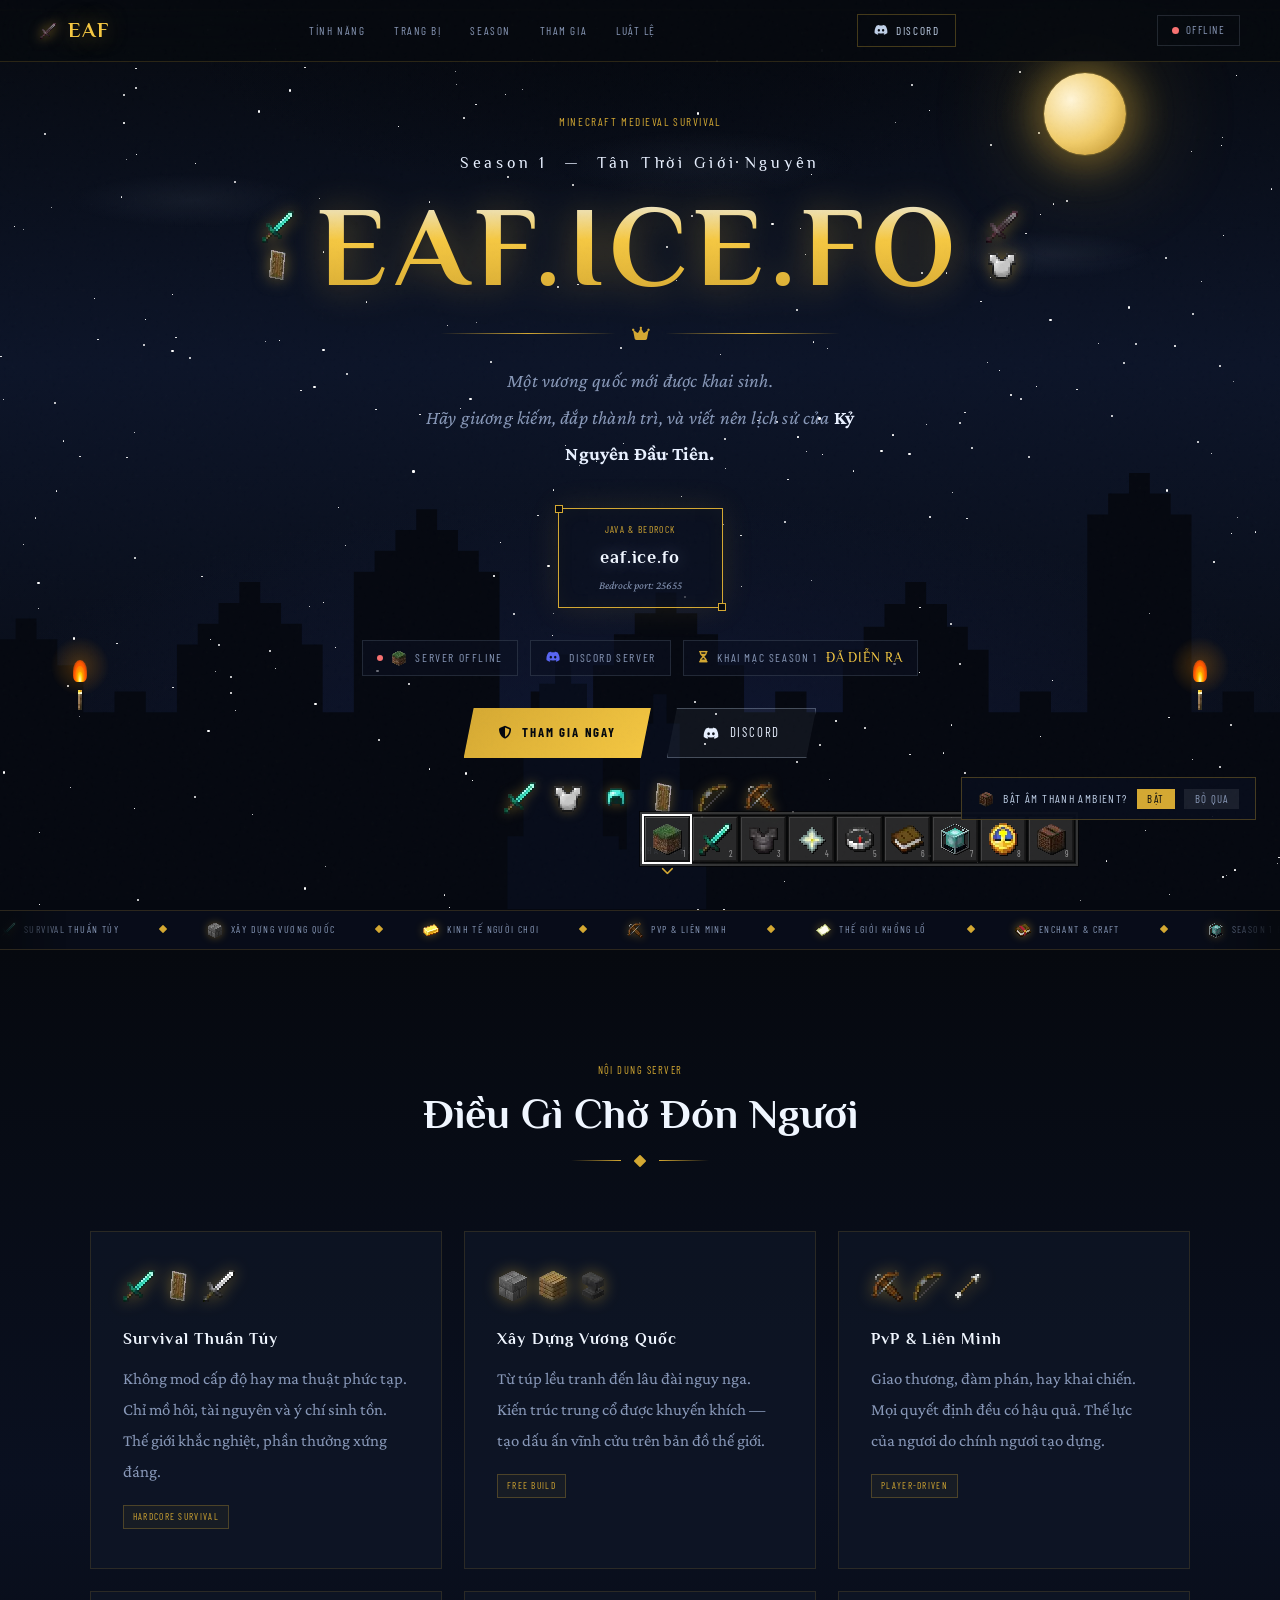
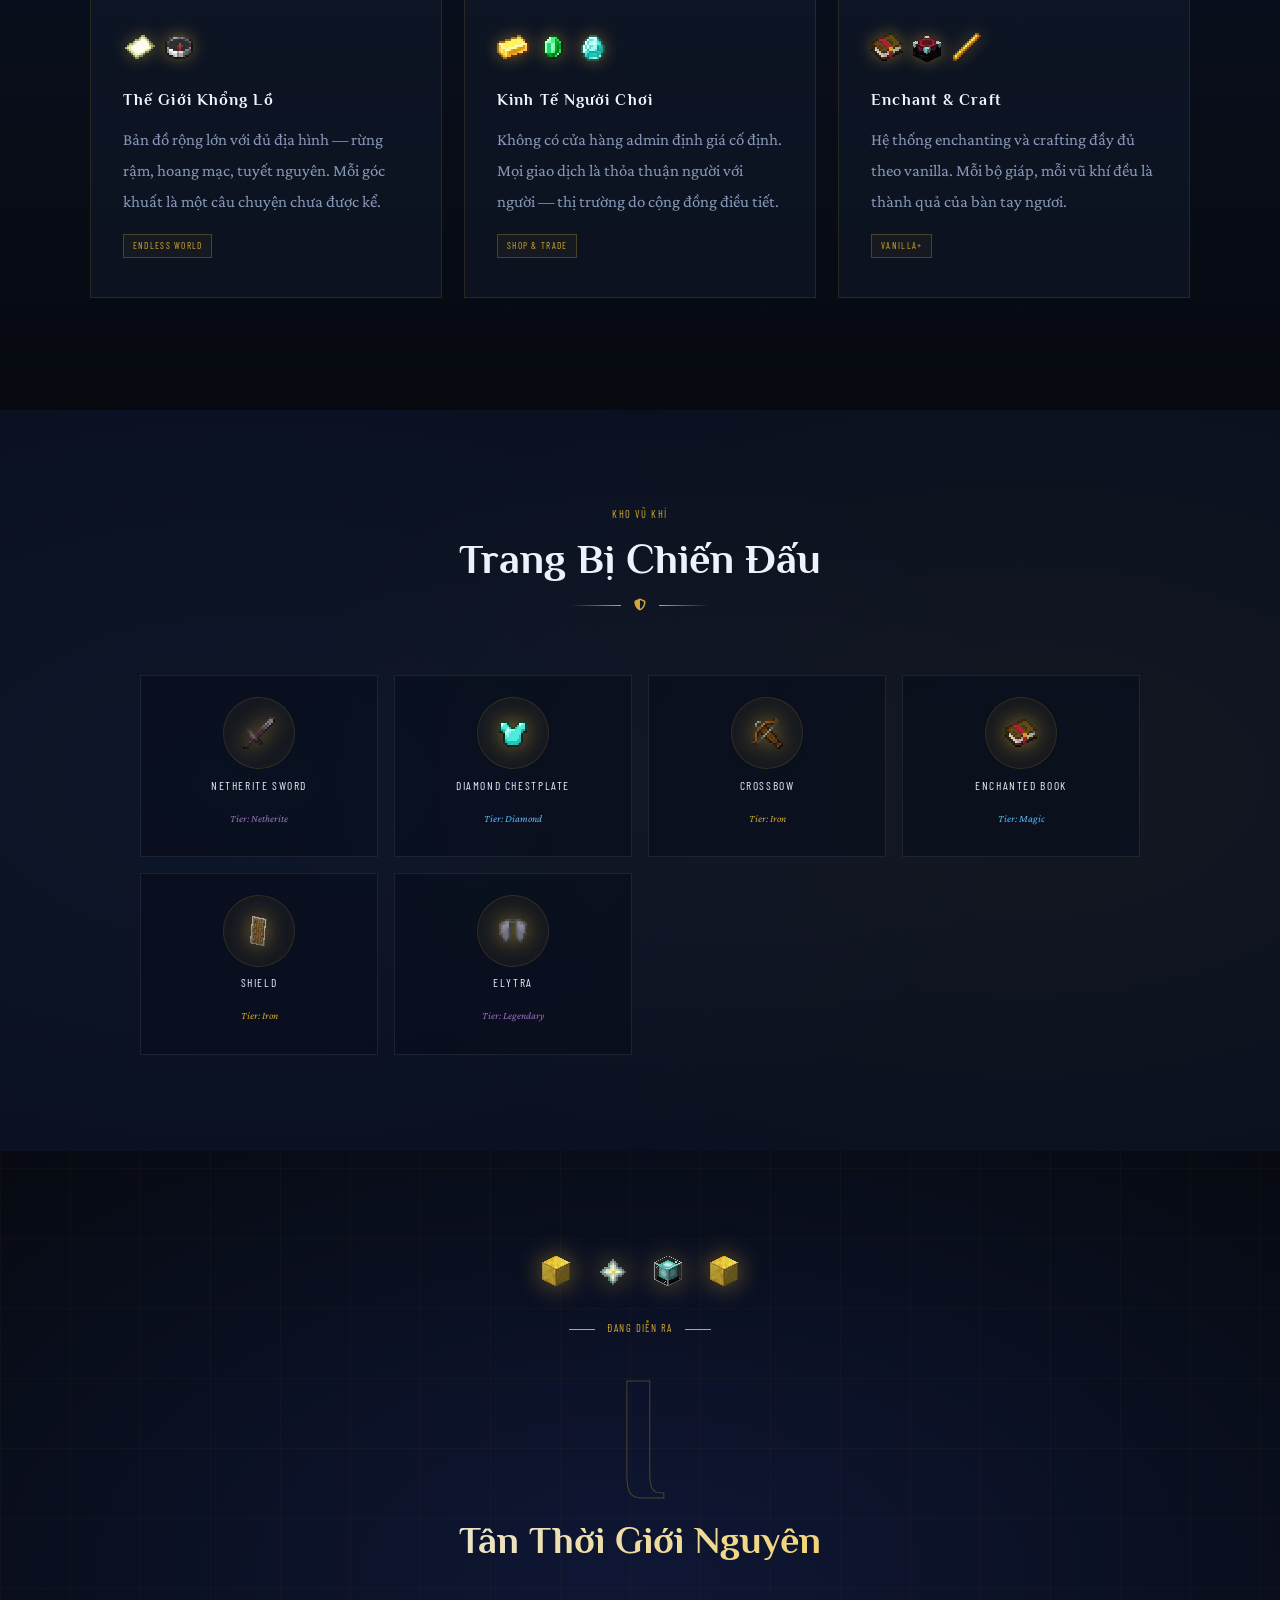
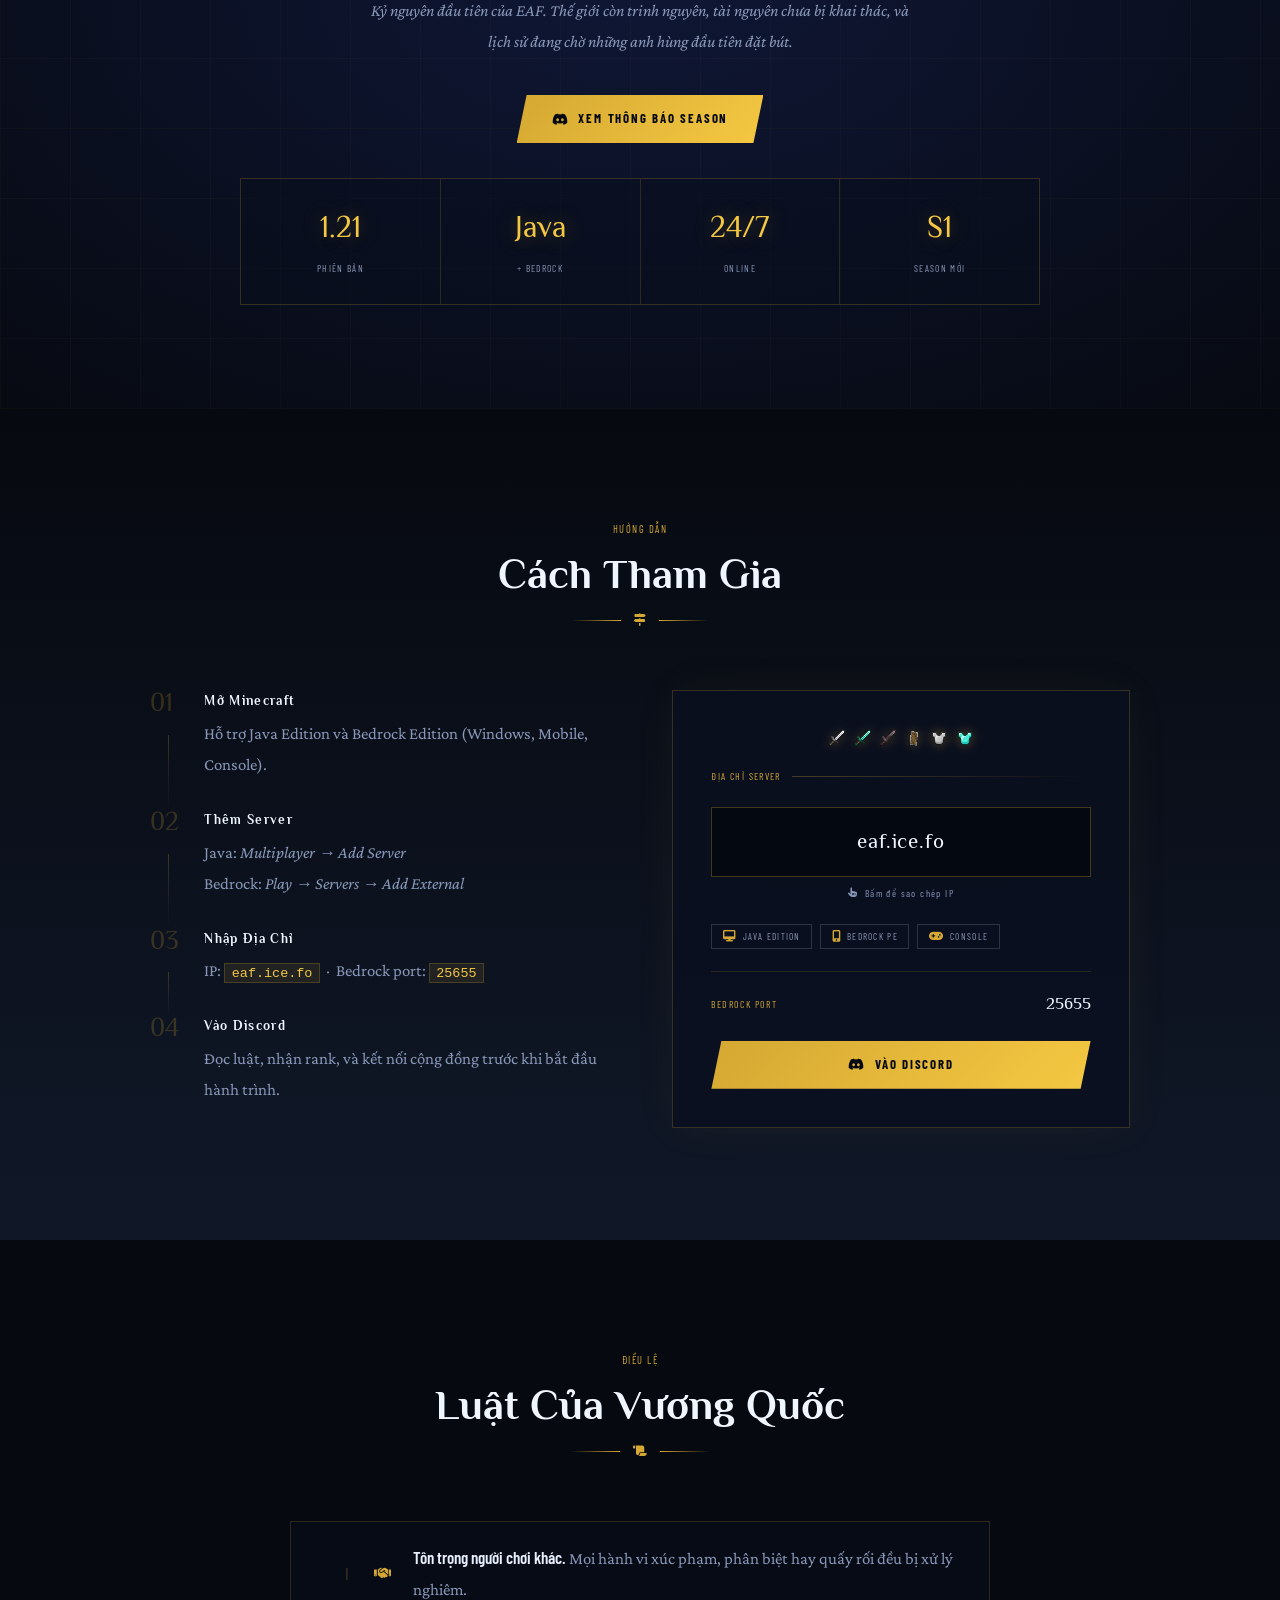
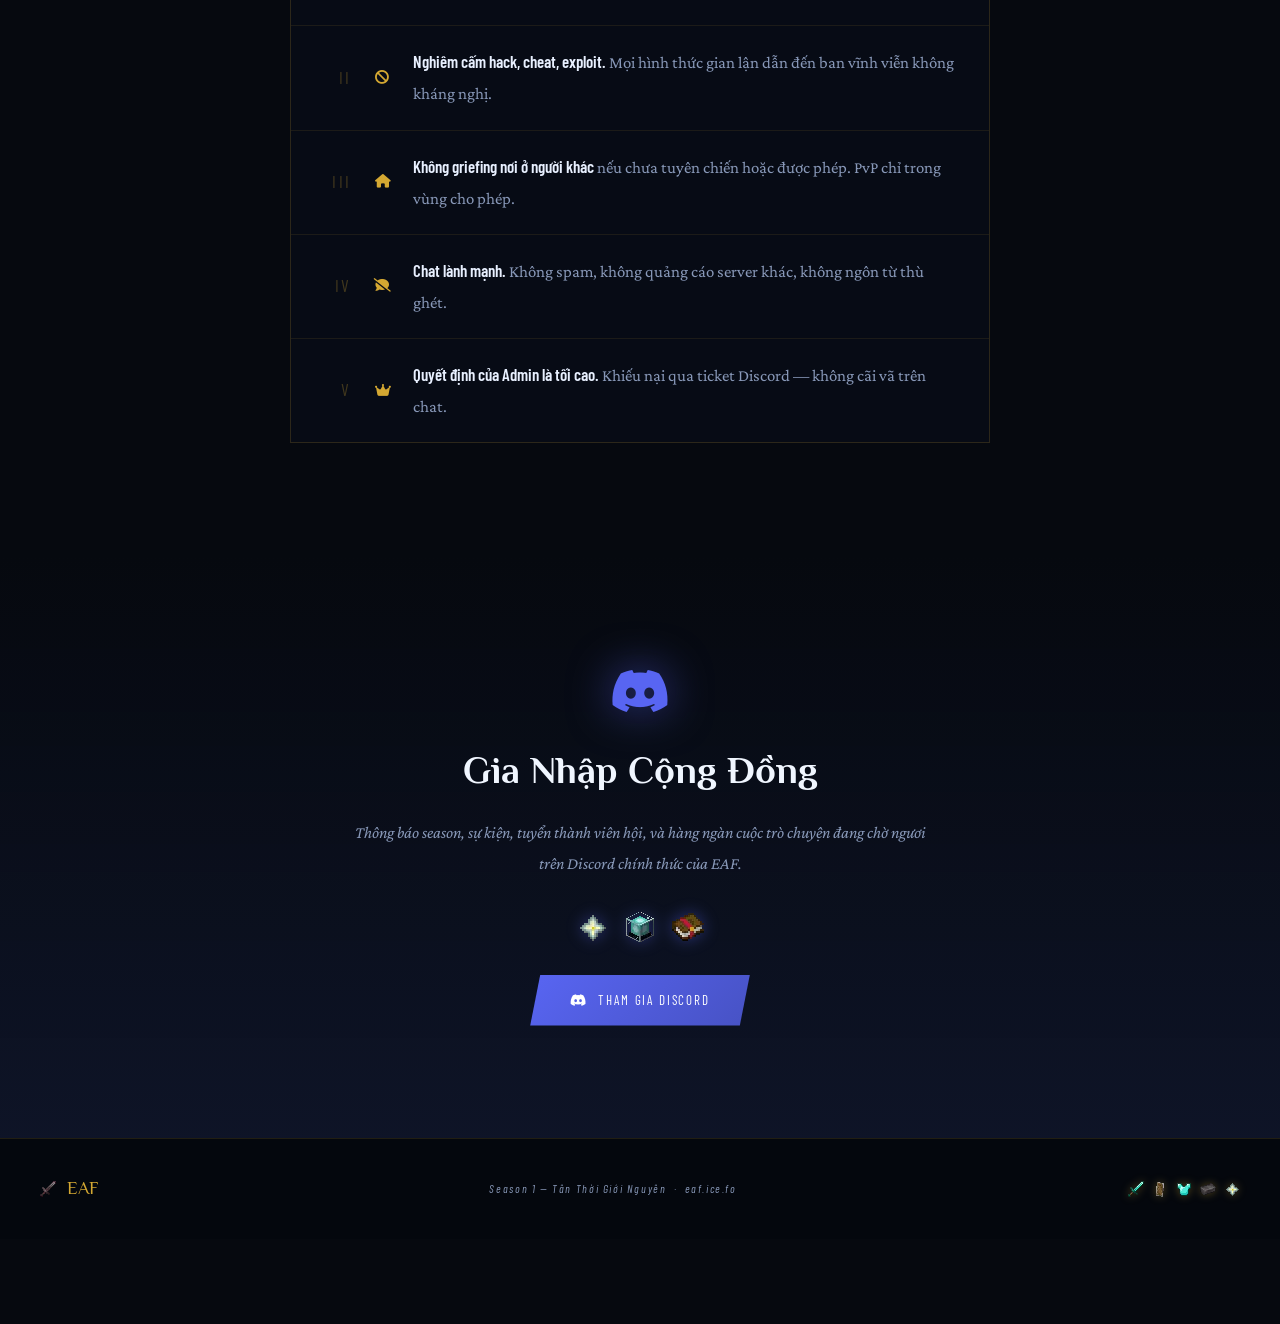
==== commit b029415f: "Add files via upload" ====
--- a/index.html
+++ b/index.html
@@ -771,11 +771,215 @@
 @keyframes fadeUp{from{opacity:0;transform:translateY(22px)}to{opacity:1;transform:none}}
 @keyframes itemFloat{0%,100%{transform:translateY(0)}50%{transform:translateY(-9px)}}
 
-@media(max-width:720px){
-  .nav-links{display:none}
-  .join-grid{grid-template-columns:1fr;gap:2.5rem}
-  .hero-item-l,.hero-item-r{display:none}
-}
+/* ════════════════════════════════════════
+   RESPONSIVE — TABLET (≤900px)
+════════════════════════════════════════ */
+@media(max-width:900px){
+  /* Nav */
+  nav{ padding:0 1.2rem; gap:.6rem; }
+  .nav-links{ display:none }
+  .nav-discord{ display:none }
+  .nav-status{ font-size:.6rem; padding:.28rem .6rem; }
+
+  /* Hero */
+  .hero-item-l,.hero-item-r{ display:none }
+  .hero-live-row{ gap:.5rem }
+  .live-pill{ font-size:.65rem; padding:.3rem .7rem; }
+
+  /* Sections */
+  .section-pad{ padding:5rem 1.2rem }
+  #features{ padding:5rem 1.2rem }
+  #arsenal { padding:4.5rem 1.2rem }
+  #season  { padding:4.5rem 1.2rem }
+  #join    { padding:5rem 1.2rem }
+  #rules   { padding:5rem 1.2rem }
+  #discord-cta{ padding:5rem 1.2rem }
+
+  /* Grids */
+  .join-grid{ grid-template-columns:1fr; gap:2.5rem }
+  .features-grid{ grid-template-columns:repeat(auto-fit,minmax(240px,1fr)); gap:1rem }
+  .arsenal-grid{ grid-template-columns:repeat(3,1fr); gap:.8rem }
+
+  /* Season stats */
+  .season-stats{ flex-wrap:wrap }
+  .stat-item{ min-width:45%; border-right:none; border-bottom:1px solid rgba(212,168,50,.18) }
+  .stat-item:nth-child(odd){ border-right:1px solid rgba(212,168,50,.18) }
+  .stat-item:last-child,.stat-item:nth-last-child(2):nth-child(odd){ border-bottom:none }
+
+  /* Footer */
+  footer{ flex-direction:column; text-align:center; padding:1.8rem 1.2rem }
+}
+
+/* ════════════════════════════════════════
+   RESPONSIVE — MOBILE (≤520px)
+════════════════════════════════════════ */
+@media(max-width:520px){
+  /* Nav — chỉ giữ logo + status */
+  nav{ height:52px; padding:0 1rem }
+  .nav-status{ display:none } /* dồn vào hero live row */
+
+  /* Hero text */
+  .hero-eyebrow{ font-size:.62rem; letter-spacing:.3em }
+  .hero-season{ font-size:.78rem }
+  .ip-badge{ padding:.6rem 1.4rem }
+  .ip-value{ font-size:.95rem }
+  .hero-icon-strip{ gap:.6rem }
+  .hero-icon-strip .icon-minecraft{ zoom:.85 }
+
+  /* Hero live pills — stack vertical on tiny screens */
+  .hero-live-row{ flex-direction:column; align-items:center; gap:.4rem }
+  .live-pill{ width:100%; max-width:260px; justify-content:center }
+
+  /* Features: 1 column */
+  .features-grid{ grid-template-columns:1fr }
+  .feature-card{ padding:1.8rem 1.4rem }
+
+  /* Arsenal: 2 col */
+  .arsenal-grid{ grid-template-columns:repeat(2,1fr); gap:.6rem }
+  .arsenal-card{ padding:1.2rem 1rem }
+
+  /* Section titles */
+  .section-title{ font-size:clamp(1.3rem,5.5vw,2rem) }
+
+  /* Season */
+  .season-deco-items .icon-minecraft{ zoom:.85 }
+  .season-number{ font-size:clamp(4rem,20vw,7rem) }
+  .season-desc{ font-size:.92rem }
+  .stat-item{ padding:1rem 1.2rem }
+  .stat-num{ font-size:1.5rem }
+
+  /* Rules */
+  .rule-row{ padding:1rem 1.2rem; gap:1rem }
+  .rules-wrap{ margin:0 }
+
+  /* Join card */
+  .join-card{ padding:1.6rem 1.2rem }
+  .join-ip-box{ font-size:1.1rem }
+
+  /* Discord CTA */
+  .discord-deco .icon-minecraft{ zoom:.85 }
+
+  /* MC Loading */
+  .mc-loading-content{ min-width:unset; width:90%; padding:2rem 1.4rem }
+  .mc-logo-eaf{ font-size:2.8rem }
+  .mc-loading-bar-wrap{ width:220px }
+
+  /* Death screen */
+  .death-content{ padding:2rem 1.2rem }
+  .death-buttons{ flex-direction:column; width:100% }
+  .death-btn{ width:100%; justify-content:center }
+
+  /* Sound notice */
+  .sound-notice{
+    bottom:4.5rem; right:.8rem; left:.8rem;
+    flex-wrap:wrap; gap:.4rem; font-size:.65rem;
+  }
+}
+
+/* ════════════════════════════════════════
+   HOTBAR — RESPONSIVE
+════════════════════════════════════════ */
+/* PC: full 9 slots, 46px */
+#hotbar{ bottom:1.2rem }
+.hotbar-slot{ width:46px; height:46px }
+
+/* Tablet */
+@media(max-width:900px){
+  .hotbar-slot{ width:40px; height:40px }
+  .hotbar-slot .icon-minecraft{ zoom:.85 }
+  /* Ẩn tooltip text trên mobile — dùng data-tip nhỏ hơn */
+  .hotbar-tooltip{ font-size:.62rem }
+  /* Đảm bảo hotbar không bị che bởi bottom bar trình duyệt */
+  #hotbar{ bottom:max(1rem, env(safe-area-inset-bottom)) }
+}
+
+/* Mobile: nhỏ hơn, ẩn weather + sound slot để gọn */
+@media(max-width:520px){
+  .hotbar-slot{ width:36px; height:36px }
+  .hotbar-slot .icon-minecraft{ zoom:.78 }
+  /* Ẩn slot 8,9 trên mobile nhỏ (weather, sound) */
+  .hotbar-weather,.hotbar-sound{ display:none }
+  #hotbar{ bottom:max(.8rem, env(safe-area-inset-bottom)) }
+  .hotbar-inner{ gap:1px }
+  /* Padding bottom cho content không bị hotbar che */
+  body{ padding-bottom:4rem }
+}
+
+/* ════════════════════════════════════════
+   TORCH — ẩn trên mobile nhỏ
+════════════════════════════════════════ */
+@media(max-width:520px){
+  .torch-wrap{ display:none }
+}
+
+/* ════════════════════════════════════════
+   MARQUEE — nhỏ hơn trên mobile
+════════════════════════════════════════ */
+@media(max-width:520px){
+  .marquee-item{ font-size:.58rem; gap:.35rem }
+  .marquee-track{ gap:1.2rem }
+  .marquee-wrap{ padding:.5rem 0 }
+}
+
+/* ════════════════════════════════════════
+   HAMBURGER MENU (mobile nav)
+════════════════════════════════════════ */
+.hamburger{
+  display:none;
+  flex-direction:column;gap:4px;
+  background:none;border:none;cursor:pointer;
+  padding:.4rem;
+}
+.hamburger span{
+  display:block;width:22px;height:2px;
+  background:var(--silver);border-radius:1px;
+  transition:all .25s ease;
+}
+.hamburger.open span:nth-child(1){ transform:translateY(6px) rotate(45deg) }
+.hamburger.open span:nth-child(2){ opacity:0; transform:scaleX(0) }
+.hamburger.open span:nth-child(3){ transform:translateY(-6px) rotate(-45deg) }
+
+@media(max-width:900px){
+  .hamburger{ display:flex }
+}
+
+/* Mobile nav drawer */
+#mobile-nav{
+  position:fixed;top:52px;left:0;right:0;
+  background:rgba(6,9,15,.97);
+  backdrop-filter:blur(20px);
+  border-bottom:1px solid rgba(212,168,50,.2);
+  z-index:999;
+  transform:translateY(-110%);
+  transition:transform .3s cubic-bezier(.4,0,.2,1);
+  padding:1rem 0;
+}
+#mobile-nav.open{ transform:translateY(0) }
+#mobile-nav a{
+  display:flex;align-items:center;gap:.75rem;
+  padding:.9rem 1.8rem;
+  font-family:'Barlow Condensed',sans-serif;font-size:.85rem;
+  letter-spacing:.2em;text-transform:uppercase;
+  text-decoration:none;color:var(--silver-dk);
+  border-bottom:1px solid rgba(212,168,50,.08);
+  transition:all .18s;
+}
+#mobile-nav a:hover{
+  color:var(--gold-bright);
+  background:rgba(212,168,50,.05);
+  padding-left:2.2rem;
+}
+#mobile-nav a i{ color:var(--gold); width:1rem; text-align:center }
+#mobile-nav .mobile-discord{
+  margin:1rem 1.8rem 0;
+  display:flex;align-items:center;justify-content:center;gap:.5rem;
+  background:#5865f2;color:#fff;padding:.75rem;
+  font-family:'Barlow Condensed',sans-serif;font-size:.8rem;
+  letter-spacing:.15em;text-transform:uppercase;
+  text-decoration:none;
+  clip-path:polygon(6px 0%,100% 0%,calc(100% - 6px) 100%,0% 100%);
+}
+
 </style>
 </head>
 <body>
@@ -796,12 +1000,28 @@
   <a href="https://discord.gg/DCnnwgF9qF" target="_blank" class="nav-discord">
     <i class="fab fa-discord"></i> Discord
   </a>
-  <!-- Server Status Widget -->
   <div class="nav-status" id="nav-status" title="Trạng thái server">
     <span class="status-dot" id="status-dot"></span>
     <span class="status-text" id="status-text">...</span>
   </div>
+  <!-- Hamburger -->
+  <button class="hamburger" id="hamburger" aria-label="Menu">
+    <span></span><span></span><span></span>
+  </button>
 </nav>
+
+<!-- MOBILE NAV DRAWER -->
+<div id="mobile-nav">
+  <a href="#hero"     onclick="closeMobileNav()"><i class="icon-minecraft icon-minecraft-sm icon-minecraft-grass-block"></i>Trang Chủ</a>
+  <a href="#features" onclick="closeMobileNav()"><i class="icon-minecraft icon-minecraft-sm icon-minecraft-diamond-sword"></i>Tính Năng</a>
+  <a href="#arsenal"  onclick="closeMobileNav()"><i class="icon-minecraft icon-minecraft-sm icon-minecraft-netherite-chestplate"></i>Trang Bị</a>
+  <a href="#season"   onclick="closeMobileNav()"><i class="icon-minecraft icon-minecraft-sm icon-minecraft-nether-star"></i>Season</a>
+  <a href="#join"     onclick="closeMobileNav()"><i class="icon-minecraft icon-minecraft-sm icon-minecraft-compass"></i>Tham Gia</a>
+  <a href="#rules"    onclick="closeMobileNav()"><i class="icon-minecraft icon-minecraft-sm icon-minecraft-book"></i>Luật Lệ</a>
+  <a href="https://discord.gg/DCnnwgF9qF" target="_blank" class="mobile-discord">
+    <i class="fab fa-discord"></i> Vào Discord
+  </a>
+</div>
 
 <!-- HERO -->
 <section id="hero">
@@ -2496,6 +2716,46 @@
   };
   img.src='[data-uri]';
 })();
+
+/* ════════════════════════════════════════
+   HAMBURGER MENU
+════════════════════════════════════════ */
+(function(){
+  const btn    = document.getElementById('hamburger');
+  const drawer = document.getElementById('mobile-nav');
+  if(!btn||!drawer) return;
+
+  btn.addEventListener('click',()=>{
+    const open = drawer.classList.toggle('open');
+    btn.classList.toggle('open', open);
+    btn.setAttribute('aria-expanded', open);
+  });
+
+  // Đóng khi click ra ngoài
+  document.addEventListener('click', e=>{
+    if(!btn.contains(e.target) && !drawer.contains(e.target)){
+      drawer.classList.remove('open');
+      btn.classList.remove('open');
+    }
+  });
+})();
+
+function closeMobileNav(){
+  document.getElementById('mobile-nav')?.classList.remove('open');
+  document.getElementById('hamburger')?.classList.remove('open');
+}
+
+/* Padding bottom cho body theo hotbar height */
+(function(){
+  function syncPadding(){
+    const hb = document.getElementById('hotbar');
+    if(!hb) return;
+    const h = hb.offsetHeight + 16;
+    document.body.style.paddingBottom = h + 'px';
+  }
+  syncPadding();
+  window.addEventListener('resize', syncPadding, {passive:true});
+})();
 </script>
 </body>
 </html>
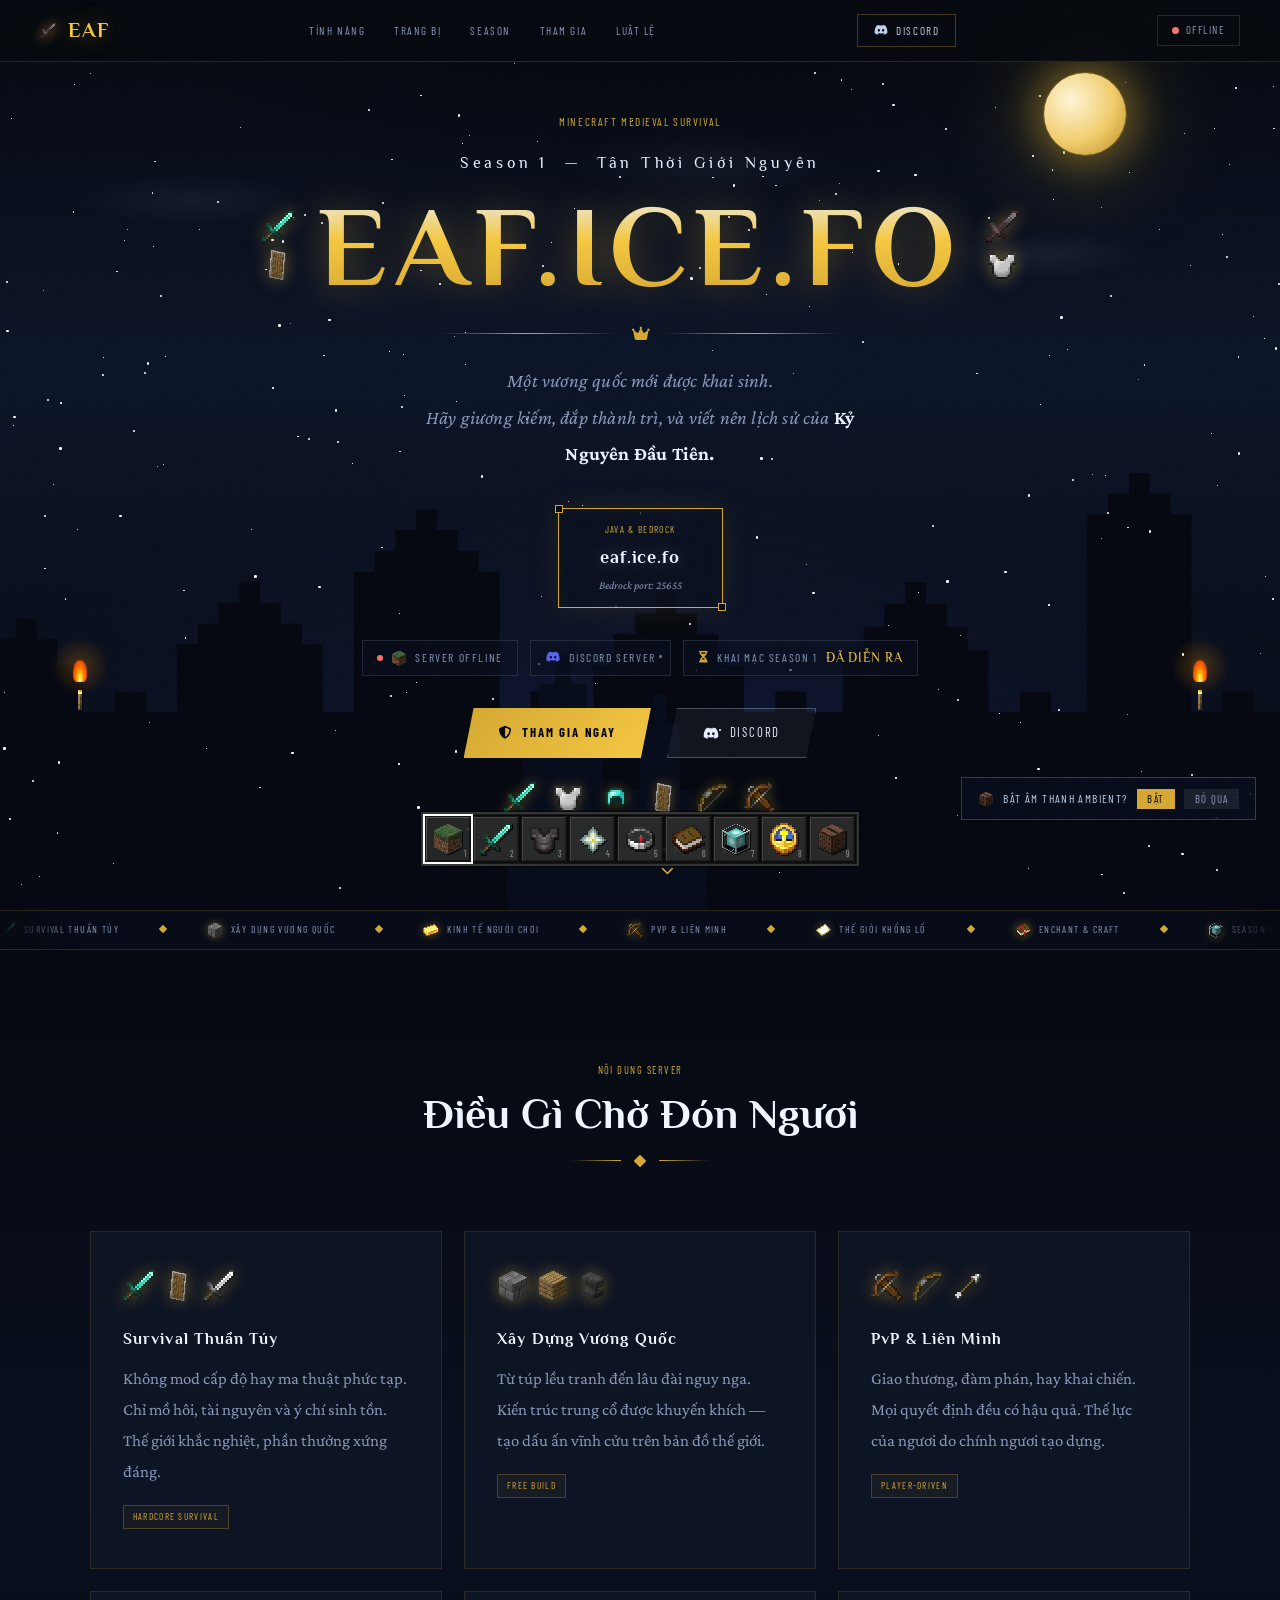
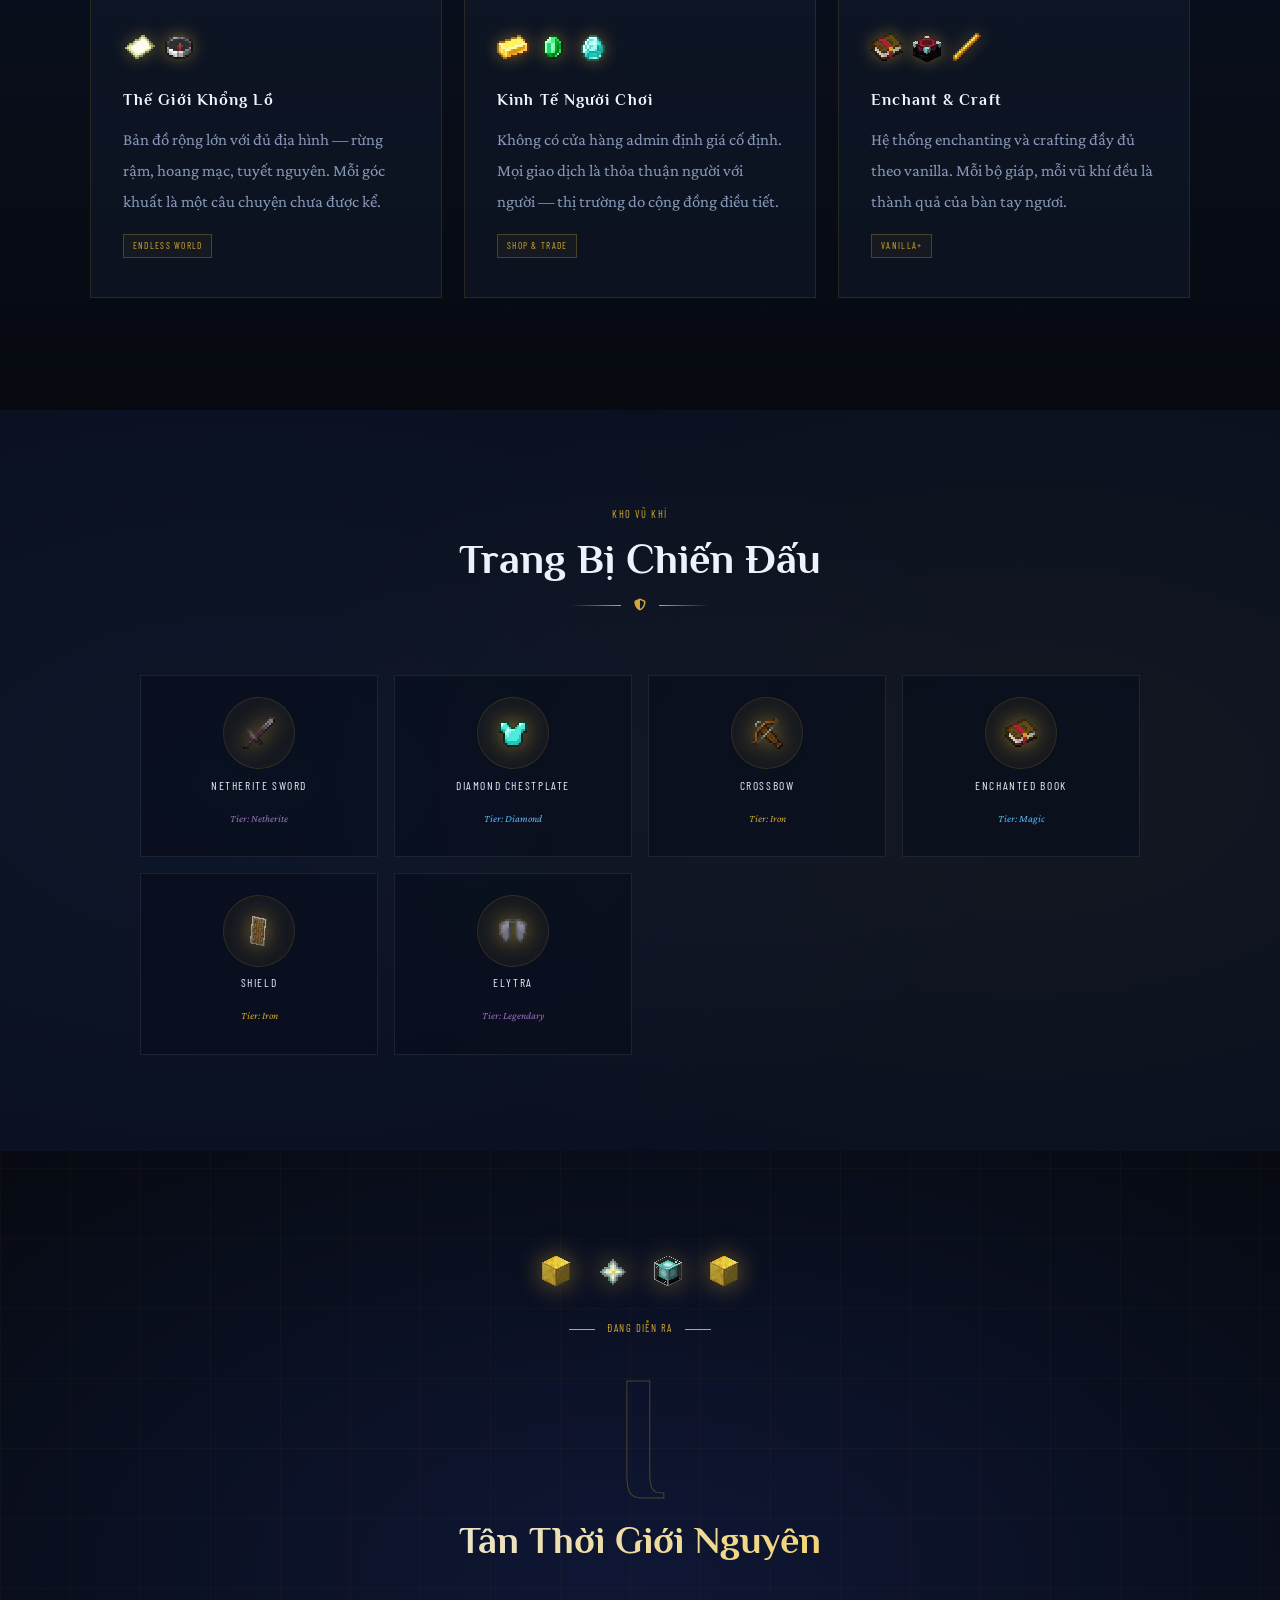
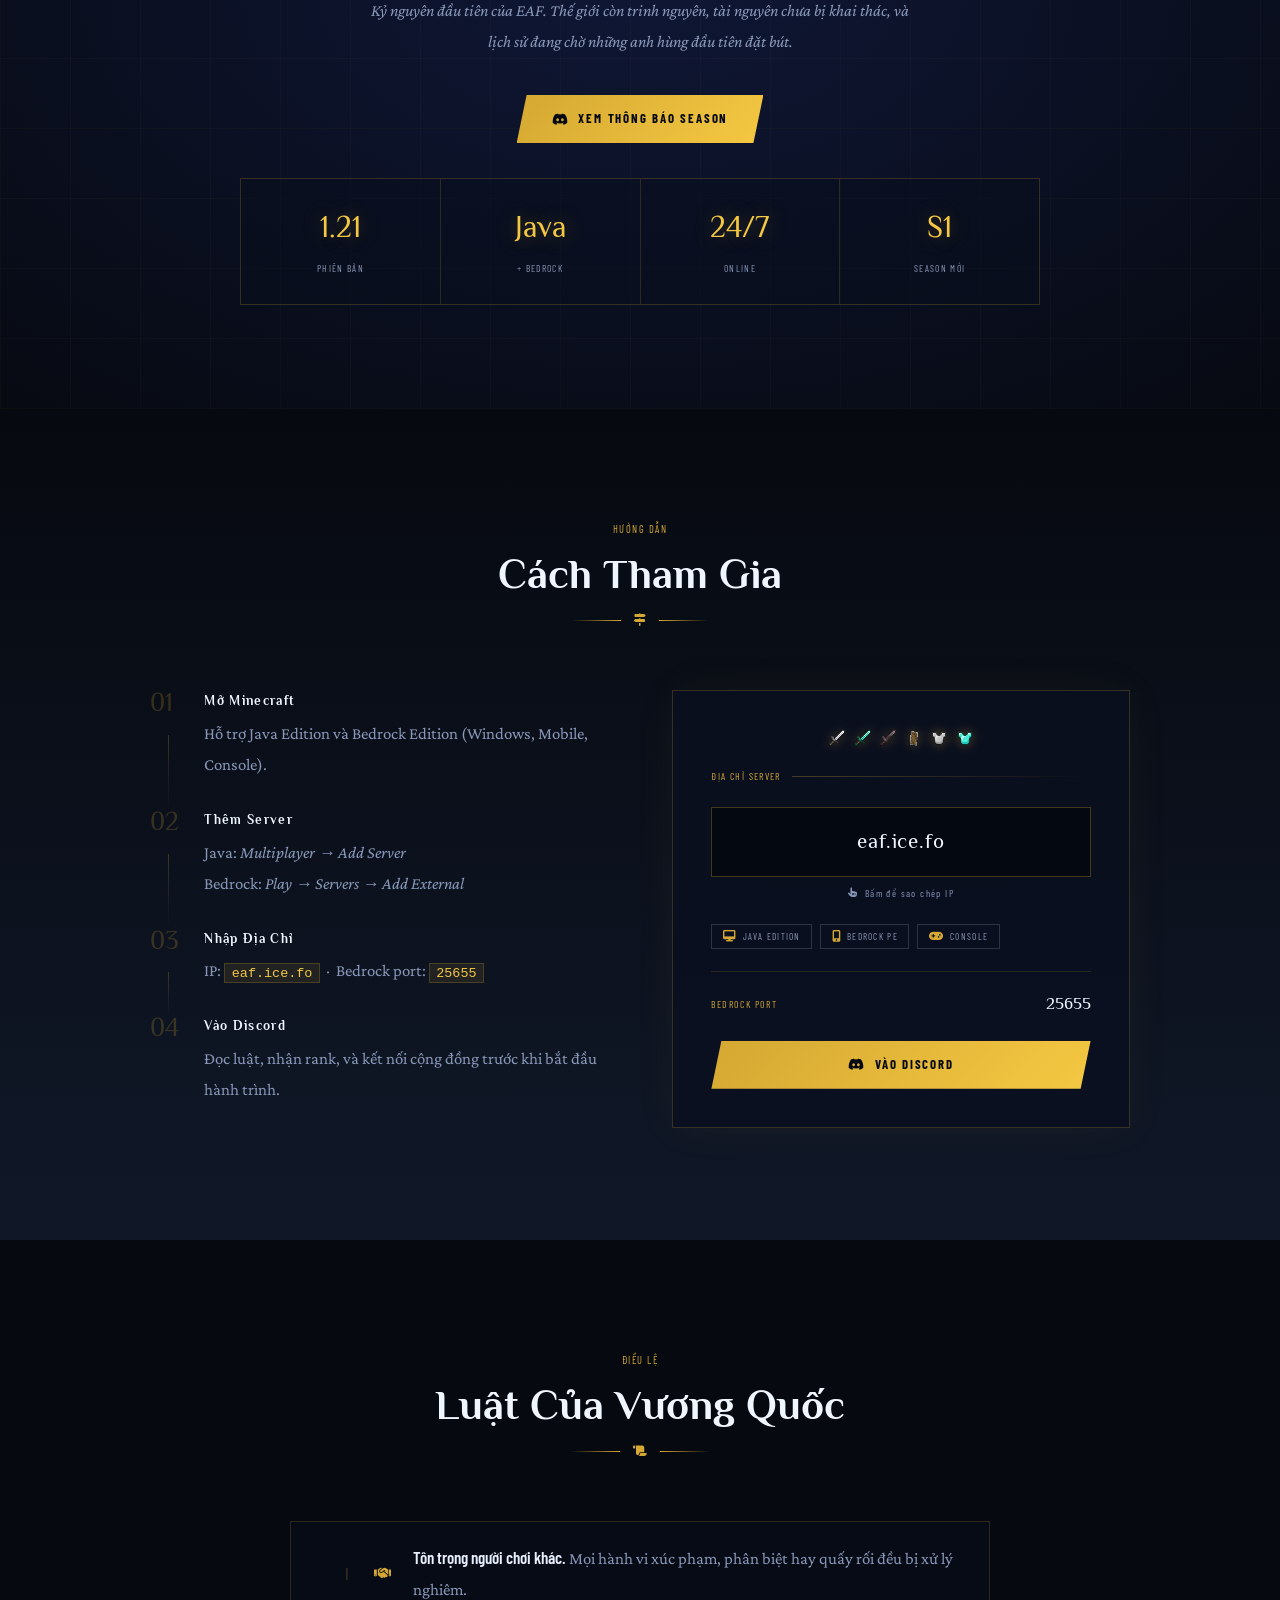
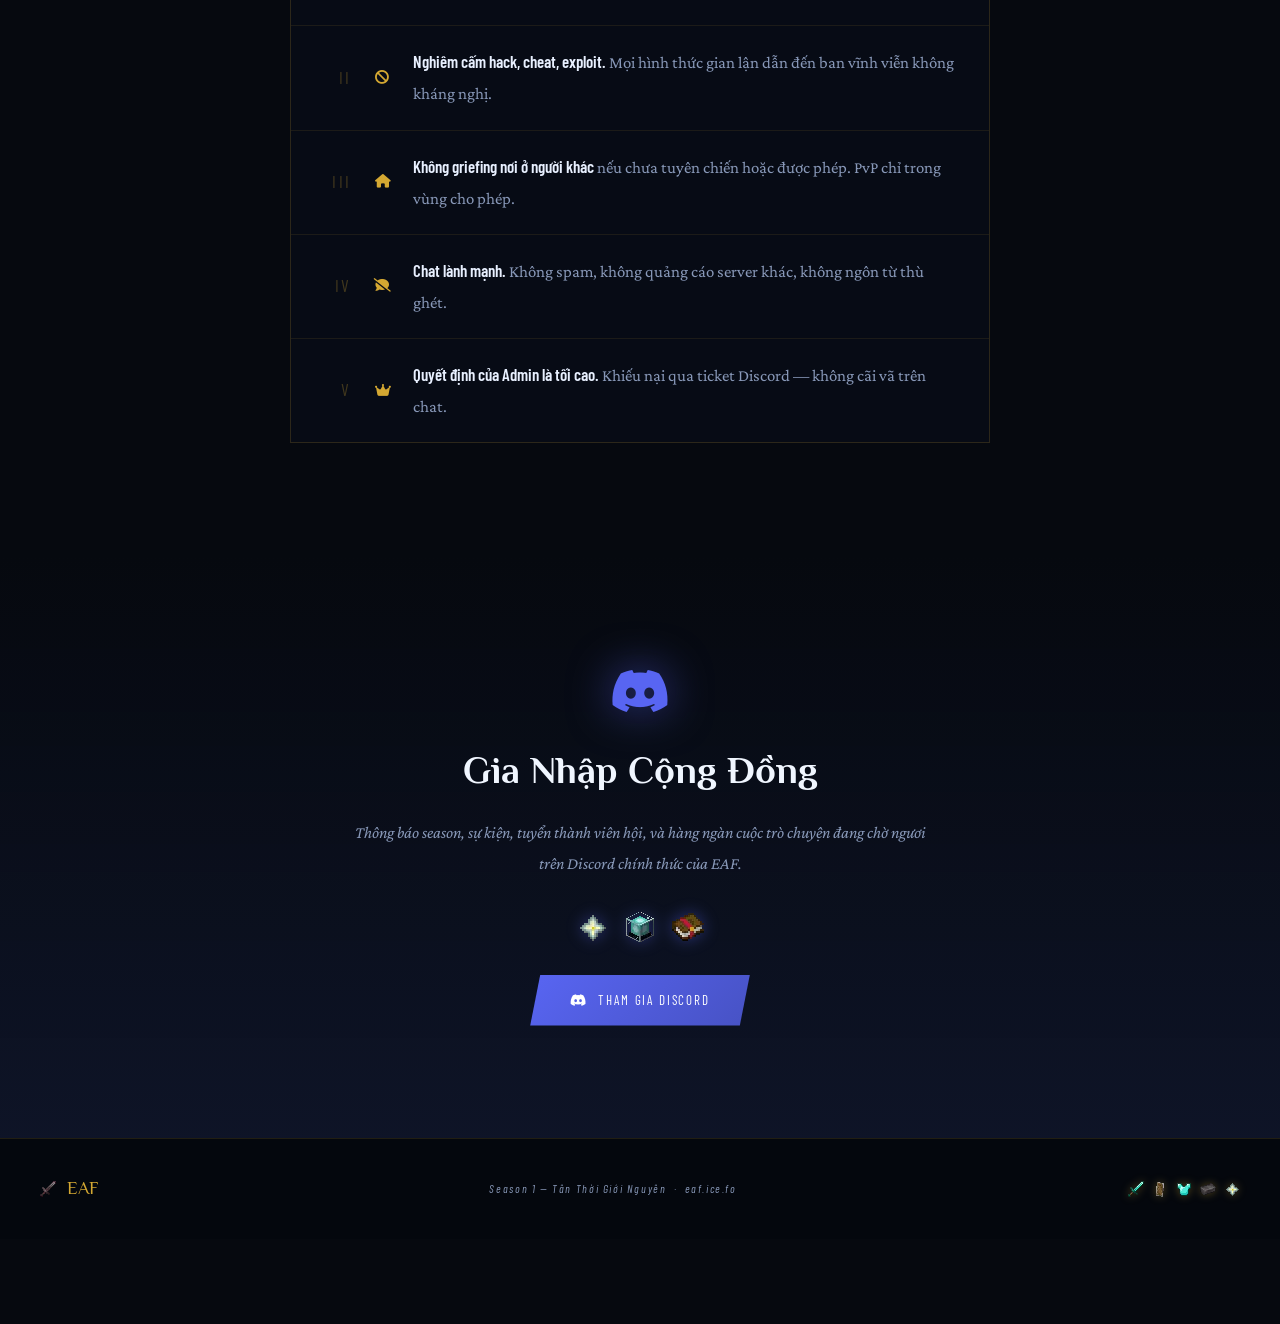
==== commit 1d7d92c7: "Add files via upload" ====
--- a/index.html
+++ b/index.html
@@ -880,28 +880,23 @@
    HOTBAR — RESPONSIVE
 ════════════════════════════════════════ */
 /* PC: full 9 slots, 46px */
-#hotbar{ bottom:1.2rem }
 .hotbar-slot{ width:46px; height:46px }
 
 /* Tablet */
 @media(max-width:900px){
   .hotbar-slot{ width:40px; height:40px }
   .hotbar-slot .icon-minecraft{ zoom:.85 }
-  /* Ẩn tooltip text trên mobile — dùng data-tip nhỏ hơn */
   .hotbar-tooltip{ font-size:.62rem }
-  /* Đảm bảo hotbar không bị che bởi bottom bar trình duyệt */
   #hotbar{ bottom:max(1rem, env(safe-area-inset-bottom)) }
 }
 
-/* Mobile: nhỏ hơn, ẩn weather + sound slot để gọn */
+/* Mobile */
 @media(max-width:520px){
   .hotbar-slot{ width:36px; height:36px }
   .hotbar-slot .icon-minecraft{ zoom:.78 }
-  /* Ẩn slot 8,9 trên mobile nhỏ (weather, sound) */
   .hotbar-weather,.hotbar-sound{ display:none }
   #hotbar{ bottom:max(.8rem, env(safe-area-inset-bottom)) }
   .hotbar-inner{ gap:1px }
-  /* Padding bottom cho content không bị hotbar che */
   body{ padding-bottom:4rem }
 }
 
@@ -2055,11 +2050,13 @@
    HOTBAR NAVIGATION
 ════════════════════════════════════════ */
 #hotbar{
-  position:fixed;bottom:1.2rem;left:50%;
-  transform:translateX(-50%);
+  position:fixed;bottom:1.2rem;
+  left:0;right:0;
+  width:100%;
+  display:flex;flex-direction:column;align-items:center;gap:.3rem;
   z-index:900;
-  display:flex;flex-direction:column;align-items:center;gap:.3rem;
   animation:fadeUp .9s ease 1.5s both;
+  pointer-events:none;
 }
 .hotbar-inner{
   display:flex;gap:2px;
@@ -2067,6 +2064,10 @@
   border:2px solid rgba(255,255,255,.18);
   padding:2px;
   box-shadow:0 0 0 1px rgba(0,0,0,.6),inset 0 0 0 1px rgba(255,255,255,.06);
+  pointer-events:all;
+  /* Đảm bảo không tràn ra ngoài viewport */
+  max-width:calc(100vw - 2rem);
+  overflow:hidden;
 }
 .hotbar-slot{
   width:46px;height:46px;
@@ -2103,6 +2104,7 @@
   padding:.25rem .7rem;border:1px solid rgba(255,255,255,.15);
   opacity:0;transition:opacity .15s;pointer-events:none;
   white-space:nowrap;
+  text-align:center;
 }
 #hotbar:hover .hotbar-tooltip{opacity:1}
 
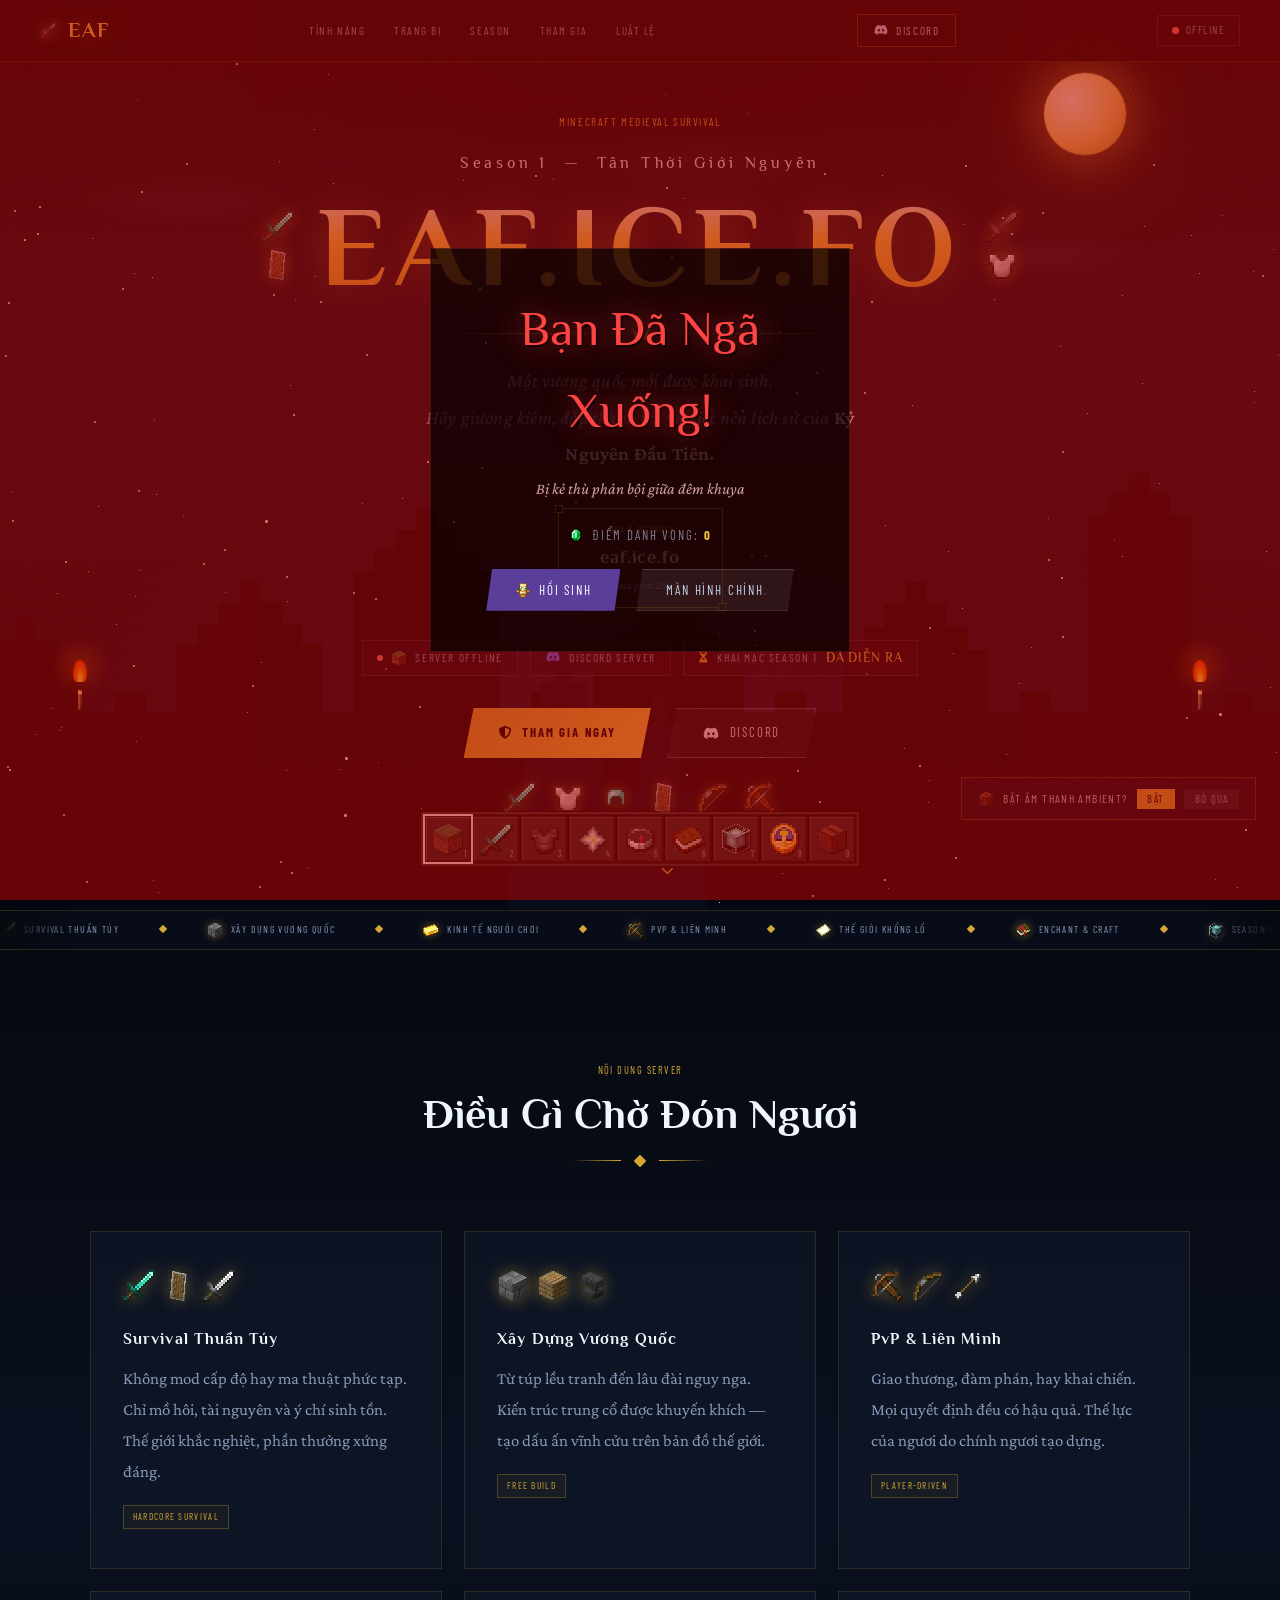
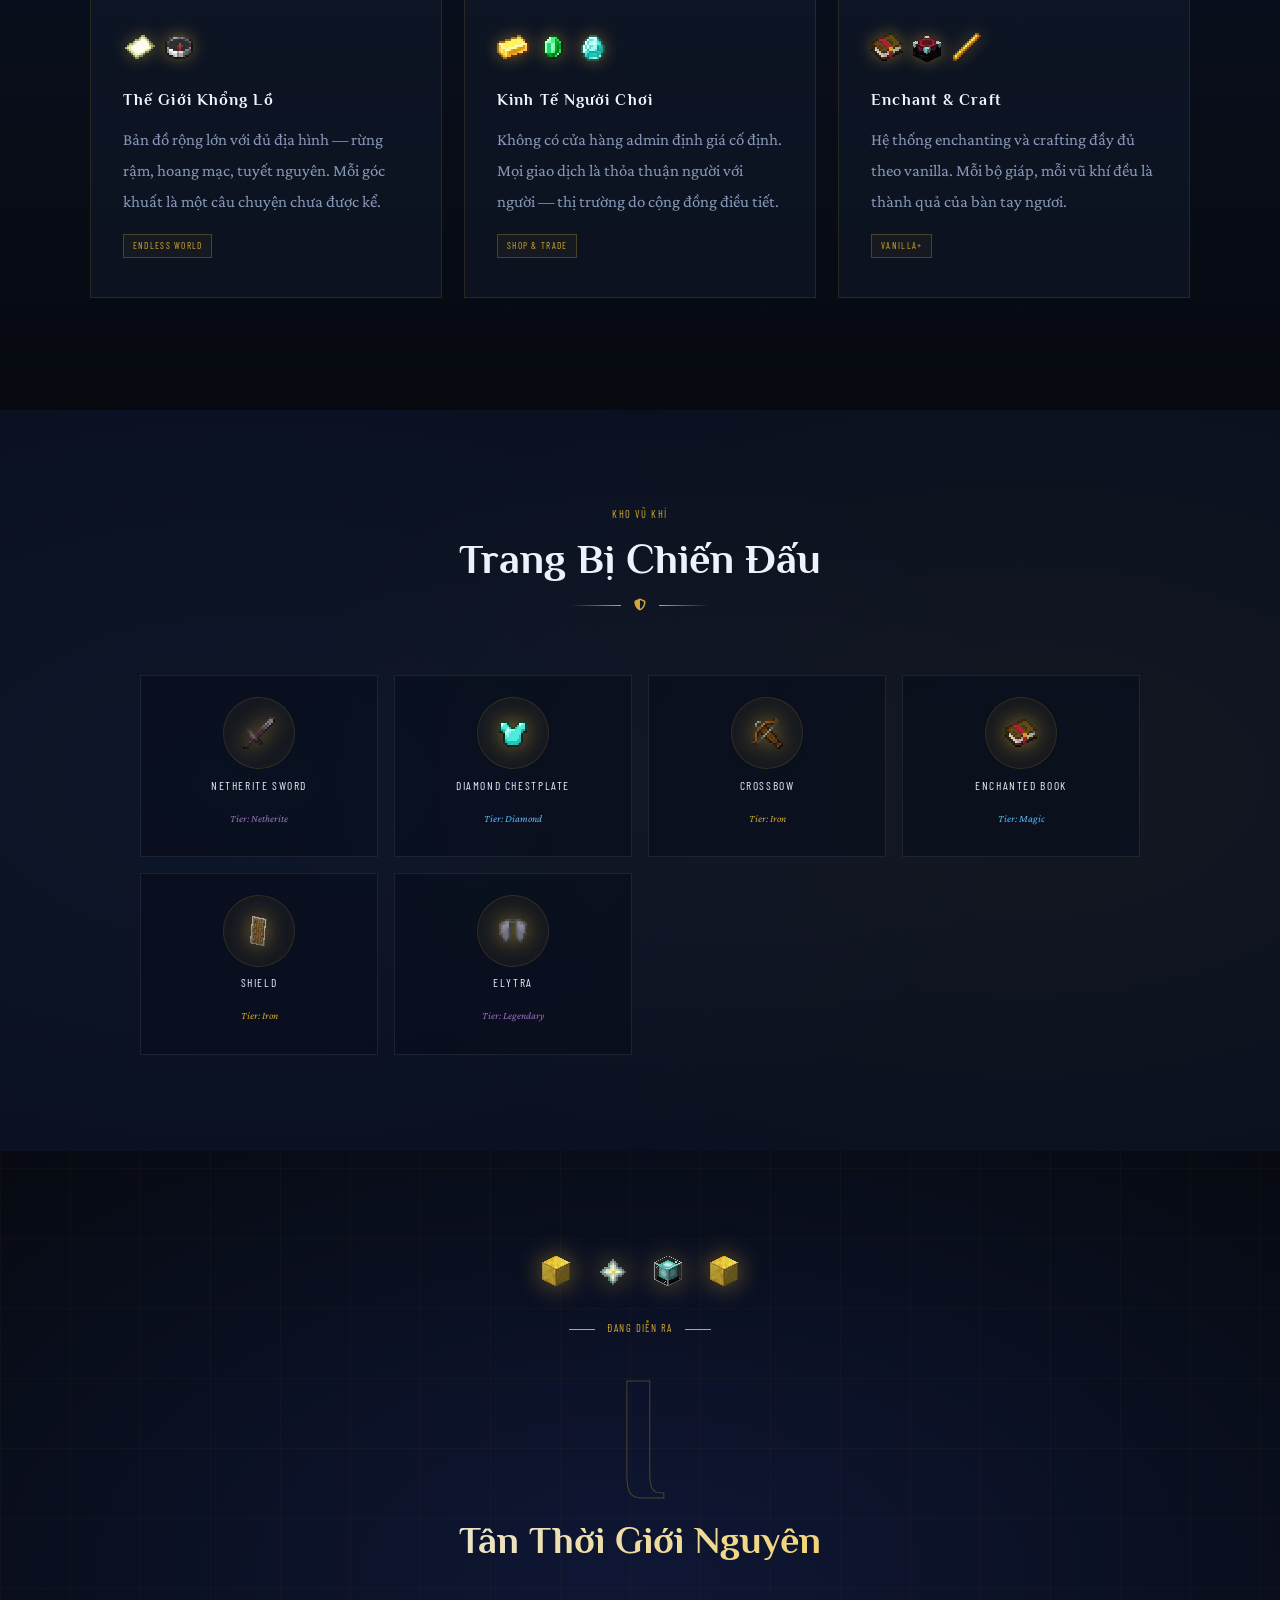
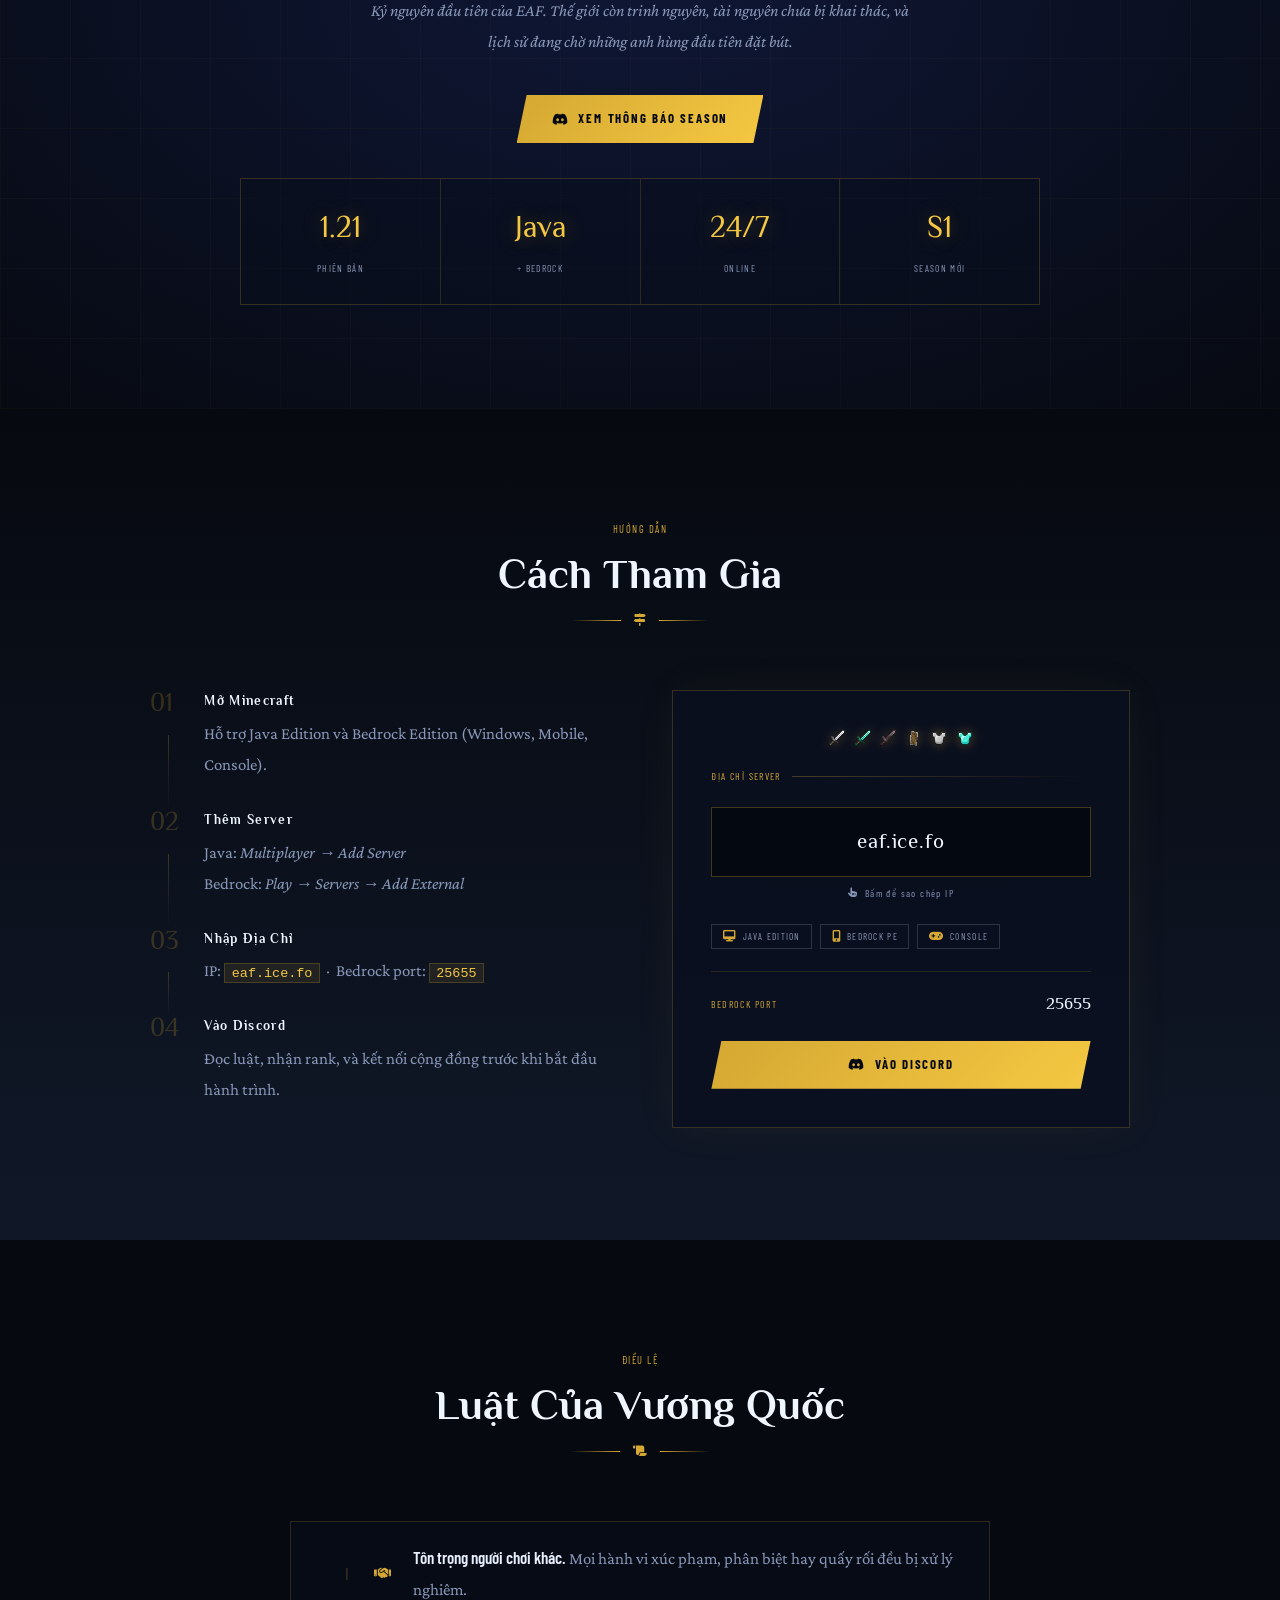
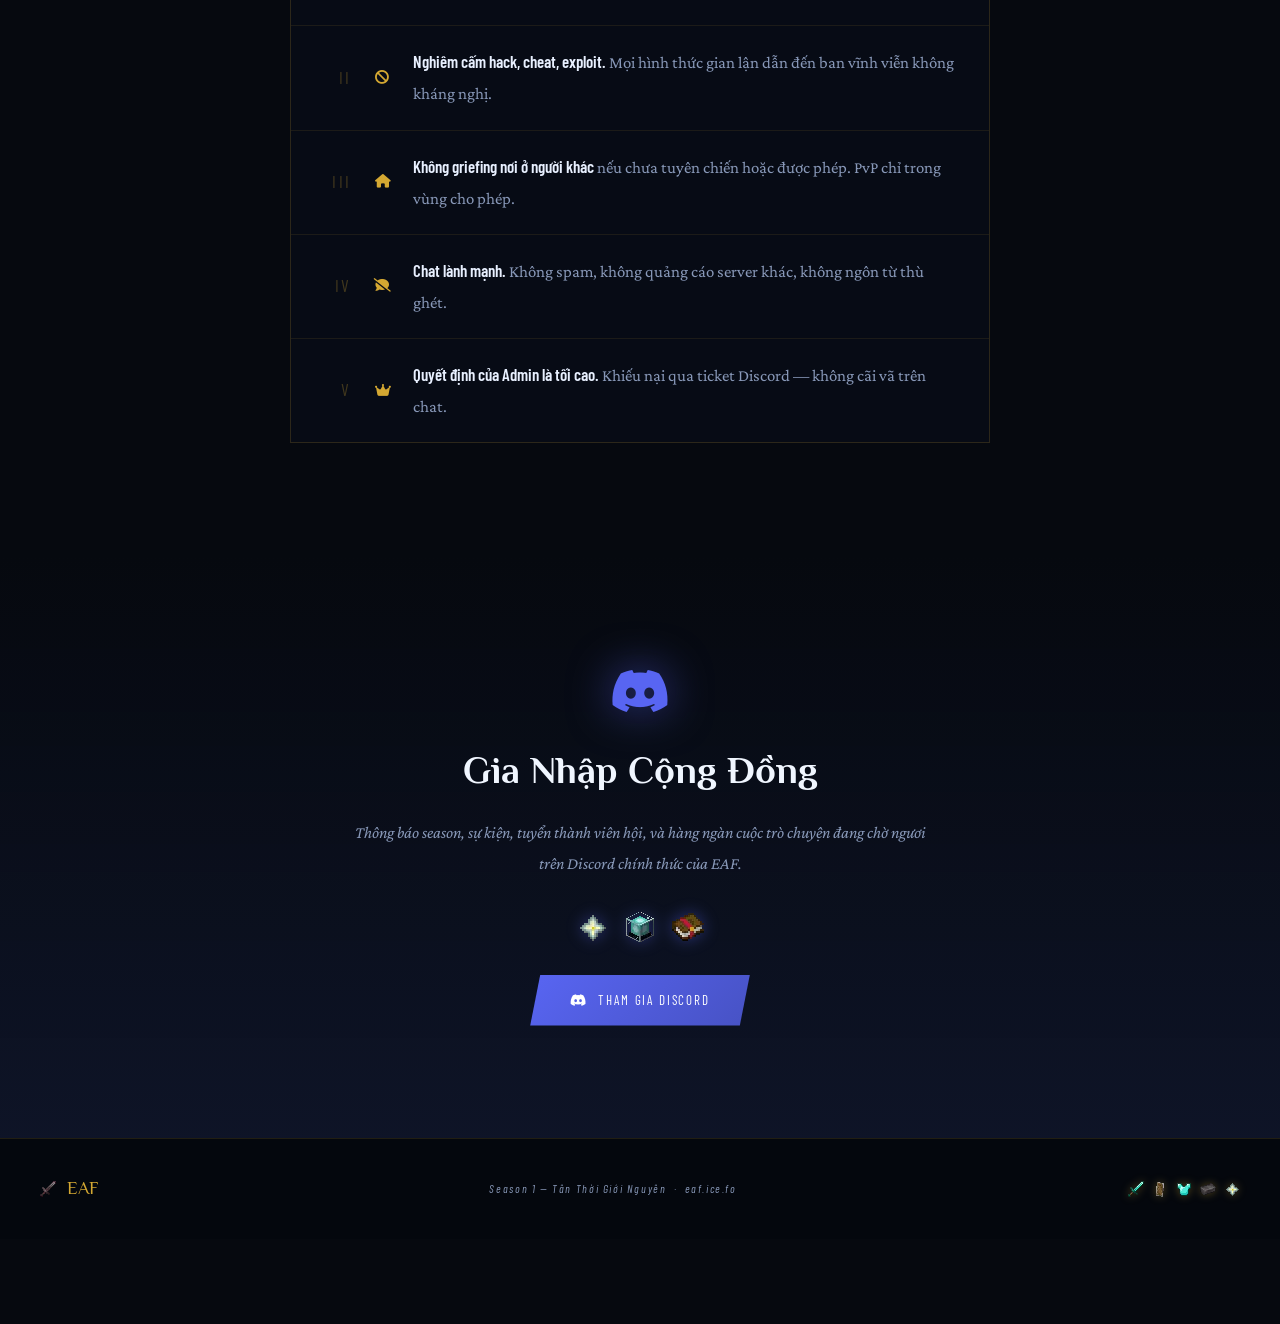
==== commit db9afcbb: "Add files via upload" ====
--- a/index.html
+++ b/index.html
@@ -178,12 +178,13 @@
   position:absolute;border-radius:50%;pointer-events:none;
   animation:floatup linear infinite;
   opacity:0;
+  will-change:transform,opacity;
 }
 @keyframes floatup{
-  0%{opacity:0;transform:translateY(0) scale(0)}
-  10%{opacity:.6}
-  90%{opacity:.3}
-  100%{opacity:0;transform:translateY(-280px) scale(1.5)}
+  0%  {opacity:0;transform:translateY(0) scale(0)}
+  10% {opacity:.5}
+  90% {opacity:.2}
+  100%{opacity:0;transform:translateY(-200px) scale(1.2)}
 }
 
 /* Hero content */
@@ -1522,7 +1523,25 @@
 </script>
 
 <style>
-/* ── FONT TUNING ── */
+/* Pause tất cả CSS animation khi tab ẩn (browser tự làm nhưng thêm cho chắc) */
+.tab-hidden * { animation-play-state: paused !important; }
+
+/* will-change cho các element animated nặng */
+.star        { will-change: opacity, transform; }
+.torch-fire span { will-change: transform; }
+#moon        { will-change: transform; }
+#para-clouds { will-change: transform; }
+#para-trees  { will-change: transform; }
+#weather-canvas { will-change: contents; }
+.cursor-trail{ will-change: opacity, transform; }
+#cursor-sword{ will-change: left, top; }
+
+/* Tắt animation tốn kém trên mobile — chỉ giữ thứ cần thiết */
+@media(max-width:520px){
+  .star        { animation-duration: 4s !important; }
+  #para-clouds { animation: none; }
+  .shooting    { display: none; }
+}
 .hero-subtitle {
   font-family: 'Crimson Pro', serif;
   font-size: clamp(1rem, 2vw, 1.2rem);
@@ -2255,20 +2274,18 @@
 
   function drawRain(){
     ctx.clearRect(0,0,W,H);
-    ctx.strokeStyle='rgba(192,208,240,VAR)';
+    // Batch tất cả drops vào 1 path duy nhất → giảm 90% draw calls
+    ctx.beginPath();
+    ctx.strokeStyle='rgba(192,210,245,.35)';
+    ctx.lineWidth=.7;
     drops.forEach(d=>{
-      ctx.globalAlpha = d.op;
-      ctx.beginPath();
       ctx.moveTo(d.x, d.y);
       ctx.lineTo(d.x-d.len*.15, d.y+d.len);
-      ctx.strokeStyle=`rgba(192,210,245,${d.op})`;
-      ctx.lineWidth=.8;
-      ctx.stroke();
       d.y += d.spd;
       d.x -= d.spd*.1;
       if(d.y>H){ d.y=-d.len; d.x=Math.random()*W; }
     });
-    ctx.globalAlpha=1;
+    ctx.stroke();
   }
 
   let thunderTimer=0;
@@ -2290,6 +2307,31 @@
     animId = requestAnimationFrame(loop);
   }
 
+  // Dừng loop khi tab ẩn, resume khi quay lại
+  document.addEventListener('visibilitychange',()=>{
+    if(document.hidden){
+      cancelAnimationFrame(animId);
+    } else if(mode!=='clear' && weatherVisible){
+      loop();
+    }
+  });
+
+  // Dừng weather canvas khi scroll khỏi hero (tiết kiệm GPU)
+  let weatherVisible = true;
+  const heroEl = document.getElementById('hero');
+  if(heroEl){
+    const wObs = new IntersectionObserver(entries=>{
+      weatherVisible = entries[0].isIntersecting;
+      if(!weatherVisible){
+        cancelAnimationFrame(animId);
+        ctx.clearRect(0,0,W,H);
+      } else if(mode!=='clear'){
+        loop();
+      }
+    },{threshold:0});
+    wObs.observe(heroEl);
+  }
+
   function setWeather(w){
     mode=w;
     cancelAnimationFrame(animId);
@@ -2298,12 +2340,12 @@
     tint.className='';
 
     if(w==='rain'){
-      initDrops(180);
+      initDrops(80);
       canvas.classList.add('raining');
       tint.classList.add('rain');
       loop();
     } else if(w==='thunder'){
-      initDrops(260);
+      initDrops(120);
       canvas.classList.add('thundering');
       tint.classList.add('thunder');
       thunderTimer=80;
@@ -2451,23 +2493,39 @@
 
 <script>
 /* ════════════════════════════════════════
+   TAB VISIBILITY — pause everything khi ẩn
+════════════════════════════════════════ */
+(function(){
+  document.addEventListener('visibilitychange',()=>{
+    document.documentElement.classList.toggle('tab-hidden', document.hidden);
+  });
+})();
+
+/* ════════════════════════════════════════
    STARS + SHOOTING STARS
 ════════════════════════════════════════ */
 (function(){
   const c=document.getElementById('stars');
-  for(let i=0;i<140;i++){
+  // PC: 80 sao, Mobile: 40 sao
+  const count = window.innerWidth < 520 ? 40 : 80;
+  const frag = document.createDocumentFragment(); // batch DOM insert
+  for(let i=0;i<count;i++){
     const s=document.createElement('div');
     s.className='star';
-    const sz=Math.random()*2.2+.4;
-    s.style.cssText=`left:${Math.random()*100}%;top:${Math.random()*100}%;width:${sz}px;height:${sz}px;--d:${(Math.random()*3+2).toFixed(1)}s;--delay:-${(Math.random()*6).toFixed(1)}s;--op:${(Math.random()*.5+.15).toFixed(2)}`;
-    c.appendChild(s);
-  }
-  for(let i=0;i<3;i++){
-    const s=document.createElement('div');
-    s.className='shooting';
-    s.style.cssText=`top:${Math.random()*35+5}%;left:${Math.random()*25}%;--delay:-${(Math.random()*7).toFixed(1)}s`;
-    c.appendChild(s);
-  }
+    const sz=Math.random()*2+.4;
+    s.style.cssText=`left:${Math.random()*100}%;top:${Math.random()*100}%;width:${sz}px;height:${sz}px;--d:${(Math.random()*3+2).toFixed(1)}s;--delay:-${(Math.random()*6).toFixed(1)}s;--op:${(Math.random()*.4+.15).toFixed(2)}`;
+    frag.appendChild(s);
+  }
+  // Shooting stars chỉ trên PC
+  if(window.innerWidth >= 900){
+    for(let i=0;i<2;i++){
+      const s=document.createElement('div');
+      s.className='shooting';
+      s.style.cssText=`top:${Math.random()*35+5}%;left:${Math.random()*25}%;--delay:-${(Math.random()*7).toFixed(1)}s`;
+      frag.appendChild(s);
+    }
+  }
+  c.appendChild(frag);
 })();
 
 /* ════════════════════════════════════════
@@ -2475,60 +2533,128 @@
 ════════════════════════════════════════ */
 (function(){
   const hero=document.getElementById('hero');
-  for(let i=0;i<22;i++){
+  for(let i=0;i<10;i++){
     const p=document.createElement('div');
     p.className='particle';
-    const sz=Math.random()*3+1;
-    p.style.cssText=`left:${Math.random()*100}%;bottom:${Math.random()*35}%;width:${sz}px;height:${sz}px;background:${Math.random()>.5?'rgba(212,168,50,.7)':'rgba(192,208,232,.45)'};animation-duration:${(Math.random()*6+4).toFixed(1)}s;animation-delay:-${(Math.random()*8).toFixed(1)}s`;
+    const sz=Math.random()*2.5+1;
+    p.style.cssText=`left:${Math.random()*100}%;bottom:${Math.random()*35}%;width:${sz}px;height:${sz}px;background:${Math.random()>.5?'rgba(212,168,50,.6)':'rgba(192,208,232,.4)'};animation-duration:${(Math.random()*5+4).toFixed(1)}s;animation-delay:-${(Math.random()*8).toFixed(1)}s;will-change:transform,opacity`;
     hero.appendChild(p);
   }
 })();
 
 /* ════════════════════════════════════════
-   EMBER PARTICLES (torch fire)
+   EMBER PARTICLES — canvas-based, không tạo DOM
 ════════════════════════════════════════ */
 (function(){
   const torches = document.querySelectorAll('.torch-wrap');
+  if(!torches.length) return;
+
+  // Dùng canvas riêng cho ember, không đụng weather canvas
+  const ec = document.createElement('canvas');
+  ec.style.cssText='position:fixed;inset:0;pointer-events:none;z-index:3;';
+  ec.width=window.innerWidth; ec.height=window.innerHeight;
+  document.body.appendChild(ec);
+  const ectx = ec.getContext('2d');
+  window.addEventListener('resize',()=>{ ec.width=window.innerWidth; ec.height=window.innerHeight; },{passive:true});
+
+  // Lấy vị trí torch
+  function getTorchPos(torch){
+    const r = torch.getBoundingClientRect();
+    return { x: r.left + r.width/2, y: r.top + r.height*.3 };
+  }
+
+  // Object pool — tối đa 30 embers tổng, không tạo DOM
+  const embers = [];
+  const MAX = 30;
+
   function spawnEmber(torch){
-    const e = document.createElement('div');
-    e.className = 'ember';
-    const dx = (Math.random()-0.5)*40;
-    const dy = -(Math.random()*60+30);
-    const dur = (Math.random()*1+0.6).toFixed(2);
-    e.style.cssText = `left:50%;top:0;--ex:${dx}px;--ey:${dy}px;animation-duration:${dur}s;background:hsl(${Math.random()*30+20},100%,${Math.random()*30+50}%)`;
-    torch.appendChild(e);
-    setTimeout(()=>e.remove(), parseFloat(dur)*1000);
-  }
-  torches.forEach(t=>{
-    setInterval(()=>spawnEmber(t), 180);
-  });
+    if(embers.length >= MAX) return;
+    const pos = getTorchPos(torch);
+    embers.push({
+      x: pos.x, y: pos.y,
+      vx: (Math.random()-.5)*1.2,
+      vy: -(Math.random()*1.5+.8),
+      life: 1, decay: Math.random()*.02+.015,
+      r: Math.random()*2+1,
+      hue: Math.random()*30+20
+    });
+  }
+
+  function tickEmbers(){
+    ectx.clearRect(0,0,ec.width,ec.height);
+    for(let i=embers.length-1;i>=0;i--){
+      const e=embers[i];
+      e.life -= e.decay;
+      if(e.life<=0){ embers.splice(i,1); continue; }
+      e.x+=e.vx; e.y+=e.vy;
+      e.vy+=.04; // gravity nhẹ
+      ectx.globalAlpha=e.life*.8;
+      ectx.fillStyle=`hsl(${e.hue},100%,60%)`;
+      ectx.beginPath();
+      ectx.arc(e.x,e.y,e.r,0,Math.PI*2);
+      ectx.fill();
+    }
+    ectx.globalAlpha=1;
+    requestAnimationFrame(tickEmbers);
+  }
+  tickEmbers();
+
+  // Spawn thưa hơn — 400ms thay vì 180ms
+  let idx=0;
+  const torchArr=[...torches];
+  setInterval(()=>{
+    spawnEmber(torchArr[idx%torchArr.length]);
+    idx++;
+  }, 400);
 })();
 
 /* ════════════════════════════════════════
-   CUSTOM SWORD CURSOR + TRAIL
+   CUSTOM SWORD CURSOR + TRAIL (tối ưu)
 ════════════════════════════════════════ */
 (function(){
   const cursor = document.getElementById('cursor-sword');
   if(!cursor) return;
-  let mx=0, my=0;
+
+  // Dùng rAF để update cursor — không update mỗi event
+  let mx=0, my=0, rafPending=false;
+
+  function updateCursor(){
+    cursor.style.left = mx+'px';
+    cursor.style.top  = my+'px';
+    rafPending=false;
+  }
+
+  // Trail: pool 8 dots tái sử dụng, không tạo DOM mới
+  const TRAIL_SIZE=8;
+  const pool=[];
+  for(let i=0;i<TRAIL_SIZE;i++){
+    const d=document.createElement('div');
+    d.className='cursor-trail';
+    d.style.display='none';
+    document.body.appendChild(d);
+    pool.push({el:d, free:true});
+  }
+
+  let lastTrail=0;
+  function spawnTrail(x,y){
+    const now=Date.now();
+    if(now-lastTrail<50) return; // tối đa 20 trail/giây
+    lastTrail=now;
+    const slot=pool.find(p=>p.free);
+    if(!slot) return;
+    slot.free=false;
+    slot.el.style.cssText=`display:block;left:${x}px;top:${y}px;animation:trailFade .4s ease forwards`;
+    setTimeout(()=>{ slot.el.style.display='none'; slot.free=true; },420);
+  }
 
   document.addEventListener('mousemove', e=>{
     mx=e.clientX; my=e.clientY;
-    cursor.style.left = mx+'px';
-    cursor.style.top  = my+'px';
-
-    // trail dot
-    const t = document.createElement('div');
-    t.className = 'cursor-trail';
-    t.style.cssText = `left:${mx}px;top:${my}px`;
-    document.body.appendChild(t);
-    setTimeout(()=>t.remove(), 500);
+    if(!rafPending){ rafPending=true; requestAnimationFrame(updateCursor); }
+    spawnTrail(mx,my);
   });
 
   document.addEventListener('mousedown', ()=>cursor.classList.add('clicking'));
   document.addEventListener('mouseup',   ()=>cursor.classList.remove('clicking'));
-
-  // hide cursor when leaving window
   document.addEventListener('mouseleave',()=>{ cursor.style.opacity='0'; });
   document.addEventListener('mouseenter',()=>{ cursor.style.opacity='1'; });
 })();
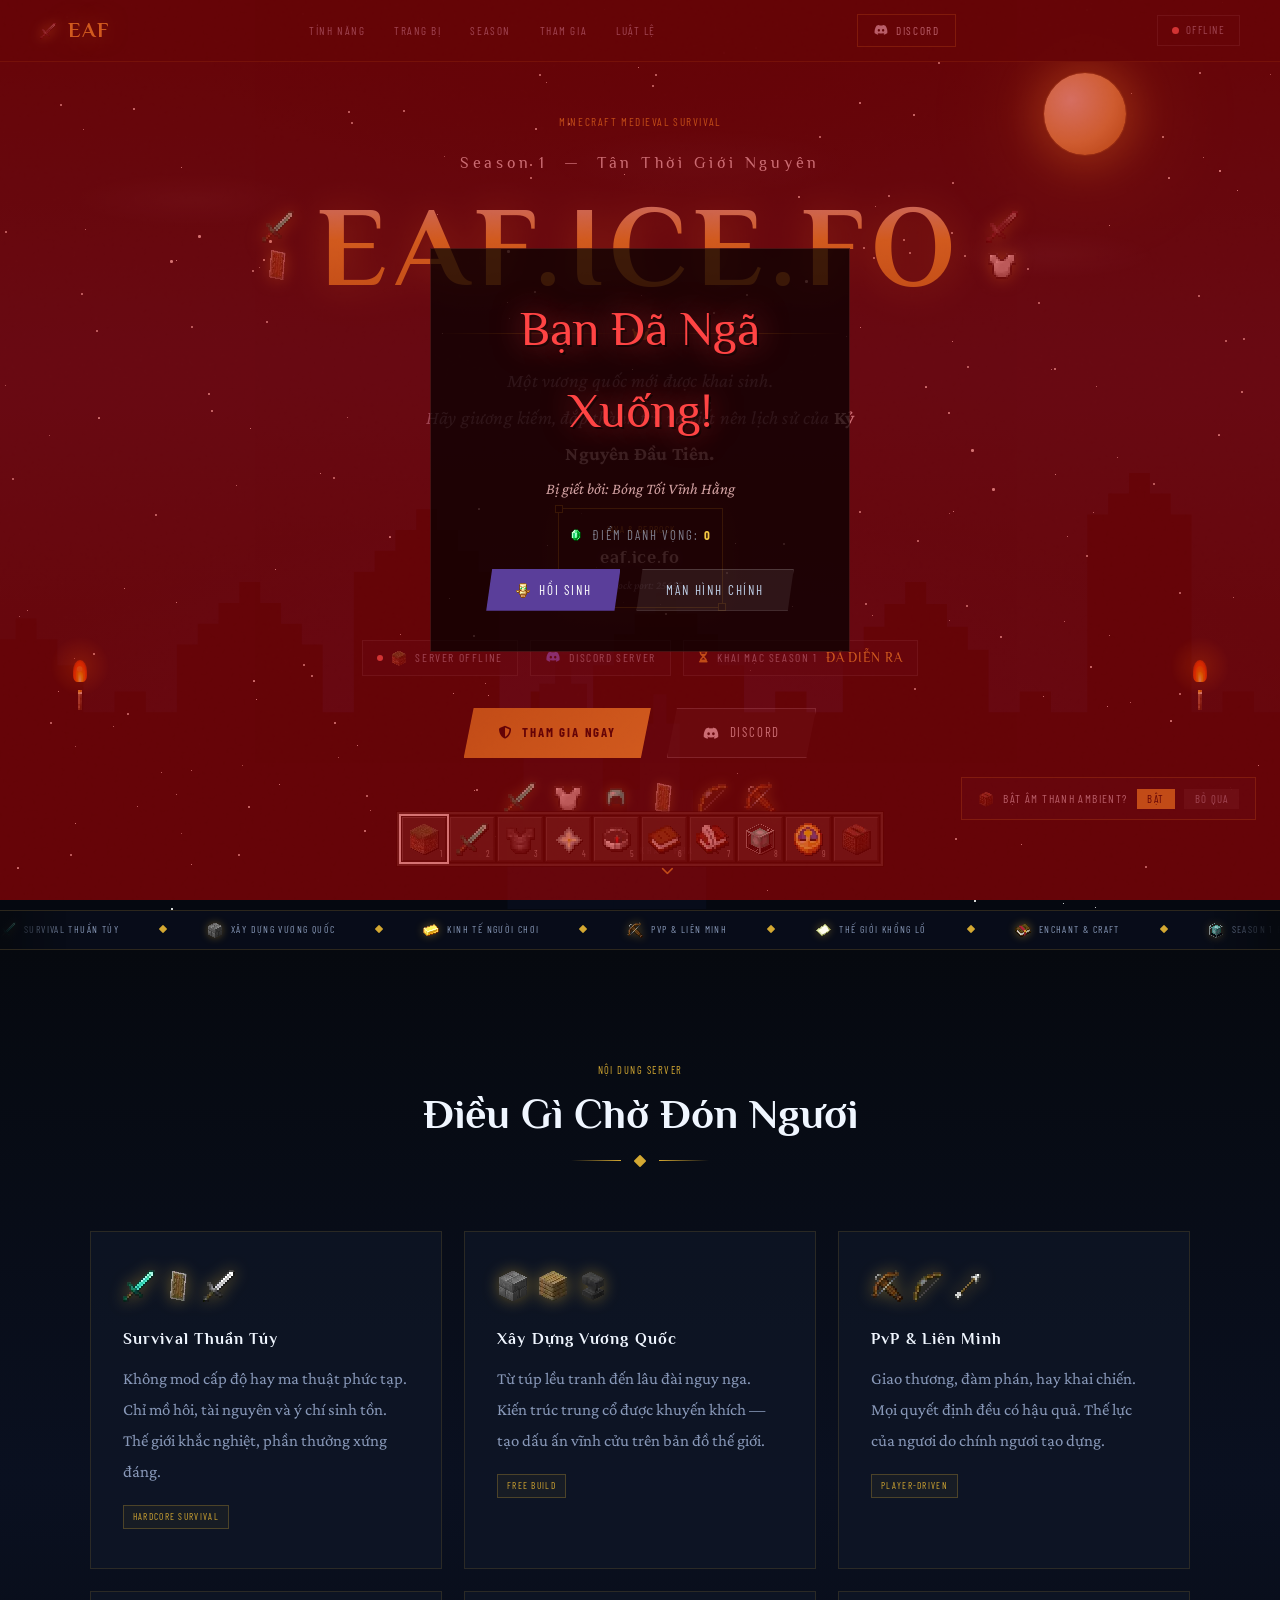
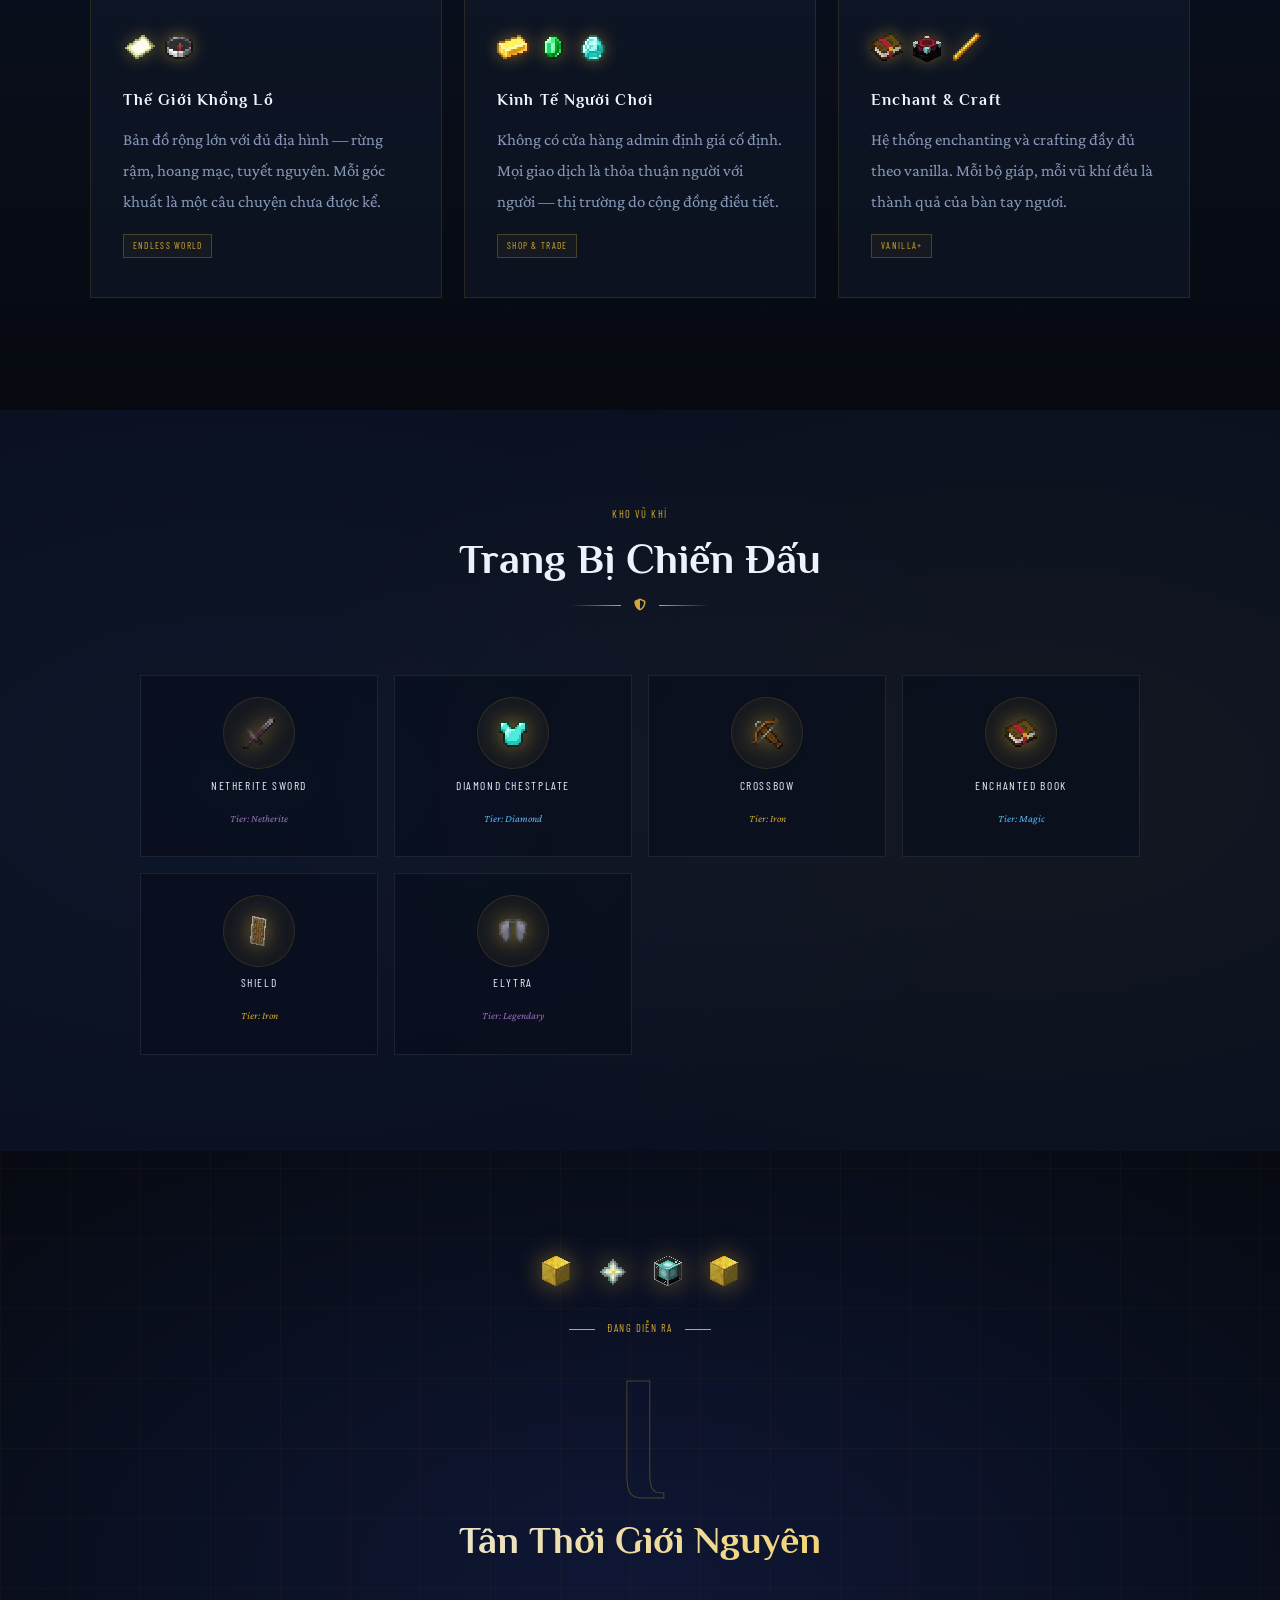
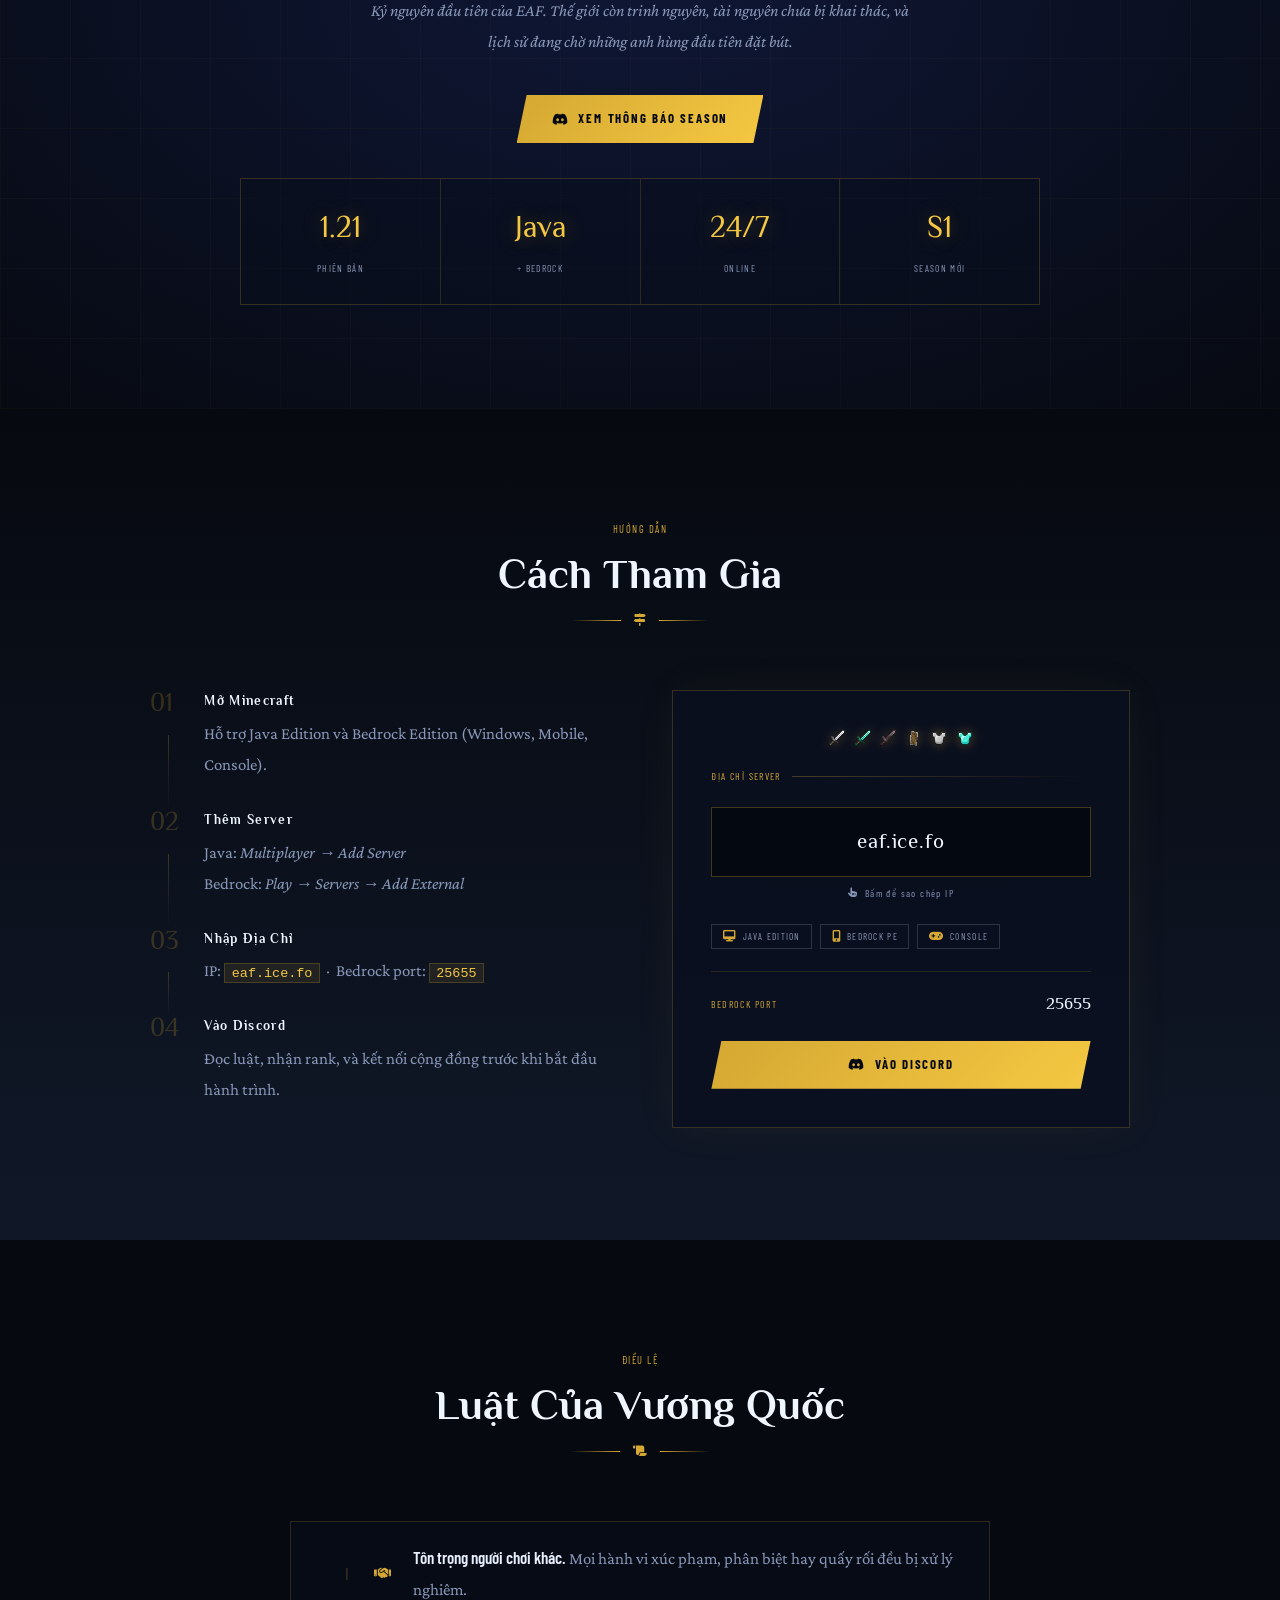
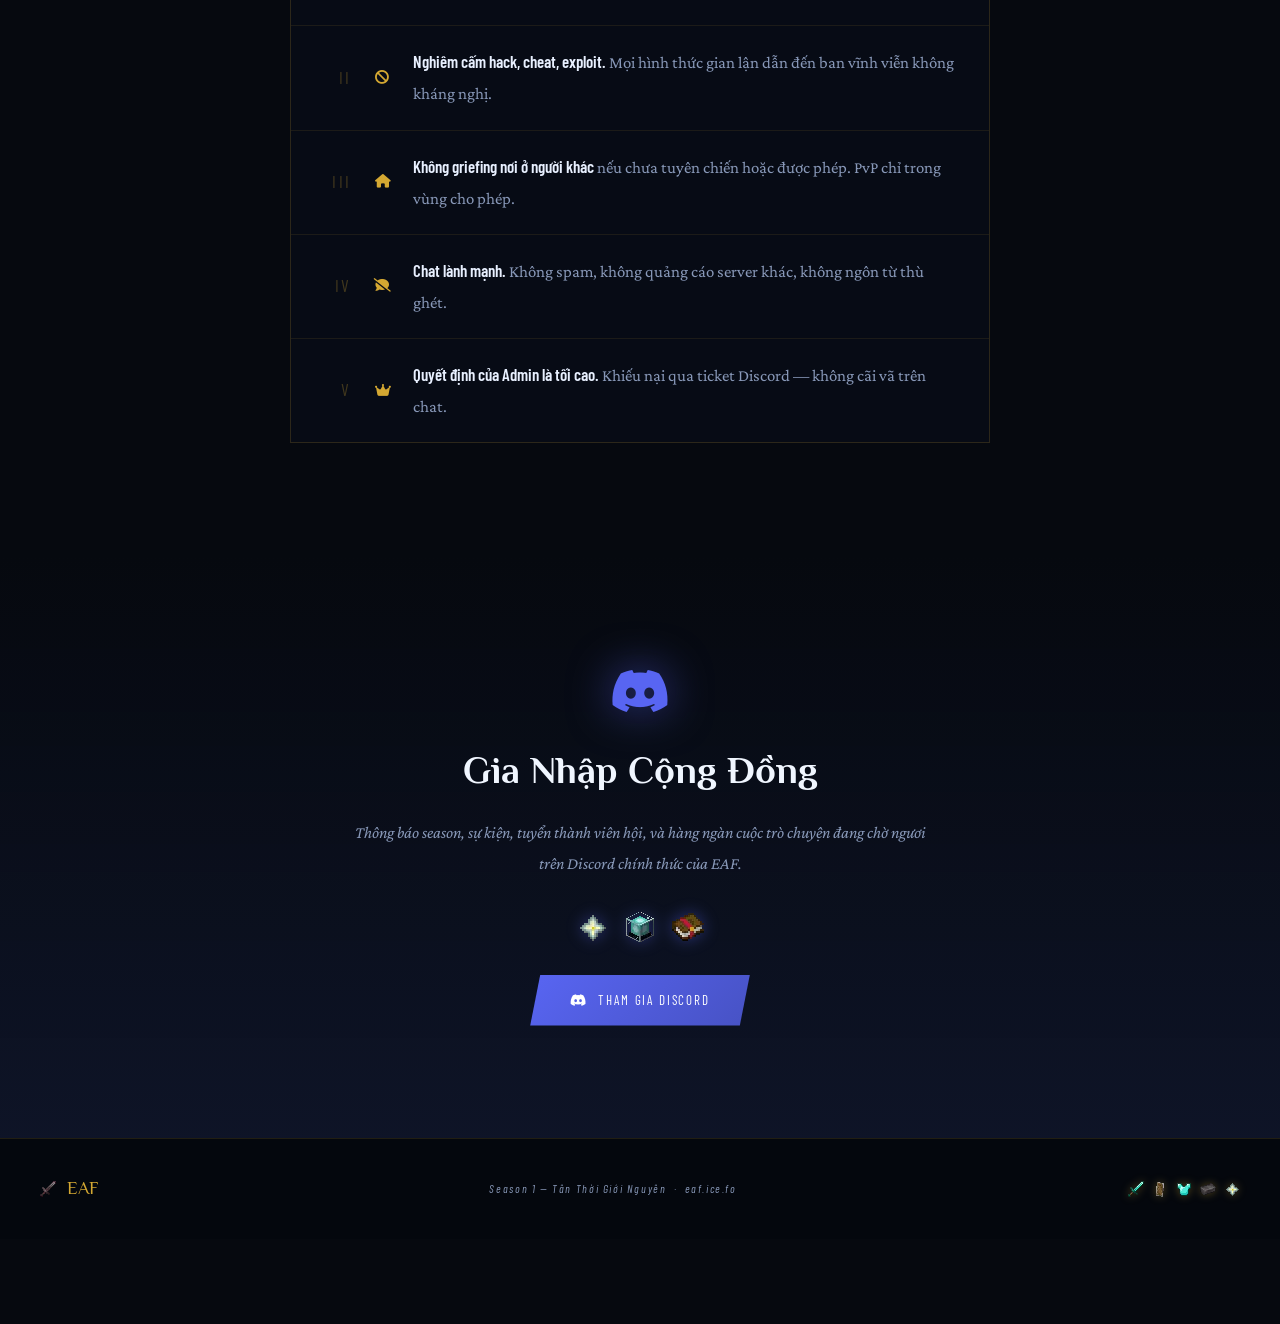
==== commit fc6cd8ef: "Add files via upload" ====
--- a/index.html
+++ b/index.html
@@ -1014,6 +1014,8 @@
   <a href="#season"   onclick="closeMobileNav()"><i class="icon-minecraft icon-minecraft-sm icon-minecraft-nether-star"></i>Season</a>
   <a href="#join"     onclick="closeMobileNav()"><i class="icon-minecraft icon-minecraft-sm icon-minecraft-compass"></i>Tham Gia</a>
   <a href="#rules"    onclick="closeMobileNav()"><i class="icon-minecraft icon-minecraft-sm icon-minecraft-book"></i>Luật Lệ</a>
+  <a href="eye.html"><i class="icon-minecraft icon-minecraft-sm icon-minecraft-ender-eye"></i>Wiki Mắt Phong Ấn</a>
+  <a href="backpack.html"><i class="icon-minecraft icon-minecraft-sm icon-minecraft-bundle"></i>Wiki Balo</a>
   <a href="https://discord.gg/DCnnwgF9qF" target="_blank" class="mobile-discord">
     <i class="fab fa-discord"></i> Vào Discord
   </a>
@@ -1526,6 +1528,41 @@
 /* Pause tất cả CSS animation khi tab ẩn (browser tự làm nhưng thêm cho chắc) */
 .tab-hidden * { animation-play-state: paused !important; }
 
+/* ── WIKI POPUP ── */
+#wiki-popup{
+  position:fixed;
+  bottom:calc(1.2rem + 62px);
+  left:50%;transform:translateX(-50%) translateY(8px);
+  background:rgba(6,9,15,.96);
+  border:1px solid rgba(212,168,50,.3);
+  backdrop-filter:blur(16px);
+  z-index:910;
+  opacity:0;pointer-events:none;
+  transition:opacity .2s ease,transform .2s ease;
+  min-width:200px;
+}
+#wiki-popup.open{
+  opacity:1;pointer-events:all;
+  transform:translateX(-50%) translateY(0);
+}
+.wiki-popup-item{
+  display:flex;align-items:center;gap:.75rem;
+  padding:.75rem 1.2rem;
+  font-family:'Barlow Condensed',sans-serif;font-size:.75rem;
+  letter-spacing:.15em;text-transform:uppercase;
+  text-decoration:none;color:var(--silver-dk);
+  border-bottom:1px solid rgba(212,168,50,.1);
+  transition:all .15s;
+}
+.wiki-popup-item:last-child{border-bottom:none}
+.wiki-popup-item:hover{
+  background:rgba(212,168,50,.07);
+  color:var(--gold-bright);
+}
+.wiki-popup-item .icon-minecraft{
+  filter:drop-shadow(0 0 5px rgba(212,168,50,.4));
+}
+
 /* will-change cho các element animated nặng */
 .star        { will-change: opacity, transform; }
 .torch-fire span { will-change: transform; }
@@ -1861,6 +1898,9 @@
     <div class="hotbar-slot" data-href="#rules" data-tip="Luật Lệ">
       <i class="icon-minecraft icon-minecraft-book"></i>
     </div>
+    <div class="hotbar-slot hotbar-wiki" data-tip="Wiki" id="hotbar-wiki-slot">
+      <i class="icon-minecraft icon-minecraft-writable-book"></i>
+    </div>
     <div class="hotbar-slot" data-href="https://discord.gg/DCnnwgF9qF" data-tip="Discord" data-external="true">
       <i class="icon-minecraft icon-minecraft-beacon"></i>
     </div>
@@ -1872,6 +1912,18 @@
     </div>
   </div>
   <div class="hotbar-tooltip" id="hotbar-tip"></div>
+</div>
+
+<!-- Wiki popup menu -->
+<div id="wiki-popup">
+  <a href="eye.html" class="wiki-popup-item">
+    <i class="icon-minecraft icon-minecraft-sm icon-minecraft-ender-eye"></i>
+    <span>Mắt Phong Ấn</span>
+  </a>
+  <a href="backpack.html" class="wiki-popup-item">
+    <i class="icon-minecraft icon-minecraft-sm icon-minecraft-bundle"></i>
+    <span>Hệ Thống Balo</span>
+  </a>
 </div>
 
 <!-- ══════════════════════════════════════
@@ -2390,6 +2442,22 @@
 
       if(slot.dataset.external){
         window.open(href,'_blank'); return;
+      }
+
+      // wiki slot
+      if(slot.id==='hotbar-wiki-slot'){
+        const popup = document.getElementById('wiki-popup');
+        popup.classList.toggle('open');
+        // đóng khi click ra ngoài
+        setTimeout(()=>{
+          document.addEventListener('click', function closeWiki(e){
+            if(!popup.contains(e.target) && e.target!==slot){
+              popup.classList.remove('open');
+            }
+            document.removeEventListener('click', closeWiki);
+          });
+        }, 50);
+        return;
       }
 
       // weather slot
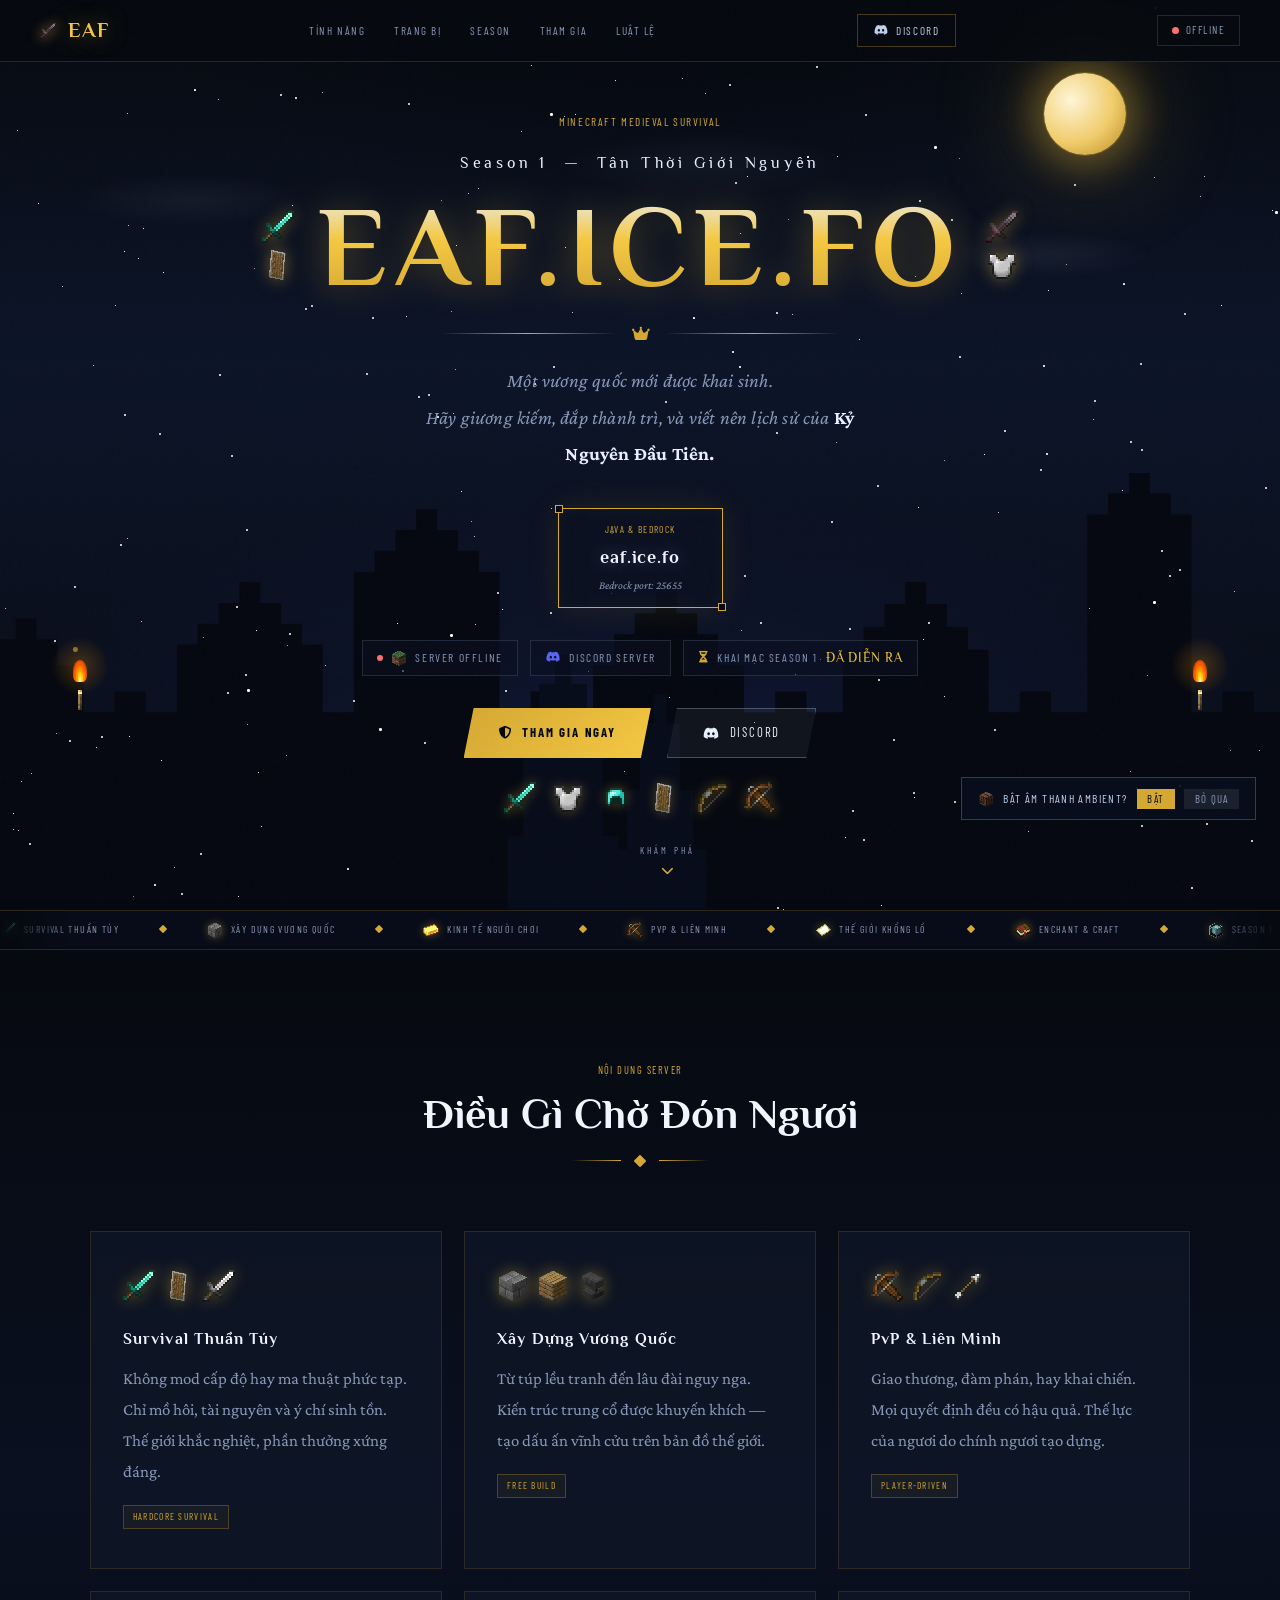
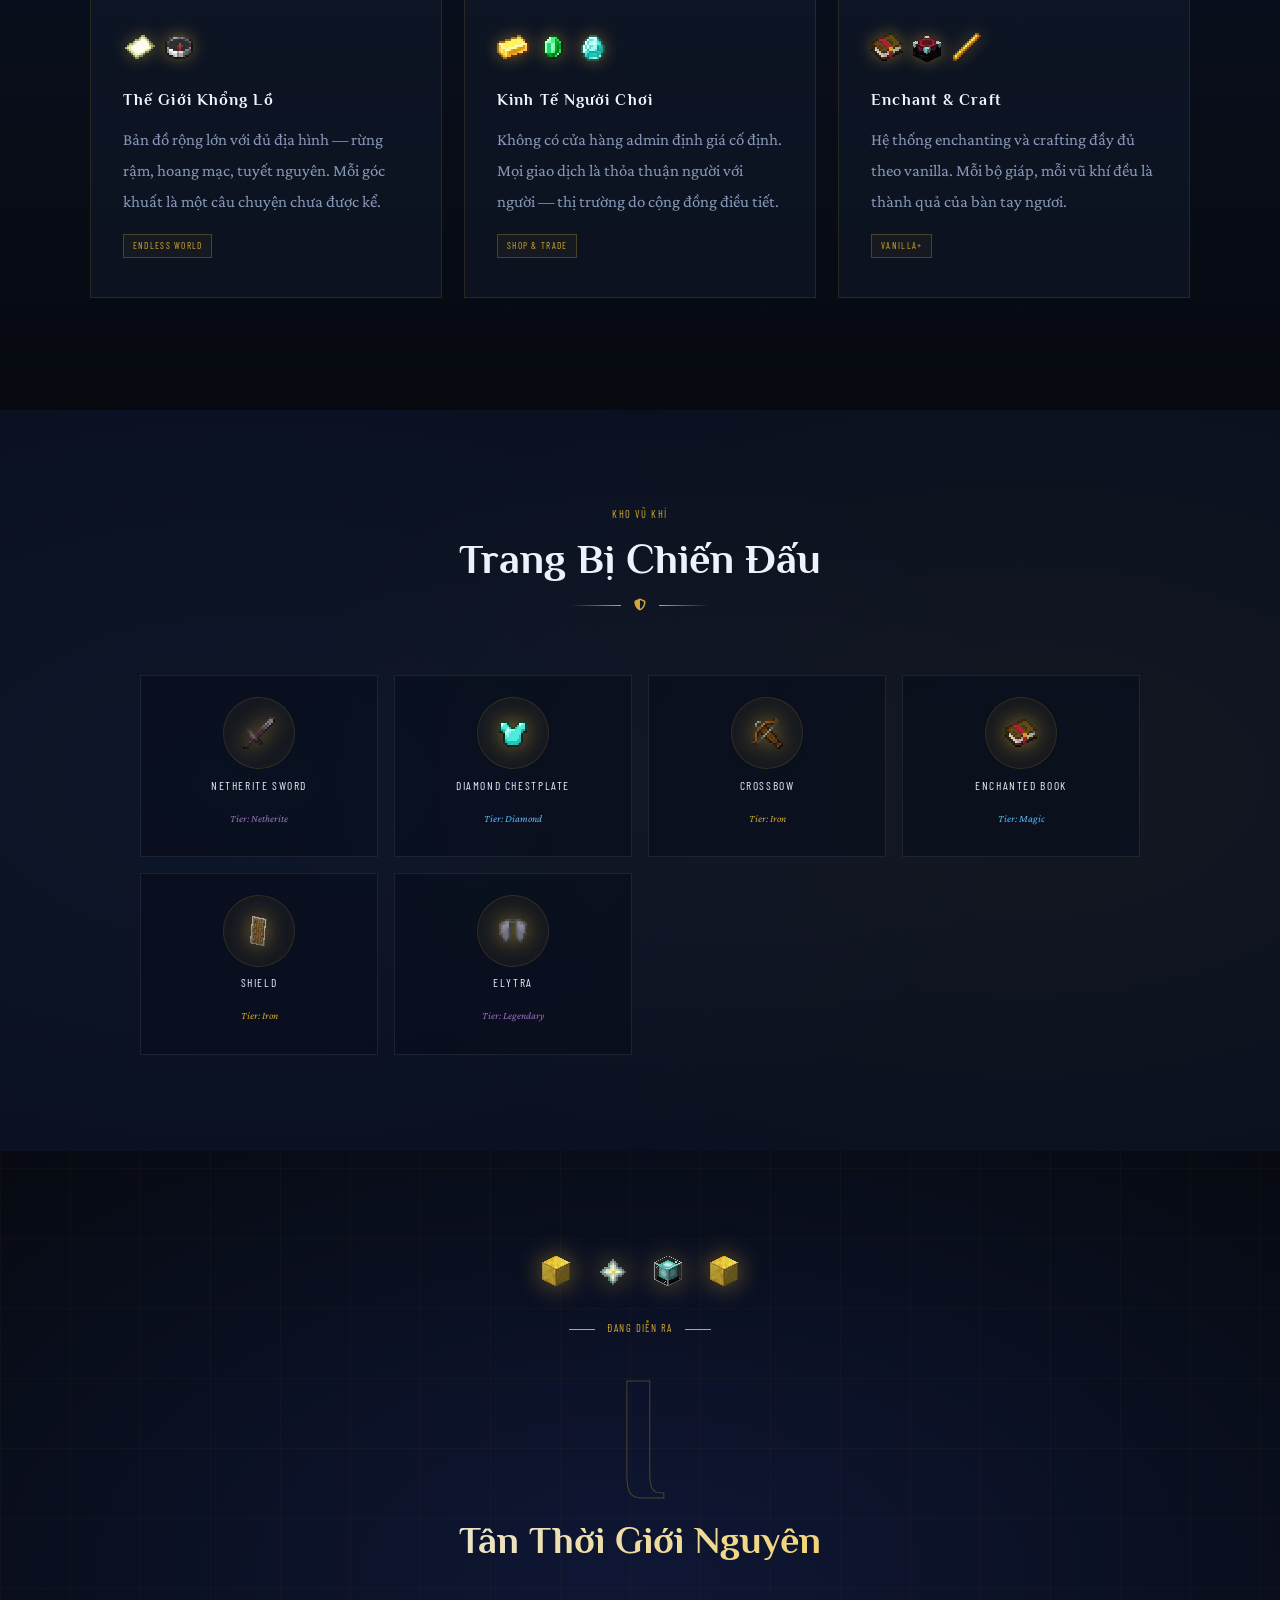
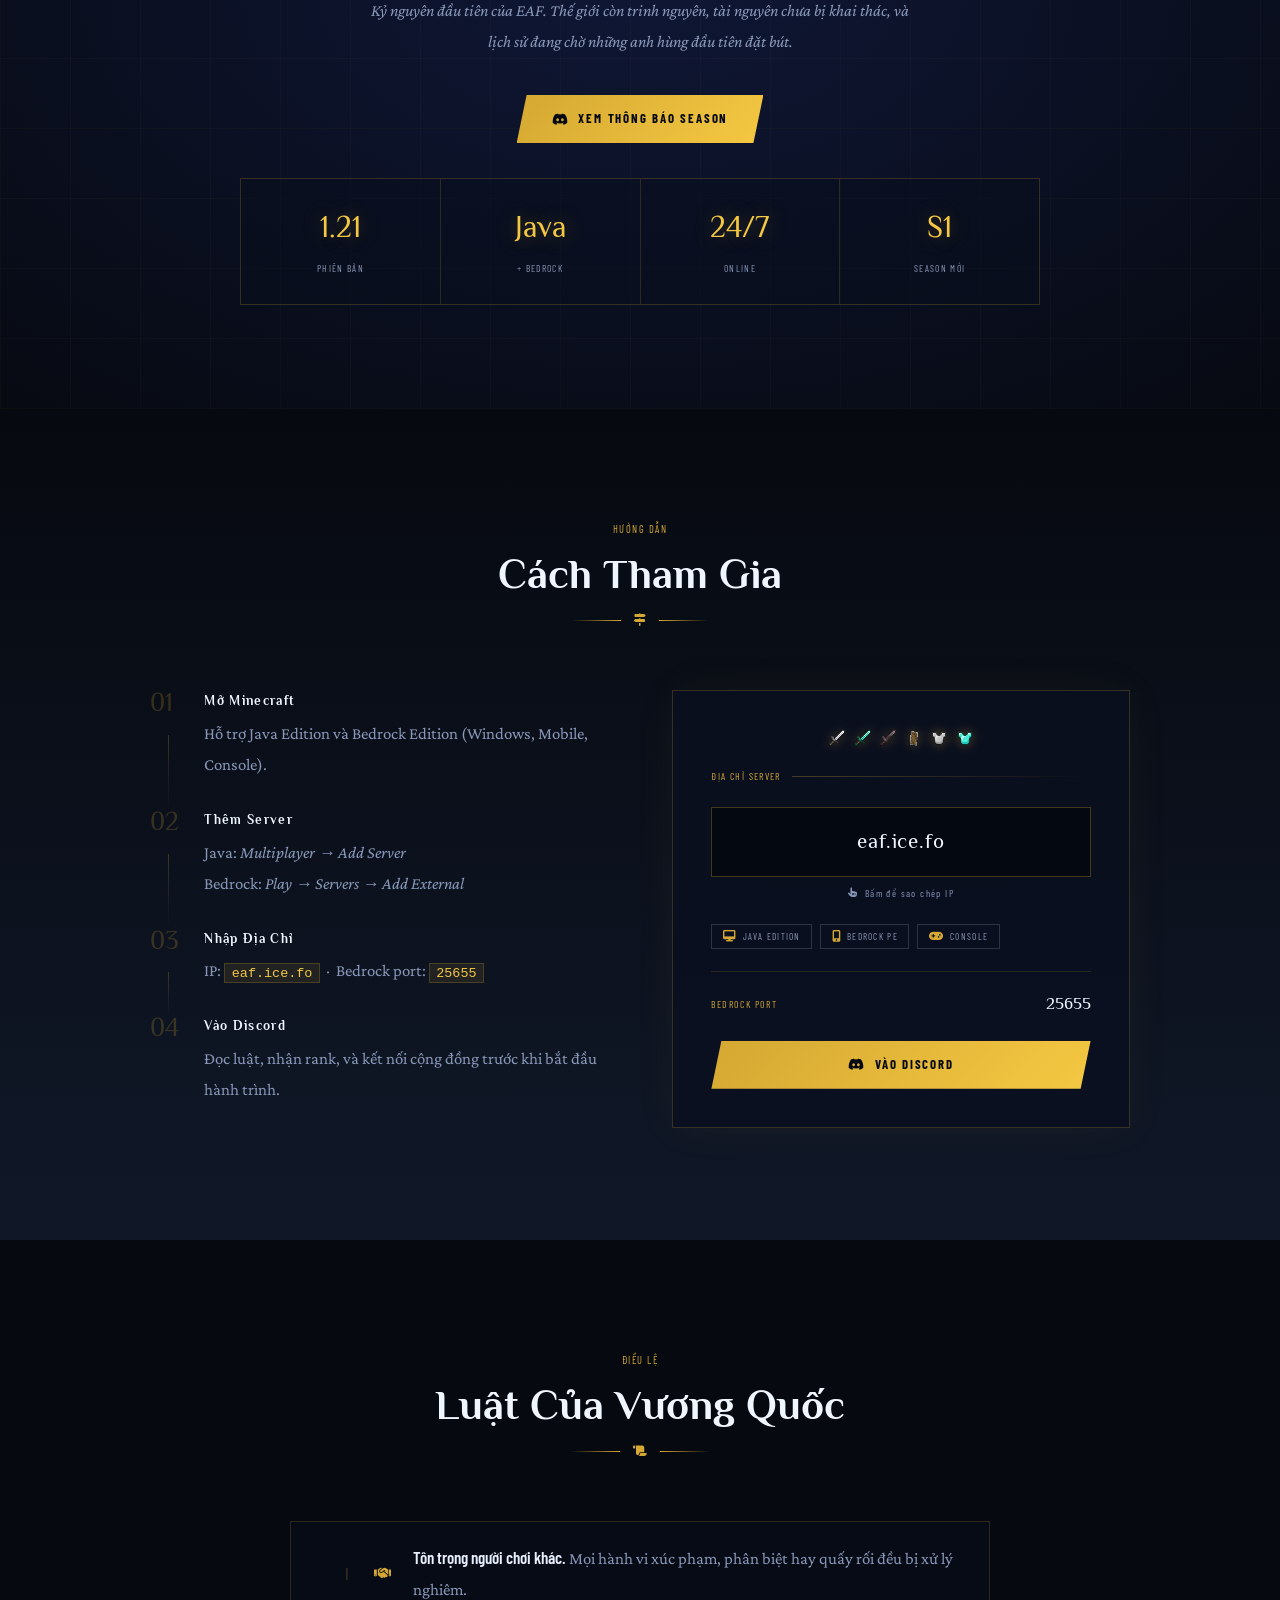
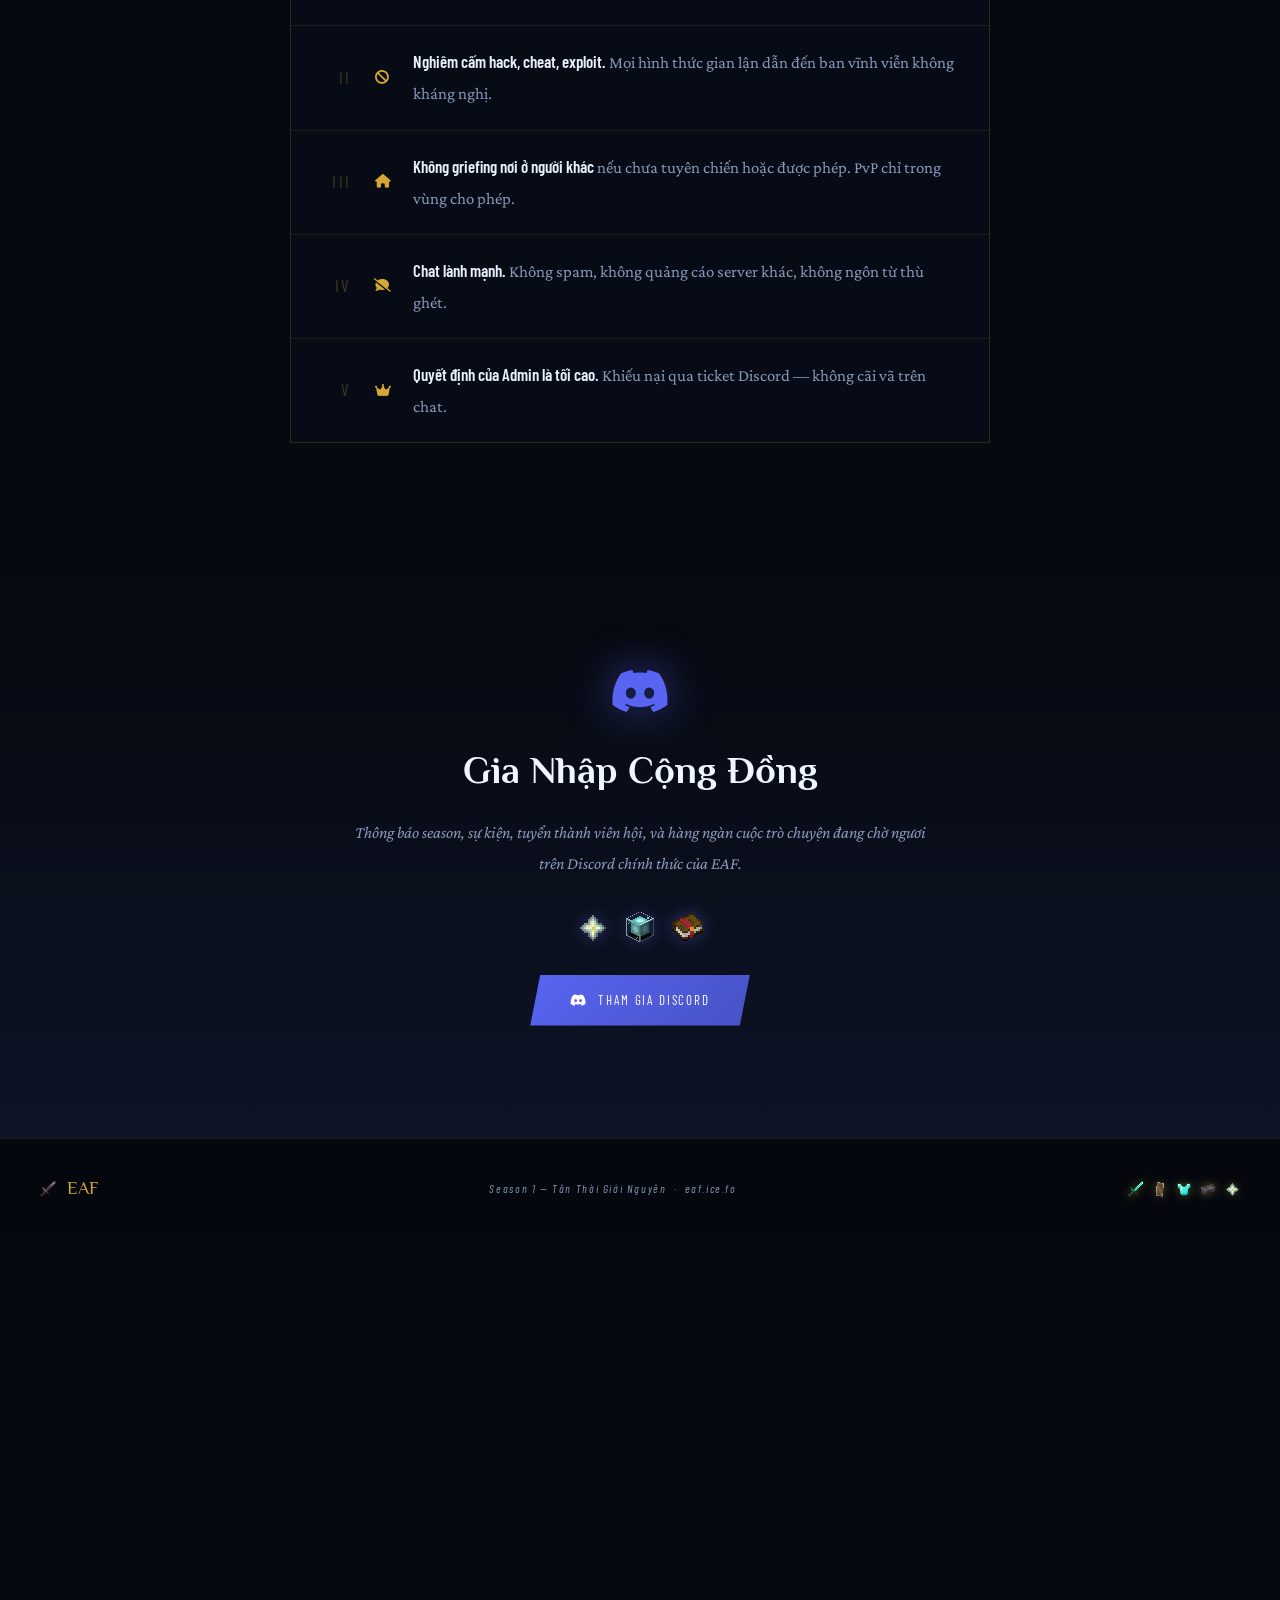
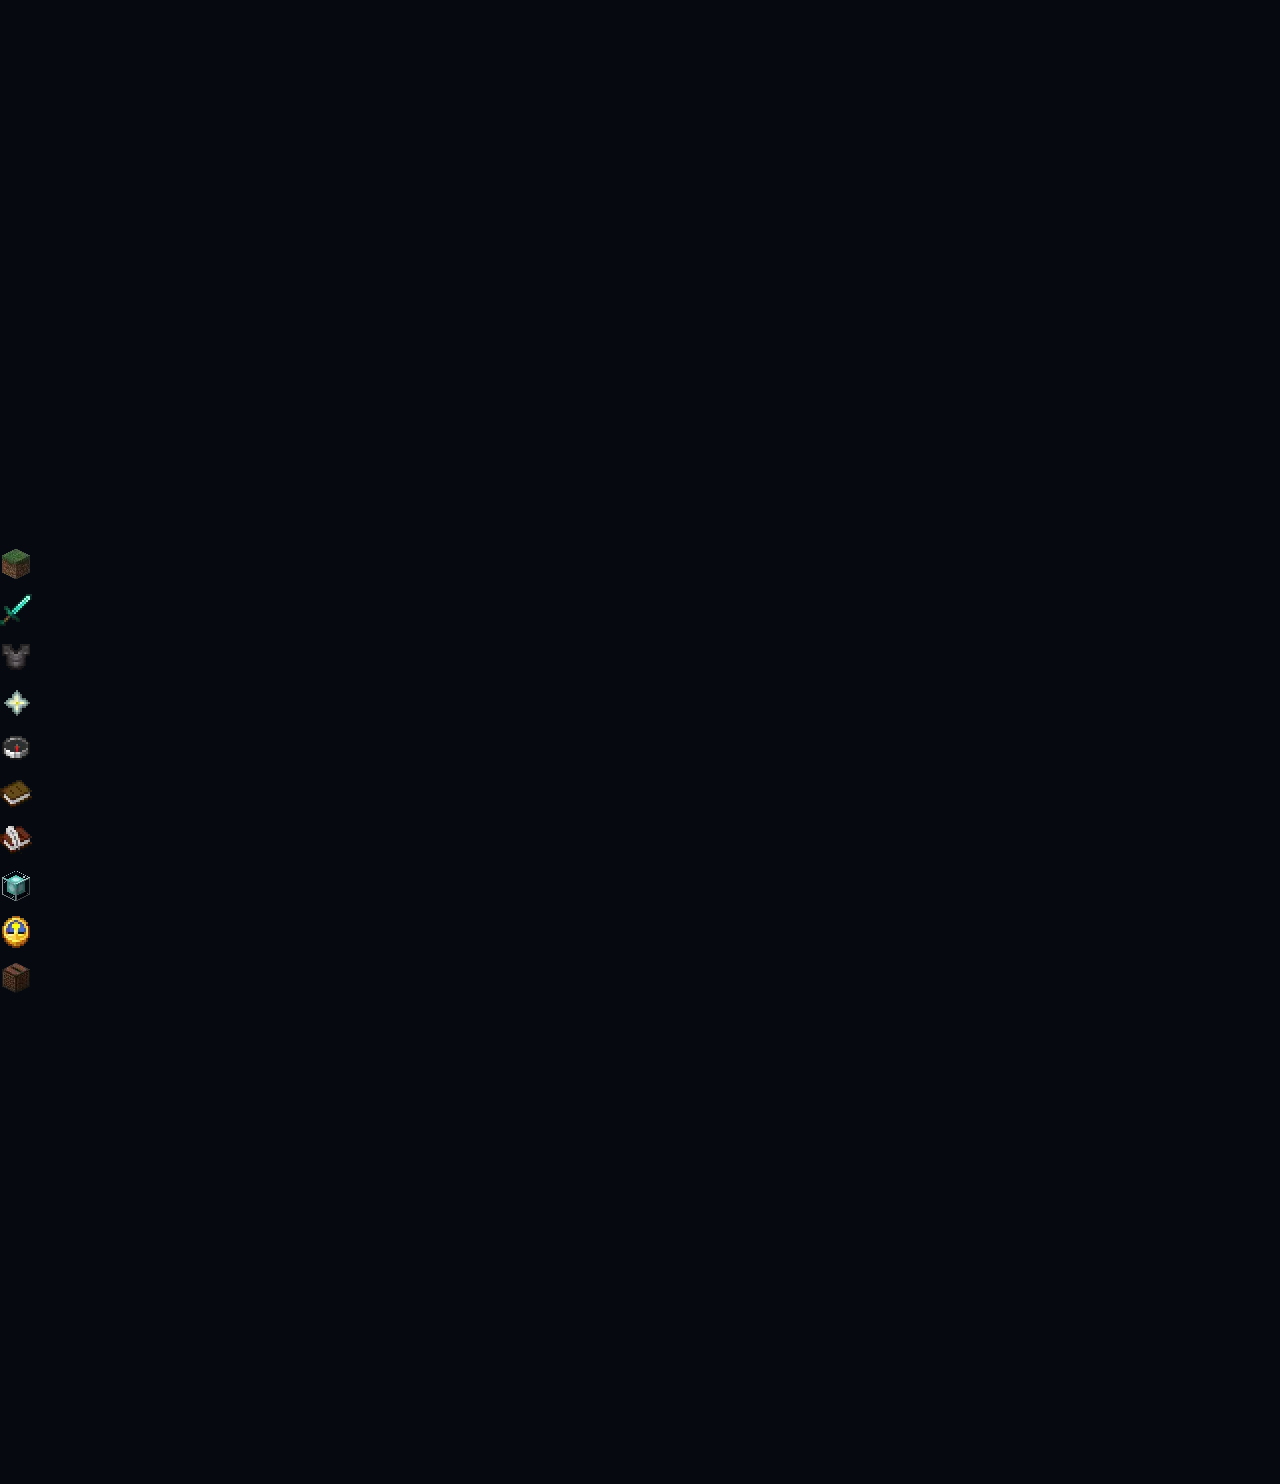
==== commit 62d9155d: "Add files via upload" ====
--- a/index.html
+++ b/index.html
@@ -861,14 +861,8 @@
   .discord-deco .icon-minecraft{ zoom:.85 }
 
   /* MC Loading */
-  .mc-loading-content{ min-width:unset; width:90%; padding:2rem 1.4rem }
-  .mc-logo-eaf{ font-size:2.8rem }
-  .mc-loading-bar-wrap{ width:220px }
 
   /* Death screen */
-  .death-content{ padding:2rem 1.2rem }
-  .death-buttons{ flex-direction:column; width:100% }
-  .death-btn{ width:100%; justify-content:center }
 
   /* Sound notice */
   .sound-notice{
@@ -1016,6 +1010,7 @@
   <a href="#rules"    onclick="closeMobileNav()"><i class="icon-minecraft icon-minecraft-sm icon-minecraft-book"></i>Luật Lệ</a>
   <a href="eye.html"><i class="icon-minecraft icon-minecraft-sm icon-minecraft-ender-eye"></i>Wiki Mắt Phong Ấn</a>
   <a href="backpack.html"><i class="icon-minecraft icon-minecraft-sm icon-minecraft-bundle"></i>Wiki Balo</a>
+  <a href="tienich.html"><i class="icon-minecraft icon-minecraft-sm icon-minecraft-compass"></i>Tính Năng Server</a>
   <a href="https://discord.gg/DCnnwgF9qF" target="_blank" class="mobile-discord">
     <i class="fab fa-discord"></i> Vào Discord
   </a>
@@ -1826,49 +1821,10 @@
 <div id="page-transition"></div>
 
 <!-- ══════════════════════════════════════
-     1. MINECRAFT LOADING SCREEN
 ══════════════════════════════════════ -->
-<div id="mc-loading">
-  <div class="mc-loading-bg"></div>
-  <div class="mc-loading-content">
-    <div class="mc-loading-logo">
-      <span class="mc-logo-eaf">EAF</span>
-      <span class="mc-logo-sub">Medieval Survival</span>
-    </div>
-    <div class="mc-loading-bar-wrap">
-      <div class="mc-loading-bar" id="mc-bar"></div>
-    </div>
-    <div class="mc-loading-tip" id="mc-tip">Đang tải thế giới...</div>
-    <div class="mc-loading-mojang">
-      <i class="icon-minecraft icon-minecraft-sm icon-minecraft-grass-block"></i>
-      <span>EAF Studios</span>
-    </div>
-  </div>
-</div>
 
 <!-- ══════════════════════════════════════
-     2. DEATH SCREEN
 ══════════════════════════════════════ -->
-<div id="death-screen">
-  <div class="death-overlay"></div>
-  <div class="death-content">
-    <div class="death-title">Bạn Đã Ngã Xuống!</div>
-    <div class="death-subtitle" id="death-msg">Bị giết bởi: Bóng Tối Vĩnh Hằng</div>
-    <div class="death-score">
-      <i class="icon-minecraft icon-minecraft-sm icon-minecraft-emerald"></i>
-      <span>Điểm danh vọng: <strong>0</strong></span>
-    </div>
-    <div class="death-buttons">
-      <button class="death-btn death-btn-primary" id="btn-respawn">
-        <i class="icon-minecraft icon-minecraft-sm icon-minecraft-totem-of-undying"></i>
-        Hồi Sinh
-      </button>
-      <button class="death-btn death-btn-secondary" id="btn-title">
-        Màn Hình Chính
-      </button>
-    </div>
-  </div>
-</div>
 
 <!-- ══════════════════════════════════════
      3. WEATHER SYSTEM (overlay)
@@ -1916,6 +1872,10 @@
 
 <!-- Wiki popup menu -->
 <div id="wiki-popup">
+  <a href="tienich.html" class="wiki-popup-item">
+    <i class="icon-minecraft icon-minecraft-sm icon-minecraft-compass"></i>
+    <span>Tính Năng Server</span>
+  </a>
   <a href="eye.html" class="wiki-popup-item">
     <i class="icon-minecraft icon-minecraft-sm icon-minecraft-ender-eye"></i>
     <span>Mắt Phong Ấn</span>
@@ -1941,244 +1901,6 @@
 <audio id="amb-fire"     loop src="https://assets.mixkit.co/active_storage/sfx/1234/1234-preview.mp3"></audio>
 
 <style>
-/* ════════════════════════════════════════
-   MC LOADING SCREEN
-════════════════════════════════════════ */
-#mc-loading{
-  position:fixed;inset:0;z-index:99990;
-  display:flex;align-items:center;justify-content:center;
-  flex-direction:column;
-  transition:opacity .6s ease;
-}
-.mc-loading-bg{
-  position:absolute;inset:0;
-  background:
-    repeating-linear-gradient(0deg,
-      rgba(0,0,0,.15) 0px,rgba(0,0,0,.15) 16px,
-      transparent 16px,transparent 32px),
-    repeating-linear-gradient(90deg,
-      rgba(0,0,0,.1) 0px,rgba(0,0,0,.1) 16px,
-      transparent 16px,transparent 32px),
-    #6b8f3a;
-  image-rendering:pixelated;
-}
-/* dirt pattern */
-.mc-loading-bg::after{
-  content:'';position:absolute;inset:0;
-  background:
-    repeating-linear-gradient(0deg,
-      rgba(101,67,33,.4) 0px,rgba(101,67,33,.4) 2px,
-      transparent 2px,transparent 18px),
-    repeating-linear-gradient(90deg,
-      rgba(101,67,33,.3) 0px,rgba(101,67,33,.3) 2px,
-      transparent 2px,transparent 18px);
-  mix-blend-mode:multiply;
-}
-.mc-loading-content{
-  position:relative;z-index:1;
-  display:flex;flex-direction:column;align-items:center;gap:1.2rem;
-  padding:2.5rem 3rem;
-  background:rgba(0,0,0,.55);
-  border:2px solid rgba(255,255,255,.12);
-  min-width:340px;
-}
-.mc-loading-logo{
-  display:flex;flex-direction:column;align-items:center;gap:.3rem;
-}
-.mc-logo-eaf{
-  font-family:'Philosopher',serif;font-size:3.5rem;font-weight:700;
-  color:#f5c842;
-  text-shadow:3px 3px 0 rgba(0,0,0,.8),0 0 30px rgba(245,200,66,.4);
-  image-rendering:pixelated;letter-spacing:.1em;
-}
-.mc-logo-sub{
-  font-family:'Barlow Condensed',sans-serif;font-size:.8rem;
-  letter-spacing:.35em;text-transform:uppercase;color:#c0d0e8;
-}
-.mc-loading-bar-wrap{
-  width:280px;height:10px;
-  background:rgba(0,0,0,.6);
-  border:1px solid rgba(255,255,255,.15);
-  position:relative;overflow:hidden;
-}
-.mc-loading-bar{
-  height:100%;width:0%;
-  background:linear-gradient(90deg,#5a3e9a,#8b5cf6);
-  transition:width .08s linear;
-  position:relative;
-}
-.mc-loading-bar::after{
-  content:'';position:absolute;top:0;right:0;bottom:0;width:20px;
-  background:linear-gradient(90deg,transparent,rgba(255,255,255,.3));
-}
-.mc-loading-tip{
-  font-family:'Barlow Condensed',sans-serif;font-size:.72rem;
-  letter-spacing:.18em;color:rgba(192,208,232,.7);text-transform:uppercase;
-  min-height:1.2em;text-align:center;
-}
-.mc-loading-mojang{
-  display:flex;align-items:center;gap:.5rem;
-  font-family:'Barlow Condensed',sans-serif;font-size:.65rem;
-  letter-spacing:.22em;color:rgba(255,255,255,.35);text-transform:uppercase;
-  margin-top:.5rem;
-}
-#mc-loading.hidden{opacity:0;pointer-events:none}
-
-/* ════════════════════════════════════════
-   DEATH SCREEN
-════════════════════════════════════════ */
-#death-screen{
-  position:fixed;inset:0;z-index:99980;
-  display:flex;align-items:center;justify-content:center;
-  opacity:0;pointer-events:none;
-  transition:opacity .5s ease;
-}
-#death-screen.show{opacity:1;pointer-events:all}
-.death-overlay{
-  position:absolute;inset:0;
-  background:rgba(180,0,0,.55);
-  animation:deathPulse 3s ease-in-out infinite;
-}
-@keyframes deathPulse{
-  0%,100%{background:rgba(180,0,0,.5)}
-  50%    {background:rgba(200,0,0,.65)}
-}
-.death-content{
-  position:relative;z-index:1;
-  display:flex;flex-direction:column;align-items:center;gap:1.4rem;
-  text-align:center;padding:2.5rem 3rem;
-  background:rgba(0,0,0,.7);
-  border:1px solid rgba(255,80,80,.2);
-  max-width:420px;width:90%;
-}
-.death-title{
-  font-family:'Philosopher',serif;font-size:clamp(2rem,6vw,3rem);
-  color:#ff4444;
-  text-shadow:0 0 30px rgba(255,68,68,.6),2px 2px 0 rgba(0,0,0,.8);
-  animation:deathTitleShake .5s ease both;
-}
-@keyframes deathTitleShake{
-  0%,100%{transform:translateX(0)}
-  20%{transform:translateX(-6px)}
-  40%{transform:translateX(6px)}
-  60%{transform:translateX(-4px)}
-  80%{transform:translateX(4px)}
-}
-.death-subtitle{
-  font-family:'Crimson Pro',serif;font-size:1rem;
-  color:rgba(255,200,200,.8);font-style:italic;
-}
-.death-score{
-  display:flex;align-items:center;gap:.5rem;
-  font-family:'Barlow Condensed',sans-serif;font-size:.8rem;
-  letter-spacing:.15em;color:rgba(192,208,232,.6);text-transform:uppercase;
-}
-.death-score strong{color:var(--gold-bright)}
-.death-buttons{display:flex;gap:1rem;flex-wrap:wrap;justify-content:center}
-.death-btn{
-  font-family:'Barlow Condensed',sans-serif;font-size:.82rem;
-  letter-spacing:.14em;text-transform:uppercase;
-  padding:.75rem 1.8rem;border:none;cursor:pointer;
-  display:inline-flex;align-items:center;gap:.5rem;
-  clip-path:polygon(6px 0%,100% 0%,calc(100% - 6px) 100%,0% 100%);
-  transition:all .2s;
-}
-.death-btn-primary{background:#5a3e9a;color:#fff}
-.death-btn-primary:hover{background:#7c5bbf;transform:translateY(-2px)}
-.death-btn-secondary{background:rgba(255,255,255,.08);color:var(--silver);border:1px solid rgba(255,255,255,.15)}
-.death-btn-secondary:hover{background:rgba(255,255,255,.14);transform:translateY(-2px)}
-
-/* ════════════════════════════════════════
-   WEATHER CANVAS
-════════════════════════════════════════ */
-#weather-canvas{
-  position:fixed;inset:0;pointer-events:none;
-  z-index:5;opacity:0;
-  transition:opacity 1.5s ease;
-}
-#weather-canvas.raining{opacity:1}
-#weather-canvas.thundering{opacity:1}
-
-/* thunder flash */
-.thunder-flash{
-  position:fixed;inset:0;background:#fff;
-  opacity:0;pointer-events:none;z-index:6;
-  animation:thunderFlash .2s ease forwards;
-}
-@keyframes thunderFlash{
-  0%{opacity:.6}20%{opacity:.8}40%{opacity:.2}60%{opacity:.6}100%{opacity:0}
-}
-
-/* weather tint overlay */
-#weather-tint{
-  position:fixed;inset:0;pointer-events:none;z-index:4;
-  opacity:0;transition:opacity 2s ease;
-}
-#weather-tint.rain   {background:rgba(60,80,120,.18);opacity:1}
-#weather-tint.thunder{background:rgba(30,40,80,.32);opacity:1}
-
-/* ════════════════════════════════════════
-   HOTBAR NAVIGATION
-════════════════════════════════════════ */
-#hotbar{
-  position:fixed;bottom:1.2rem;
-  left:0;right:0;
-  width:100%;
-  display:flex;flex-direction:column;align-items:center;gap:.3rem;
-  z-index:900;
-  animation:fadeUp .9s ease 1.5s both;
-  pointer-events:none;
-}
-.hotbar-inner{
-  display:flex;gap:2px;
-  background:rgba(8,8,8,.85);
-  border:2px solid rgba(255,255,255,.18);
-  padding:2px;
-  box-shadow:0 0 0 1px rgba(0,0,0,.6),inset 0 0 0 1px rgba(255,255,255,.06);
-  pointer-events:all;
-  /* Đảm bảo không tràn ra ngoài viewport */
-  max-width:calc(100vw - 2rem);
-  overflow:hidden;
-}
-.hotbar-slot{
-  width:46px;height:46px;
-  background:rgba(138,138,138,.25);
-  border:1px solid rgba(0,0,0,.5);
-  display:flex;align-items:center;justify-content:center;
-  cursor:pointer;position:relative;
-  transition:background .15s;
-  box-shadow:inset 1px 1px 0 rgba(255,255,255,.12),inset -1px -1px 0 rgba(0,0,0,.4);
-}
-.hotbar-slot:hover{background:rgba(180,180,180,.2)}
-.hotbar-slot.active{
-  background:rgba(255,255,255,.12);
-  box-shadow:
-    inset 1px 1px 0 rgba(255,255,255,.22),
-    inset -1px -1px 0 rgba(0,0,0,.5),
-    0 0 0 2px #fff;
-}
-.hotbar-slot .icon-minecraft{
-  image-rendering:pixelated;
-  filter:drop-shadow(1px 1px 0 rgba(0,0,0,.8));
-}
-/* slot number */
-.hotbar-slot::after{
-  content:attr(data-num);
-  position:absolute;bottom:2px;right:4px;
-  font-family:'Barlow Condensed',sans-serif;font-size:.55rem;
-  color:rgba(255,255,255,.55);line-height:1;
-}
-.hotbar-tooltip{
-  font-family:'Barlow Condensed',sans-serif;font-size:.7rem;
-  letter-spacing:.15em;text-transform:uppercase;
-  background:rgba(0,0,0,.85);color:#fff;
-  padding:.25rem .7rem;border:1px solid rgba(255,255,255,.15);
-  opacity:0;transition:opacity .15s;pointer-events:none;
-  white-space:nowrap;
-  text-align:center;
-}
-#hotbar:hover .hotbar-tooltip{opacity:1}
-
 /* ════════════════════════════════════════
    SOUND NOTICE
 ════════════════════════════════════════ */
@@ -2208,75 +1930,7 @@
 <div id="weather-tint"></div>
 
 <script>
-/* ════════════════════════════════════════
-   LOADING SCREEN
-════════════════════════════════════════ */
-(function(){
-  const screen  = document.getElementById('mc-loading');
-  const bar     = document.getElementById('mc-bar');
-  const tipEl   = document.getElementById('mc-tip');
-
-  const tips = [
-    'Đang triệu hồi vương quốc...',
-    'Đang rèn kiếm thần...',
-    'Đang đánh thức rồng cổ đại...',
-    'Đang xây tường thành...',
-    'Đang tuyển mộ hiệp sĩ...',
-    'Đang đúc giáp Netherite...',
-    'Đang vẽ bản đồ thế giới...',
-    'Chào mừng đến EAF!'
-  ];
-
-  let pct = 0;
-  let tipIdx = 0;
-
-  const iv = setInterval(()=>{
-    pct += Math.random()*14 + 4;
-    if(pct > 100) pct = 100;
-    bar.style.width = pct + '%';
-
-    tipIdx = Math.min(Math.floor(pct / (100/tips.length)), tips.length-1);
-    tipEl.textContent = tips[tipIdx];
-
-    if(pct >= 100){
-      clearInterval(iv);
-      setTimeout(()=>{
-        screen.classList.add('hidden');
-        setTimeout(()=>{ screen.style.display='none'; showDeath(); }, 650);
-      }, 400);
-    }
-  }, 120);
-})();
-
-/* ════════════════════════════════════════
-   DEATH SCREEN
-════════════════════════════════════════ */
-const deathMessages = [
-  'Bị giết bởi: Bóng Tối Vĩnh Hằng',
-  'Ngã xuống vực thẳm của số phận',
-  'Bị rồng thiêu rụi',
-  'Chết vì quá tham lam ngọc lục bảo',
-  'Bị kẻ thù phản bội giữa đêm khuya',
-  'Rơi từ đỉnh tháp canh',
-  'Bị lính canh của Quỷ Vương tiêu diệt',
-];
-
-function showDeath(){
-  const ds  = document.getElementById('death-screen');
-  const msg = document.getElementById('death-msg');
-  msg.textContent = deathMessages[Math.floor(Math.random()*deathMessages.length)];
-  ds.classList.add('show');
-}
-
-document.getElementById('btn-respawn').addEventListener('click',()=>{
-  const ds = document.getElementById('death-screen');
-  ds.style.transition='opacity .4s ease';
-  ds.style.opacity='0';
-  setTimeout(()=>{ ds.style.display='none'; }, 420);
-});
-document.getElementById('btn-title').addEventListener('click',()=>{
-  location.reload();
-});
+
 
 /* ════════════════════════════════════════
    WEATHER SYSTEM
@@ -2424,7 +2078,6 @@
 ════════════════════════════════════════ */
 (function(){
   const slots   = document.querySelectorAll('.hotbar-slot');
-  const tipEl   = document.getElementById('hotbar-tip');
 
   // number labels
   slots.forEach((s,i)=>{ if(i<9) s.setAttribute('data-num', i+1); });
